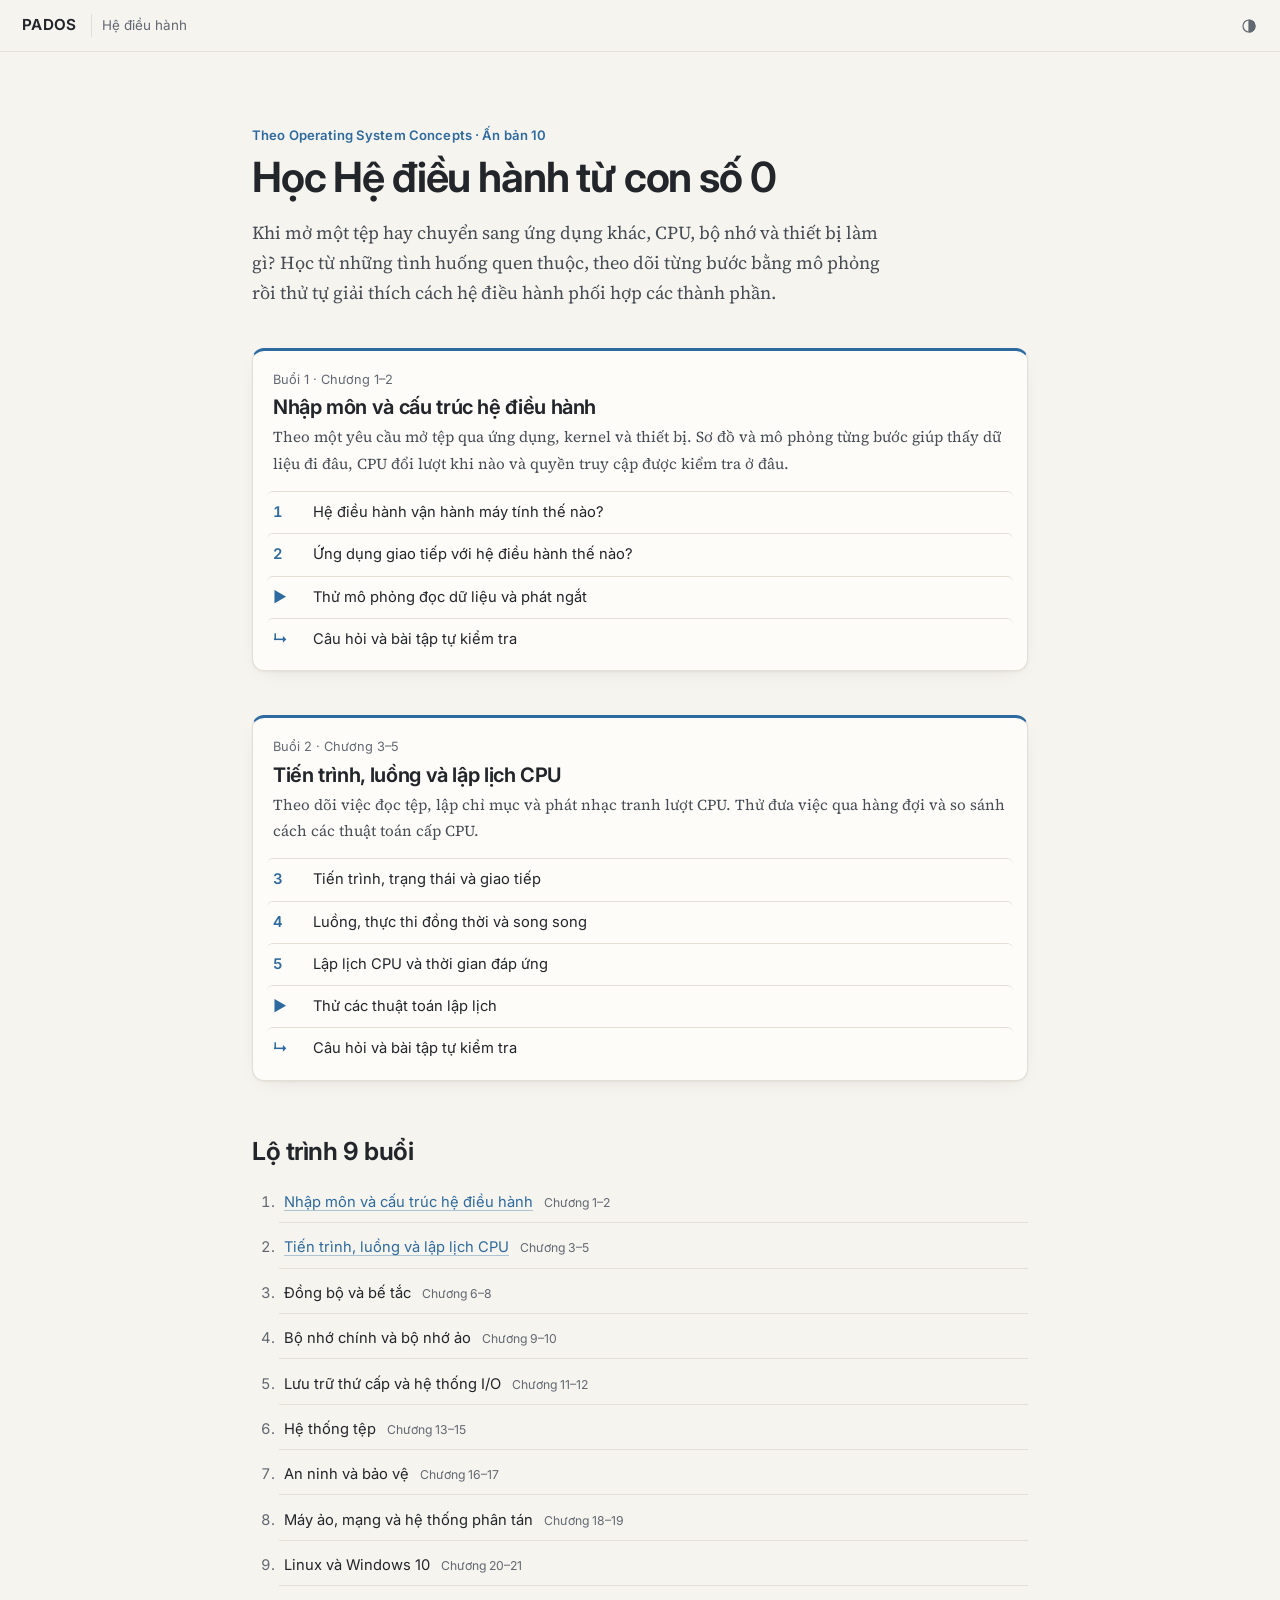
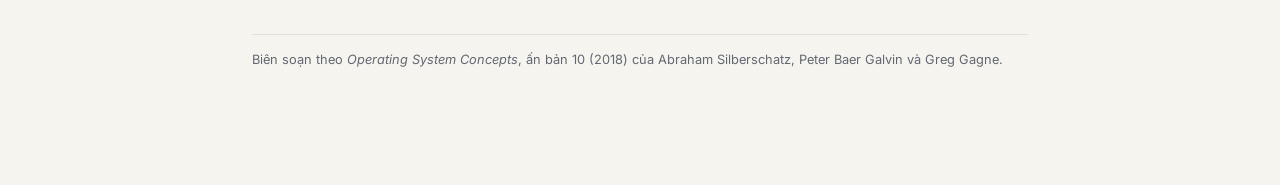
==== index.html @ a92a5097 "Publish PADOS lesson 2 on processes, threads, and CPU scheduling" ====
<!DOCTYPE html>
<html lang="vi">
<head>
  <meta charset="utf-8">
  <meta name="viewport" content="width=device-width, initial-scale=1">
  <meta name="description" content="Bài giảng Hệ điều hành bằng tiếng Việt, bám theo Operating System Concepts, ấn bản 10.">
  <title>PADOS · Hệ điều hành</title>
  <link rel="preconnect" href="https://fonts.googleapis.com">
  <link rel="preconnect" href="https://fonts.gstatic.com" crossorigin>
  <link href="https://fonts.googleapis.com/css2?family=Inter:wght@400;500;600;700&amp;family=Source+Serif+4:ital,opsz,wght@0,8..60,400;0,8..60,600;1,8..60,400&amp;family=JetBrains+Mono:wght@400;600&amp;display=swap" rel="stylesheet">
  <link rel="stylesheet" href="assets/style.css">
  <script defer src="assets/site.js"></script>
</head>
<body>
  <header class="topbar">
    <a class="skip" href="#main">Đến nội dung</a>
    <a class="brand" href="./" aria-current="page">PADOS</a>
    <span class="crumb">Hệ điều hành</span>
    <span class="spacer"></span>
    <button class="icon-btn theme-btn" type="button" title="Giao diện sáng/tối" aria-label="Đổi giao diện sáng/tối" hidden>
      <svg viewBox="0 0 24 24" aria-hidden="true"><circle cx="12" cy="12" r="8"/><path d="M12 4a8 8 0 0 1 0 16z" fill="currentColor"/></svg>
    </button>
  </header>
  <main class="home" id="main" tabindex="-1">
    <div class="eyebrow">Theo Operating System Concepts · Ấn bản&nbsp;10</div>
    <h1>Học Hệ điều hành từ con số 0</h1>
    <p class="lead">Khi mở một tệp hay chuyển sang ứng dụng khác, CPU, bộ nhớ và thiết bị làm gì? Học từ những tình huống quen thuộc, theo dõi từng bước bằng mô phỏng rồi thử tự giải thích cách hệ điều hành phối hợp các thành phần.</p>

    <div class="road course-road">
      <section class="ch">
        <div class="k">Buổi 1 · Chương 1–2</div>
        <h2><a class="ch-go" href="buoi-1.html">Nhập môn và cấu trúc hệ điều hành <span class="arr" aria-hidden="true">→</span></a></h2>
        <p>Theo một yêu cầu mở tệp qua ứng dụng, kernel và thiết bị. Sơ đồ và mô phỏng từng bước giúp thấy dữ liệu đi đâu, CPU đổi lượt khi nào và quyền truy cập được kiểm tra ở đâu.</p>
        <a class="l" href="buoi-1.html#chuong-1"><b>1</b><span>Hệ điều hành vận hành máy tính thế nào?</span></a>
        <a class="l" href="buoi-1.html#chuong-2"><b>2</b><span>Ứng dụng giao tiếp với hệ điều hành thế nào?</span></a>
        <a class="l" href="buoi-1.html#mo-phong-io"><b aria-hidden="true">▶</b><span>Thử mô phỏng đọc dữ liệu và phát ngắt</span></a>
        <a class="l" href="buoi-1.html#tu-kiem-tra"><b aria-hidden="true">↳</b><span>Câu hỏi và bài tập tự kiểm tra</span></a>
      </section>
      <section class="ch">
        <div class="k">Buổi 2 · Chương 3–5</div>
        <h2><a class="ch-go" href="buoi-2.html">Tiến trình, luồng và lập lịch CPU <span class="arr" aria-hidden="true">→</span></a></h2>
        <p>Theo dõi việc đọc tệp, lập chỉ mục và phát nhạc tranh lượt CPU. Thử đưa việc qua hàng đợi và so sánh cách các thuật toán cấp CPU.</p>
        <a class="l" href="buoi-2.html#chuong-3"><b>3</b><span>Tiến trình, trạng thái và giao tiếp</span></a>
        <a class="l" href="buoi-2.html#chuong-4"><b>4</b><span>Luồng, thực thi đồng thời và song song</span></a>
        <a class="l" href="buoi-2.html#chuong-5"><b>5</b><span>Lập lịch CPU và thời gian đáp ứng</span></a>
        <a class="l" href="buoi-2.html#mo-phong-lap-lich"><b aria-hidden="true">▶</b><span>Thử các thuật toán lập lịch</span></a>
        <a class="l" href="buoi-2.html#tu-kiem-tra"><b aria-hidden="true">↳</b><span>Câu hỏi và bài tập tự kiểm tra</span></a>
      </section>
    </div>

    <h2 class="home-road-title">Lộ trình 9 buổi</h2>
    <ol class="course-plan">
      <li><a href="buoi-1.html">Nhập môn và cấu trúc hệ điều hành</a> <span>Chương 1–2</span></li>
      <li><a href="buoi-2.html">Tiến trình, luồng và lập lịch CPU</a> <span>Chương 3–5</span></li>
      <li>Đồng bộ và bế tắc <span>Chương 6–8</span></li>
      <li>Bộ nhớ chính và bộ nhớ ảo <span>Chương 9–10</span></li>
      <li>Lưu trữ thứ cấp và hệ thống I/O <span>Chương 11–12</span></li>
      <li>Hệ thống tệp <span>Chương 13–15</span></li>
      <li>An ninh và bảo vệ <span>Chương 16–17</span></li>
      <li>Máy ảo, mạng và hệ thống phân tán <span>Chương 18–19</span></li>
      <li>Linux và Windows 10 <span>Chương 20–21</span></li>
    </ol>
    <p class="src">Biên soạn theo <cite>Operating System Concepts</cite>, ấn bản 10 (2018) của Abraham Silberschatz, Peter Baer Galvin và Greg Gagne.</p>
  </main>
</body>
</html>
---- assets/style.css ----
/* Giao diện bài giảng PADOS, dựa trên mẫu CSAI. */
:root{
  --bg:#f6f4ef; --surface:#fdfcf9; --surface-2:#efece5; --ink:#22252a; --ink-2:#464c54; --muted:#626872;
  --line:#e3dfd6; --line-2:#cfcabe;
  --accent:#2d6a9f; --accent-ink:#22527c; --accent-soft:#e3ecf5;
  --max:#2f66ad; --max-soft:#e6eef8; --min:#b84a3c; --min-soft:#f7e9e6; --chance:#a46d17; --chance-soft:#f6eedd;
  --ok:#2c7a55; --ok-soft:#e3f0e8; --violet:#6853a8; --violet-soft:#eeeaf6; --teal:#24767b; --teal-soft:#e2f0f0;
  --warn:#a85a24; --warn-soft:#f8ede4;
  --code-bg:#efece5; --shadow:0 1px 2px rgba(40,36,28,.05),0 6px 20px -12px rgba(40,36,28,.18);
  --serif:"Source Serif 4","Iowan Old Style","Palatino Linotype",Georgia,serif;
  --sans:"Inter","Segoe UI",system-ui,-apple-system,Arial,sans-serif;
  --mono:"JetBrains Mono","Cascadia Code",Consolas,monospace;
  --nav:272px; --top:52px; --measure:46rem;
  color-scheme:light;
}
@media (prefers-color-scheme:dark){:root:not([data-theme="light"]){
  --bg:#1e2025; --surface:#25282e; --surface-2:#2c3037; --ink:#dcd8d0; --ink-2:#b5b1a9; --muted:#8c919a;
  --line:#353941; --line-2:#454a53;
  --accent:#86b0e0; --accent-ink:#a9c7ea; --accent-soft:#2a3647;
  --max:#88b0e3; --max-soft:#29364a; --min:#e39383; --min-soft:#43302d; --chance:#ddb168; --chance-soft:#41362a;
  --ok:#82c6a3; --ok-soft:#28392f; --violet:#b4a6e2; --violet-soft:#353147; --teal:#7fc7ca; --teal-soft:#273a3b;
  --warn:#e3a679; --warn-soft:#3f3126; --code-bg:#2a2d33; --shadow:0 1px 2px rgba(0,0,0,.25),0 8px 24px -14px rgba(0,0,0,.6);
  color-scheme:dark;
}}
:root[data-theme="dark"]{
  --bg:#1e2025; --surface:#25282e; --surface-2:#2c3037; --ink:#dcd8d0; --ink-2:#b5b1a9; --muted:#8c919a;
  --line:#353941; --line-2:#454a53;
  --accent:#86b0e0; --accent-ink:#a9c7ea; --accent-soft:#2a3647;
  --max:#88b0e3; --max-soft:#29364a; --min:#e39383; --min-soft:#43302d; --chance:#ddb168; --chance-soft:#41362a;
  --ok:#82c6a3; --ok-soft:#28392f; --violet:#b4a6e2; --violet-soft:#353147; --teal:#7fc7ca; --teal-soft:#273a3b;
  --warn:#e3a679; --warn-soft:#3f3126; --code-bg:#2a2d33; --shadow:0 1px 2px rgba(0,0,0,.25),0 8px 24px -14px rgba(0,0,0,.6);
  color-scheme:dark;
}

*{box-sizing:border-box}
html{scroll-behavior:smooth;scroll-padding-top:calc(var(--top) + 24px);-webkit-text-size-adjust:100%}
body{margin:0;background:var(--bg);color:var(--ink);font-family:var(--serif);font-size:18.5px;line-height:1.72;font-optical-sizing:auto;-webkit-font-smoothing:antialiased;text-rendering:optimizeLegibility}
a{color:var(--accent);text-decoration:underline;text-decoration-color:color-mix(in srgb,var(--accent) 35%,transparent);text-underline-offset:3px}
a:hover{text-decoration-color:var(--accent)}
button{font:inherit;cursor:pointer}
:focus-visible{outline:2px solid var(--accent);outline-offset:2px;border-radius:2px}
::selection{background:color-mix(in srgb,var(--accent) 22%,transparent)}
.skip{position:fixed;left:12px;top:-60px;z-index:50;background:var(--surface);padding:8px 12px;font-family:var(--sans)}
.skip:focus{top:10px}

/* ---------- Thanh trên ---------- */
.topbar{position:sticky;top:0;z-index:30;height:var(--top);display:flex;align-items:center;gap:6px;padding:0 14px;font-family:var(--sans);
  background:color-mix(in srgb,var(--bg) 90%,transparent);backdrop-filter:blur(8px);border-bottom:1px solid var(--line)}
.brand{font-weight:650;font-size:.95rem;letter-spacing:.02em;color:var(--ink);text-decoration:none;padding:0 8px}
.topbar .crumb{color:var(--muted);font-size:.84rem;white-space:nowrap;overflow:hidden;text-overflow:ellipsis;min-width:0;padding-left:10px;border-left:1px solid var(--line)}
.topbar .spacer{flex:1}
.icon-btn{border:0;background:transparent;color:var(--muted);border-radius:6px;width:34px;height:34px;display:inline-grid;place-items:center;padding:0}
.icon-btn:hover{background:var(--surface-2);color:var(--ink)}
.icon-btn svg{width:18px;height:18px;stroke:currentColor;fill:none;stroke-width:1.6;stroke-linecap:round;stroke-linejoin:round}
.progress{position:absolute;left:0;bottom:-1px;height:1px;background:var(--accent);width:0}

/* ---------- Bố cục ---------- */
.layout{display:grid;grid-template-columns:var(--nav) minmax(0,1fr);transition:grid-template-columns .2s ease}
body.nav-hidden .layout{grid-template-columns:0 minmax(0,1fr)}
body.nav-hidden .sidebar{visibility:hidden;opacity:0}
.sidebar{position:sticky;top:var(--top);height:calc(100vh - var(--top));overflow:auto;padding:28px 18px 48px 22px;border-right:1px solid var(--line);
  font-family:var(--sans);font-size:.85rem;line-height:1.5;transition:opacity .15s ease;scrollbar-width:thin}
.nav-chapter{margin:0 0 22px}
.nav-chapter-title{font-size:.78rem;color:var(--muted);font-weight:500;margin:0 0 6px}
.nav-lesson{display:flex;gap:10px;padding:5px 0 5px 10px;margin-left:-12px;border-left:2px solid transparent;color:var(--ink-2);text-decoration:none}
.nav-lesson:hover{color:var(--ink)}
.nav-lesson .num{font-variant-numeric:tabular-nums;color:var(--muted);min-width:24px}
.nav-lesson.current{border-left-color:var(--accent);color:var(--ink);font-weight:600}
.nav-lesson.current .num{color:var(--accent)}
.toc{margin:4px 0 10px 24px}
.toc a{display:block;padding:3px 0;color:var(--muted);text-decoration:none;font-size:.8rem}
.toc a:hover{color:var(--ink)}
.toc a.active{color:var(--accent)}

main.page{min-width:0;padding:56px 40px 110px}
.content{max-width:var(--measure);margin:0 auto}

/* ---------- Đầu bài ---------- */
.hero{margin-bottom:48px}
.eyebrow{font-family:var(--sans);font-size:.82rem;color:var(--muted)}
h1,h2,h3,h4{font-family:var(--sans);color:var(--ink);font-weight:650;letter-spacing:-.018em}
h1{font-size:clamp(2rem,3.4vw,2.6rem);line-height:1.18;margin:.4rem 0 1rem;letter-spacing:-.028em}
.lead{font-size:1.14rem;color:var(--ink-2);line-height:1.65;margin:0}
.meta{display:grid;grid-template-columns:repeat(auto-fit,minmax(240px,1fr));gap:8px 40px;margin:28px 0 0;padding-top:20px;border-top:1px solid var(--line);font-family:var(--sans);font-size:.88rem;line-height:1.6;color:var(--ink-2)}
.meta h4{margin:0 0 6px;font-size:.82rem;font-weight:600;color:var(--ink);letter-spacing:0}
.meta ul{margin:0;padding-left:1rem}
.meta li{margin:.15rem 0}
.meta li::marker{color:var(--muted)}
.meta p{margin:0}

/* ---------- Tiêu đề, đoạn ---------- */
h2{font-size:1.55rem;line-height:1.3;margin:4.2rem 0 1rem;display:flex;gap:14px;align-items:baseline}
h2 .sec{flex:none;font-size:.95rem;font-weight:500;color:var(--muted);font-variant-numeric:tabular-nums;min-width:1.4em}
h3{font-size:1.18rem;line-height:1.35;margin:2.6rem 0 .5rem}
h4{font-size:1rem;margin:1.6rem 0 .4rem}
p{margin:.9rem 0}
ul,ol{padding-left:1.35rem}
li{margin:.35rem 0}
li::marker{color:var(--muted)}
strong,b{font-weight:650}
.en{font-style:italic;color:var(--ink-2)}
dfn{font-style:normal;font-weight:650}
hr{border:0;border-top:1px solid var(--line);margin:2.4rem 0}
code{font-family:var(--mono);font-size:.82em;background:var(--code-bg);padding:.12em .35em;border-radius:4px}
pre{font-family:var(--mono);font-size:.8rem;line-height:1.7;background:var(--code-bg);border-radius:6px;padding:16px 18px;overflow:auto;tab-size:4;margin:0}
pre code{background:none;padding:0;font-size:inherit}
pre .c{color:var(--muted);font-style:italic}
.katex{font-size:1.04em}
.katex-display{overflow-x:auto;overflow-y:hidden;padding:.35rem 0;margin:1.2rem 0}

/* ---------- Khung ghi chú: chỉ một vạch mảnh bên trái ---------- */
.box{margin:1.8rem 0;padding:2px 0 2px 20px;border-left:2px solid var(--line-2)}
.box>.box-h{font-family:var(--sans);font-size:.82rem;font-weight:600;margin-bottom:.2rem;color:var(--muted)}
.box>p:first-of-type{margin-top:.2rem}
.box>:last-child{margin-bottom:0}
.box.problem{border-color:var(--chance)}.box.problem>.box-h{color:var(--chance)}
.box.idea{border-color:var(--violet)}.box.idea>.box-h{color:var(--violet)}
.box.def{border-color:var(--accent)}.box.def>.box-h{color:var(--accent)}
.box.math{border-color:var(--teal)}.box.math>.box-h{color:var(--teal)}
.box.pitfall{border-color:var(--min)}.box.pitfall>.box-h{color:var(--min)}
.box.recap{border-color:var(--ok)}.box.recap>.box-h{color:var(--ok)}
.box.example{border-color:var(--line-2)}
.box.link{border-color:var(--line-2)}
.box.recap,.box.math{background:linear-gradient(90deg,color-mix(in srgb,var(--surface-2) 70%,transparent),transparent 70%);padding:12px 16px 12px 20px}

/* Thuật toán */
.algo{margin:1.8rem 0}
.algo-h{font-family:var(--sans);font-size:.84rem;font-weight:600;color:var(--ink);margin-bottom:8px;display:flex;justify-content:space-between;gap:10px;flex-wrap:wrap}
.algo-h small{font-weight:400;color:var(--muted);font-size:.8rem}

/* Ba câu hỏi */
.flow{display:flex;flex-direction:column;gap:2px;margin:1.2rem 0;padding-left:20px;border-left:2px solid var(--line-2);font-family:var(--sans);font-size:.92rem}
.flow>i{display:none}
.flow>span{color:var(--ink-2)}
.flow>span.on{color:var(--ink);font-weight:500}

/* ---------- Hình ---------- */
figure.fig{margin:2.4rem 0}
figure.fig.wide{margin-left:-80px;margin-right:-80px}
figure.fig svg{display:block;width:100%;height:auto;max-height:460px;margin:0 auto}
figure.fig figcaption{font-family:var(--sans);font-size:.84rem;color:var(--muted);line-height:1.6;margin:14px auto 0;max-width:var(--measure)}
figure.fig figcaption b{color:var(--ink-2);font-weight:600}
.fig-row{display:grid;grid-template-columns:1fr 1fr;gap:14px}

/* Màu dùng trong SVG — đổi theo theme */
svg text{font-family:var(--sans);fill:var(--ink);font-size:13px}
svg .t-muted{fill:var(--muted)} svg .t-small{font-size:11px} svg .t-big{font-size:16px;font-weight:650}
svg .t-acc{fill:var(--accent)} svg .t-max{fill:var(--max)} svg .t-min{fill:var(--min)} svg .t-ch{fill:var(--chance)} svg .t-ok{fill:var(--ok)} svg .t-b{font-weight:600}
svg .ln{stroke:var(--line-2);stroke-width:1.5;fill:none}
svg .ln-ink{stroke:var(--ink-2);stroke-width:1.4;fill:none}
svg .ln-acc{stroke:var(--accent);stroke-width:2.4;fill:none}
svg .ln-ok{stroke:var(--ok);stroke-width:2.6;fill:none}
svg .ln-min{stroke:var(--min);stroke-width:2.2;fill:none}
svg .ln-dash{stroke:var(--muted);stroke-width:1.3;fill:none;stroke-dasharray:4 4}
svg .grid{stroke:var(--line);stroke-width:1}
svg .nd{fill:var(--bg);stroke:var(--ink-2);stroke-width:1.4}
svg .nd-acc{fill:var(--accent-soft);stroke:var(--accent);stroke-width:1.6}
svg .nd-ok{fill:var(--ok-soft);stroke:var(--ok);stroke-width:1.6}
svg .nd-max{fill:var(--max-soft);stroke:var(--max);stroke-width:1.6}
svg .nd-min{fill:var(--min-soft);stroke:var(--min);stroke-width:1.6}
svg .nd-ch{fill:var(--chance-soft);stroke:var(--chance);stroke-width:1.6}
svg .nd-soft{fill:var(--surface-2);stroke:var(--line-2);stroke-width:1.2}
svg .nd-violet{fill:var(--violet-soft);stroke:var(--violet);stroke-width:1.6}
svg .f-acc{fill:var(--accent)} svg .f-ok{fill:var(--ok)} svg .f-min{fill:var(--min)} svg .f-max{fill:var(--max)} svg .f-ch{fill:var(--chance)} svg .f-ink{fill:var(--ink-2)} svg .f-muted{fill:var(--muted)} svg .f-violet{fill:var(--violet)}
svg .f-soft{fill:var(--surface-2)}
svg g.t-ok text{fill:var(--ok)} svg g.t-min text{fill:var(--min)} svg g.t-max text{fill:var(--max)} svg g.t-acc text{fill:var(--accent)} svg g.t-ch text{fill:var(--chance)} svg g.t-muted text{fill:var(--muted)}
svg g.t-small text{font-size:11px} svg g.t-b text{font-weight:600}
svg g.f-ink circle,svg g.f-ink rect{fill:var(--ink-2)}
svg .arrow-head{fill:var(--ink-2)}
/* bổ sung cho các hình minh họa */
svg .t-violet{fill:var(--violet)} svg .t-teal{fill:var(--teal)} svg .t-ink2{fill:var(--ink-2)} svg .t-mono{font-family:var(--mono)}
svg g.t-violet text{fill:var(--violet)}
svg .ln-violet{stroke:var(--violet);stroke-width:2;fill:none} svg .ln-ch{stroke:var(--chance);stroke-width:2;fill:none}
svg .ln-thin{stroke:var(--line-2);stroke-width:1;fill:none} svg .ln-faint{stroke:var(--line-2);stroke-width:1.4;fill:none;opacity:.7}
svg .halo{paint-order:stroke;stroke:var(--surface);stroke-width:4px;stroke-linejoin:round}
svg .z-ok{fill:var(--ok);fill-opacity:.11;stroke:none} svg .z-min{fill:var(--min);fill-opacity:.11;stroke:none}
svg .z-acc{fill:var(--accent);fill-opacity:.1;stroke:none} svg .z-ch{fill:var(--chance);fill-opacity:.13;stroke:none}
svg .z-violet{fill:var(--violet);fill-opacity:.1;stroke:none}
svg .f-bg{fill:var(--surface)} svg .f-teal{fill:var(--teal)}
svg .dim{opacity:.3}
.box figure.fig{margin:1rem 0 .3rem;box-shadow:none}

/* ---------- Bảng ---------- */
.tbl-wrap{overflow-x:auto;margin:1.6rem 0}
table.tbl{border-collapse:collapse;width:100%;font-family:var(--sans);font-size:.86rem;line-height:1.55}
.tbl th,.tbl td{padding:8px 12px 8px 0;text-align:left;border-bottom:1px solid var(--line);vertical-align:top}
.tbl th{font-weight:600;color:var(--muted);font-size:.8rem;border-bottom-color:var(--line-2)}
.tbl tr:last-child td{border-bottom:0}
.tbl td.n,.tbl th.n{text-align:right;font-variant-numeric:tabular-nums}
.tbl td.c,.tbl th.c{text-align:center}
.tbl tr.hl td{background:color-mix(in srgb,var(--accent) 7%,transparent)}
.tbl tr.good td{background:color-mix(in srgb,var(--ok) 8%,transparent)}
.tbl tr.hl td:first-child,.tbl tr.good td:first-child{padding-left:8px}
.tbl caption{caption-side:bottom;text-align:left;font-size:.8rem;color:var(--muted);padding:8px 0}
.box .tbl-wrap{margin:.8rem 0}

/* So sánh hai cột */
.compare{display:grid;grid-template-columns:1fr 1fr;gap:28px;margin:1.8rem 0}
.compare>div{font-size:.95rem;border-top:1px solid var(--ink-2);padding-top:10px}
.compare>div.box{border-top:0}
.compare h4{margin:0 0 4px;font-size:.9rem}
.compare>div>:last-child{margin-bottom:0}

/* Tự kiểm tra */
details.quiz{border-top:1px solid var(--line);padding:12px 0;margin:0}
details.quiz+details.quiz{margin-top:0}
details.quiz:last-of-type{border-bottom:1px solid var(--line)}
details.quiz summary{cursor:pointer;font-family:var(--sans);font-size:.92rem;font-weight:500;list-style:none;display:flex;gap:12px;color:var(--ink)}
details.quiz summary::-webkit-details-marker{display:none}
details.quiz summary::before{content:"+";flex:none;width:14px;color:var(--muted);font-weight:400}
details.quiz[open] summary::before{content:"−"}
details.quiz .ans{padding:6px 0 0 26px;font-size:.96rem}

/* ---------- Mô phỏng ---------- */
.sim{margin:2.4rem 0;border:1px solid var(--line-2);border-radius:8px;background:var(--surface);overflow:hidden;font-family:var(--sans)}
.sim-h{display:flex;justify-content:space-between;align-items:center;gap:10px 16px;flex-wrap:wrap;padding:12px 16px;border-bottom:1px solid var(--line)}
.sim-h .ttl{font-weight:600;font-size:.9rem}
.sim-h .ttl small{display:block;font-weight:400;color:var(--muted);font-size:.78rem}
.sim-ctl{display:flex;gap:4px;flex-wrap:wrap;align-items:center}
.sim-ctl button,.sim-ctl select{border:1px solid var(--line-2);background:transparent;color:var(--ink-2);border-radius:6px;padding:4px 10px;font-size:.8rem}
.sim-ctl button:hover:not(:disabled){color:var(--ink);border-color:var(--ink-2)}
.sim-ctl button.primary{background:var(--ink);border-color:var(--ink);color:var(--bg)}
.sim-ctl button.primary:hover:not(:disabled){color:var(--bg);opacity:.88}
.sim-ctl button:disabled{opacity:.35;cursor:default}
.sim-ctl .seg{display:inline-flex;border:1px solid var(--line-2);border-radius:6px;overflow:hidden;margin-right:6px}
.sim-ctl .seg button{border:0;border-radius:0}
.sim-ctl .seg button.on{background:var(--surface-2);color:var(--ink);font-weight:600}
.sim-ctl label{font-size:.8rem;display:inline-flex;gap:6px;align-items:center;color:var(--muted);margin-right:6px}
.sim-ctl input[type=range]{accent-color:var(--accent);width:110px}
.sim-body{display:grid;grid-template-columns:minmax(0,1.35fr) minmax(0,1fr)}
.sim-body.stack{grid-template-columns:1fr}
.sim-viz{padding:14px;min-width:0;border-right:1px solid var(--line)}
.sim-body.stack .sim-viz{border-right:0;border-bottom:1px solid var(--line)}
.sim-viz svg{display:block;width:100%;height:auto;max-height:420px}
.sim-viz .tbl-wrap{margin:0}
.sim-side{padding:14px 16px;font-size:.82rem;min-width:0;line-height:1.6}
.sim-side h5{margin:.2rem 0 .4rem;font-size:.76rem;font-weight:600;color:var(--muted)}
.sim-side table{border-collapse:collapse;width:100%;font-size:.8rem;margin-bottom:10px}
.sim-side th,.sim-side td{padding:4px 6px 4px 0;border-bottom:1px solid var(--line);text-align:left;font-variant-numeric:tabular-nums}
.sim-side th{color:var(--muted);font-weight:500}
.sim-side tr.top td{color:var(--accent);font-weight:600}
.sim-side tr.new td{background:color-mix(in srgb,var(--ok) 9%,transparent)}
.sim-note{padding:12px 16px;border-top:1px solid var(--line);font-size:.86rem;line-height:1.6;min-height:56px;color:var(--ink-2);background:color-mix(in srgb,var(--surface-2) 50%,transparent)}
.sim-note b{color:var(--ink)}
.sim-step{font-variant-numeric:tabular-nums;color:var(--muted);font-size:.78rem;min-width:66px;text-align:center}
.legend{display:flex;flex-wrap:wrap;gap:14px;font-size:.76rem;color:var(--muted);padding:10px 16px 0}
.legend span{display:inline-flex;align-items:center;gap:6px}
.legend i{width:10px;height:10px;border-radius:50%;display:inline-block;border:1.5px solid}
.chips{display:flex;flex-wrap:wrap;gap:4px;margin:2px 0 10px}
.chip{border:1px solid var(--line-2);border-radius:4px;padding:0 7px;font-size:.78rem;font-variant-numeric:tabular-nums}
.chip.hot{background:var(--ink);color:var(--bg);border-color:var(--ink)}

.sim svg .s-node{fill:var(--bg);stroke:var(--line-2);stroke-width:1.5;transition:fill .2s,stroke .2s}
.sim svg .s-frontier{fill:var(--chance-soft);stroke:var(--chance);stroke-width:1.8}
.sim svg .s-explored{fill:var(--ok-soft);stroke:var(--ok);stroke-width:1.8}
.sim svg .s-current{fill:var(--ink);stroke:var(--ink);stroke-width:1.8}
.sim svg .s-edge{stroke:var(--line-2);stroke-width:1.4}
.sim svg .s-edge-tree{stroke:var(--chance);stroke-width:2.2}
.sim svg .s-edge-path{stroke:var(--accent);stroke-width:3.2}
.sim svg .s-pruned{opacity:.22}
.sim svg text.on-current{fill:var(--bg);font-weight:600}

/* ---------- Cuối bài ---------- */
.pager{display:grid;grid-template-columns:1fr 1fr;gap:24px;margin-top:5rem;padding-top:20px;border-top:1px solid var(--line);font-family:var(--sans)}
.pager a{display:block;text-decoration:none;color:var(--ink);font-size:.92rem;line-height:1.45}
.pager a:hover{color:var(--accent)}
.pager small{display:block;color:var(--muted);font-size:.78rem;margin-bottom:2px}
.pager .next{text-align:right;grid-column:2}
.src{font-family:var(--sans);font-size:.8rem;color:var(--muted);margin-top:3rem}

/* ---------- Trang chủ ---------- */
.home{max-width:52rem;margin:0 auto;padding:72px 28px 100px}
.home .lead{max-width:40rem}
.road{display:grid;grid-template-columns:repeat(2,minmax(0,1fr));gap:44px 48px;margin:56px 0 64px}
.road .ch{border-top:1px solid var(--ink-2);padding-top:14px}
.road .ch h2{margin:0 0 .25rem;font-size:1.25rem}
.road .ch .k{font-family:var(--sans);font-size:.8rem;color:var(--muted)}
.road .ch p{color:var(--ink-2);font-size:.95rem;margin:.2rem 0 .9rem}
.road .ch a.l{display:flex;gap:12px;padding:7px 0;text-decoration:none;color:var(--ink);font-family:var(--sans);font-size:.92rem;border-top:1px solid var(--line)}
.road .ch a.l:hover span{color:var(--accent)}
.road .ch a.l b{color:var(--muted);font-weight:500;min-width:28px;font-variant-numeric:tabular-nums}
.road .ch a.l span small{display:block;color:var(--muted);font-size:.8rem;margin-top:1px}
.home .compare{gap:20px 28px}


/* ================= Tinh chỉnh v3: phân tầng rõ, có điểm nhấn, vẫn tối giản ================= */
.topbar{background:color-mix(in srgb,var(--bg) 86%,transparent)}
.sidebar{background:color-mix(in srgb,var(--surface-2) 35%,var(--bg))}
.nav-chapter-title{color:var(--ink-2);font-weight:600;font-size:.76rem;letter-spacing:.01em}
.nav-lesson{margin-left:0;padding:6px 8px;border-left:0;border-radius:7px}
.nav-lesson:hover{background:var(--surface-2)}
.nav-lesson.current{background:var(--accent-soft);color:var(--accent-ink)}
.toc{margin:4px 0 12px 20px;padding-left:12px;border-left:1px solid var(--line-2)}
.toc a.active{color:var(--accent);font-weight:500}

.eyebrow{color:var(--accent);font-weight:600;letter-spacing:.01em}
.meta{border-top:0;padding:18px 22px;background:var(--surface);border:1px solid var(--line);border-radius:12px;box-shadow:var(--shadow)}
h2{padding-top:.2rem}
h2 .sec{color:var(--accent);font-weight:600;font-size:1rem}
h3{color:var(--ink)}

/* khung ghi chú: nền phủ màu rất nhẹ + vạch trái */
.box{padding:14px 18px 14px 20px;border-left-width:3px;border-radius:0 10px 10px 0;background:color-mix(in srgb,var(--line-2) 16%,var(--bg))}
.box.problem{background:color-mix(in srgb,var(--chance) 8%,var(--bg))}
.box.idea{background:color-mix(in srgb,var(--violet) 8%,var(--bg))}
.box.def{background:color-mix(in srgb,var(--accent) 8%,var(--bg))}
.box.math{background:color-mix(in srgb,var(--teal) 8%,var(--bg))}
.box.pitfall{background:color-mix(in srgb,var(--min) 8%,var(--bg))}
.box.recap{background:color-mix(in srgb,var(--ok) 9%,var(--bg))}
.box.example{background:var(--surface);border:1px solid var(--line);border-left:3px solid var(--line-2)}
.box.link{background:var(--surface-2)}
.box.recap,.box.math{padding:14px 18px 14px 20px}

/* thuật toán: khối có tiêu đề */
.algo{border:1px solid var(--line);border-radius:10px;overflow:hidden;background:var(--code-bg)}
.algo-h{margin:0;padding:9px 16px;background:var(--surface-2);border-bottom:1px solid var(--line)}
.algo pre{border-radius:0;background:transparent}

.flow{background:color-mix(in srgb,var(--accent) 6%,var(--bg));border-left:3px solid var(--accent);border-radius:0 10px 10px 0;padding:12px 18px}

/* hình: đặt trên một tấm nền riêng */
figure.fig{background:var(--surface);border:1px solid var(--line);border-radius:14px;padding:22px 22px 16px;box-shadow:var(--shadow)}
figure.fig figcaption{margin-top:16px;padding-top:12px;border-top:1px solid var(--line);max-width:none}

/* bảng */
.tbl-wrap{border:1px solid var(--line);border-radius:10px;background:var(--surface)}
.tbl th,.tbl td{padding:9px 14px}
.tbl th{background:var(--surface-2);color:var(--ink-2)}
.tbl tbody tr:hover td{background:color-mix(in srgb,var(--surface-2) 55%,transparent)}
.tbl tr.hl td:first-child,.tbl tr.good td:first-child{padding-left:14px}
.tbl caption{padding:8px 14px}
.box .tbl-wrap{background:var(--surface)}

.compare>div{background:var(--surface);border:1px solid var(--line);border-top:3px solid var(--accent);border-radius:10px;padding:14px 16px}
.compare>div:nth-child(2){border-top-color:var(--min)}
.compare>div.box{border-top:0;border:0;border-left:3px solid;padding:14px 18px 14px 20px}

details.quiz{background:var(--surface);border:1px solid var(--line);border-radius:10px;padding:12px 16px;margin:.6rem 0}
details.quiz:last-of-type{border-bottom:1px solid var(--line)}
details.quiz summary:hover{color:var(--accent)}
details.quiz summary::before{color:var(--accent);font-weight:600}

.sim{box-shadow:var(--shadow);border-color:var(--line);border-radius:12px}
.sim-h{background:var(--surface-2)}
.sim-viz{background:var(--surface)}

.src{padding-top:14px;border-top:1px solid var(--line)}

.road .ch{background:var(--surface);border:1px solid var(--line);border-top:3px solid var(--accent);border-radius:12px;padding:18px 20px 10px;box-shadow:var(--shadow)}
.road .ch a.l{padding:8px 6px;margin:0 -6px;border-radius:6px}
.road .ch a.l:hover{background:var(--surface-2)}
.road .ch a.l b{color:var(--accent);font-weight:600}

.road .ch{position:relative}
/* bấm vào thẻ chương (ngoài các dòng bài) thì vào bài đầu tiên của chương */
.ch-go{color:inherit;text-decoration:none}
.ch-go::after{content:"";position:absolute;inset:0;border-radius:inherit}
.ch-go .arr{display:inline-block;margin-left:.4em;font-weight:500;color:var(--accent);opacity:0;transform:translateX(-4px);transition:opacity .15s,transform .15s}
.ch-go:hover,.ch-go:focus-visible{color:var(--accent)}
.ch-go:hover .arr,.ch-go:focus-visible .arr{opacity:1;transform:none}
.road .ch a.l{position:relative;z-index:1}
.road .ch:has(.ch-go:hover){border-color:color-mix(in srgb,var(--accent) 45%,var(--line))}
/* tên chương trên thanh bên: bấm để đọc cả chương */
a.nav-chapter-title{display:block;text-decoration:none;border-radius:6px;padding:2px 8px;margin-left:-8px}
a.nav-chapter-title:hover{color:var(--accent);background:var(--surface-2)}
a.nav-chapter-title.current{color:var(--accent)}
h1,h2,h3{text-wrap:balance}

/* ---------- Đáp ứng ---------- */
@media screen and (max-width:1240px){figure.fig.wide{margin-left:0;margin-right:0}}
@media screen and (max-width:1000px){
  :root{--nav:236px}
  main.page{padding:44px 28px 90px}
  .sim-body{grid-template-columns:1fr}
  .sim-viz{border-right:0;border-bottom:1px solid var(--line)}
}
@media screen and (max-width:820px){
  body{font-size:17px}
  .layout,body.nav-hidden .layout{display:block}
  .sidebar{position:fixed;inset:var(--top) 0 0 0;width:auto;height:auto;z-index:25;background:var(--bg);display:none;padding:22px 22px 60px 30px;visibility:visible;opacity:1}
  body.nav-open .sidebar{display:block}
  main.page{padding:30px 18px 70px}
  .topbar .crumb{display:none}
  .compare,.fig-row,.road{grid-template-columns:1fr}
  .compare{gap:18px}
  h2{font-size:1.32rem;margin-top:3.2rem}
  figure.fig{padding:14px 12px 12px}
  .home{padding:40px 18px 70px}
}
@media (prefers-reduced-motion:reduce){html{scroll-behavior:auto}*{transition:none!important}}
@page{size:A4;margin:11mm 12mm 14mm;
  @bottom-center{content:counter(page);font-family:Inter,system-ui,sans-serif;font-size:8.5pt;color:#8a8a8a}}
@page:first{@bottom-center{content:none}}
@media print{
  .topbar,.sidebar,.sim{display:none!important}
  .layout,body.nav-hidden .layout{display:block}
  main.page{padding:0}
  .content{max-width:none}
  /* bản in gọn: chữ nhỏ hơn, khoảng cách hẹp lại (mọi cỡ tính theo rem đều co theo) */
  html{font-size:11.5px;background:#fff}
  body{background:#fff;font-size:9.5pt;line-height:1.45;-webkit-print-color-adjust:exact;print-color-adjust:exact}
  a{color:inherit;text-decoration:none}
  .hero{margin-bottom:16px}
  h1{font-size:1.9rem;margin:.2rem 0 .5rem}
  .lead{font-size:1.05rem}
  .meta{margin-top:12px;padding:10px 14px}
  h2{font-size:1.4rem;margin:1.4rem 0 .4rem}
  h3{font-size:1.15rem;margin:1rem 0 .3rem}
  h4{margin:.8rem 0 .3rem}
  h2,h3,h4{break-after:avoid}
  p{margin:.45rem 0;orphans:3;widows:3}
  li{margin:.15rem 0}
  .katex-display{margin:.5rem 0;padding:.1rem 0}
  .box,.algo,.compare,.tbl-wrap,.flow{margin:.7rem 0}
  .box,.box.recap,.box.math{padding:7px 12px 7px 14px}
  .compare{gap:12px}.compare>div{padding:8px 12px}
  pre{padding:8px 12px;line-height:1.5}
  .tbl th,.tbl td{padding:4px 10px}
  /* hình: thu nhỏ, giới hạn chiều cao */
  figure.fig,figure.fig.wide{margin:.8rem 0;padding:8px 10px 6px;box-shadow:none}
  figure.fig svg{max-height:210px;max-width:82%!important}
  figure.fig figcaption{margin-top:6px;padding-top:5px;font-size:.9rem;line-height:1.4}
  .sim{margin:.8rem 0;box-shadow:none}
  .sim-h,.sim-viz,.sim-side,.sim-note{padding:6px 10px}
  .sim-note{min-height:0}
  .sim-viz svg{max-height:220px}
  details.quiz{padding:6px 12px;margin:.3rem 0}
  .fig,.sim,.tbl-wrap,pre,.algo{break-inside:avoid}
}

/* Thành phần dùng trong bài Hệ điều hành. */
[hidden]{display:none!important}
.course-road{grid-template-columns:minmax(0,1fr);margin:2.5rem 0 3.2rem}
.home .home-road-title{margin:0 0 1rem}
.course-plan{font-family:var(--sans);font-size:.92rem;padding-left:1.7rem}
.course-plan li{padding:.42rem 0 .42rem .3rem;border-bottom:1px solid var(--line)}
.course-plan span{display:inline-block;color:var(--muted);font-size:.83em;margin-left:.45rem}
.content section+section>h2:first-child{border-top:1px solid var(--line-2);padding-top:1.35rem}
.toc a[aria-current],.nav-chapter-title[aria-current]{color:var(--accent);font-weight:600}
.reference-grid{display:grid;grid-template-columns:repeat(2,minmax(0,1fr));gap:1.4rem;padding:0 .2rem .35rem 1.6rem}
.reference-grid ol{list-style:none;padding:0;margin:.4rem 0;font-family:var(--sans);font-size:.84rem}
.reference-grid h4{margin:1rem 0 .4rem}
.visual-flow{display:grid;grid-template-columns:repeat(3,minmax(0,1fr));gap:1.5rem;margin:0;padding:0;list-style:none;font:.84rem/1.45 var(--sans)}
.visual-flow li{position:relative;display:grid;align-content:center;gap:.25rem;margin:0;padding:.65rem;background:var(--surface-2);border:1px solid var(--line);border-radius:8px}
.visual-flow li+li::before{content:"→";position:absolute;left:-1.5rem;top:50%;width:1.5rem;transform:translateY(-50%);text-align:center;color:var(--accent);font-size:1rem}
.visual-flow small,.visual-flow li>span:not(.lesson-icon){color:var(--ink-2)}
.visual-flow small{font-size:.78rem}
figure.opening-map{margin:1.55rem 0}
.opening-map .visual-flow li{text-align:center;justify-items:center}
.opening-map .visual-flow li:nth-child(2){background:var(--accent-soft);border-color:var(--accent)}
.opening-map .visual-flow li+li::before{content:"↔"}
.lesson-icon{position:relative;display:block;width:2.45rem;height:2.45rem;margin:.18rem 0 .4rem;color:var(--accent-ink)}
.lesson-icon::before,.lesson-icon::after{position:absolute;content:""}
.file-icon::before{inset:.12rem .35rem;border:1.5px solid currentColor;border-radius:4px}
.file-icon::after{top:.73rem;left:.7rem;width:1.03rem;height:.4rem;border-block:1.5px solid currentColor;box-shadow:0 .32rem currentColor}
.chip-icon::before{inset:.27rem;border:1.5px solid currentColor;border-radius:6px}
.chip-icon::after{inset:.72rem;border:1.5px solid currentColor;border-radius:3px;box-shadow:.85rem 0 0 -.34rem,-.85rem 0 0 -.34rem,0 .85rem 0 -.34rem,0 -.85rem 0 -.34rem}
.drive-icon::before{inset:.45rem .05rem;border:1.5px solid currentColor;border-radius:5px}
.drive-icon::after{right:.37rem;bottom:.72rem;width:.26rem;height:.26rem;border-radius:50%;background:currentColor;box-shadow:-.43rem 0 currentColor}

.storage-scale{display:flex;justify-content:space-between;flex-wrap:wrap;gap:.25rem .8rem;margin-bottom:.75rem;color:var(--muted);font:.76rem/1.45 var(--sans)}
.storage-pyramid{display:grid;justify-items:center;gap:.35rem;margin:0;padding:0;list-style:none;text-align:center;font:.87rem/1.4 var(--sans)}
.storage-pyramid li{width:100%;margin:0;padding:.45rem .3rem;border:1px solid var(--line);border-radius:6px;background:var(--surface-2)}
.storage-pyramid li:nth-child(1){width:52%;color:var(--accent-ink);background:var(--accent-soft);border-color:var(--accent)}
.storage-pyramid li:nth-child(2){width:68%;background:var(--accent-soft)}
.storage-pyramid li:nth-child(3){width:84%;background:var(--teal-soft)}
.storage-pyramid small,.virtual-stack small{display:block;color:var(--ink-2);font-size:.76rem}

.virtual-stack,.architecture-map{display:grid;grid-template-columns:repeat(2,minmax(0,1fr));gap:.7rem;font:.84rem/1.45 var(--sans)}
.virtual-stack{text-align:center}
.virtual-stack .guest{display:grid;gap:.22rem;padding:.58rem;border:1px solid var(--line-2);border-radius:8px;background:var(--surface-2)}
.virtual-stack .guest span{padding:.22rem .15rem;background:var(--surface);border-radius:4px}
.virtual-stack .guest span:nth-child(3){color:var(--accent-ink);background:var(--accent-soft)}
.virtual-stack .platform,.virtual-stack .physical{grid-column:1 / -1;padding:.42rem .3rem;border:1px solid var(--line-2);border-radius:8px}
.virtual-stack .platform{color:var(--accent-ink);background:var(--accent-soft);border-color:var(--accent)}
.virtual-stack .physical{background:var(--surface-2)}

.visual-flow .kernel-zone,.mode-zone.kernel-zone{background:var(--accent-soft);border-color:var(--accent)}
.mode-flow small,.mode-zone small,.build-flow small{font-weight:600;color:var(--accent-ink)}
.architecture{display:grid;grid-template-rows:auto 1fr auto auto;gap:.3rem;min-width:0}
.architecture>strong{margin-bottom:.2rem}
.mode-zone{display:grid;align-content:start;gap:.24rem;padding:.5rem;border:1px solid var(--line);border-radius:7px;background:var(--surface-2)}
.mode-zone>span,.user-services span{padding:.25rem .38rem;background:var(--surface);border:1px solid var(--line);border-radius:4px}
.user-services{display:flex;flex-wrap:wrap;gap:.24rem}
.mode-crossing{text-align:center;color:var(--ink-2);font-size:.77rem}
.tbl tbody th[scope="row"]{background:transparent;font-weight:600;vertical-align:top}
.bitmap{display:grid;grid-template-columns:repeat(8,minmax(0,1fr));gap:.25rem;margin:0;padding:0;list-style:none;text-align:center;font:.84rem/1.4 var(--mono)}
.bitmap li{display:grid;gap:.25rem;margin:0}
.bitmap small{color:var(--muted)}
.bitmap b{padding:.5rem 0;background:var(--surface-2);border:1px solid var(--line);border-radius:5px}
.bitmap .free b{color:var(--accent-ink);background:var(--accent-soft);border-color:var(--accent)}
.cpu-timeline{margin:1rem 0}
.cpu-timeline ol{display:grid;grid-template-columns:2fr 3fr 2fr;gap:3px;list-style:none;margin:0;padding:0;font: .8rem var(--sans);text-align:center;font-variant-numeric:tabular-nums}
.cpu-timeline li{margin:0;padding:.45rem 0;background:var(--accent-soft);color:var(--accent-ink);border-radius:5px}
.cpu-timeline li:nth-child(2){color:var(--ok);background:var(--ok-soft)}
.cpu-timeline li:last-child{color:var(--muted);background:var(--surface-2)}
.cpu-timeline span{display:block;margin-top:.2rem}
.cpu-timeline figcaption{margin-top:.4rem;color:var(--muted);font: .8rem/1.5 var(--sans)}
.trace-chart{display:grid;gap:.55rem;font:.84rem/1.4 var(--sans)}
.trace-chart>div{display:grid;grid-template-columns:3.6rem minmax(0,1fr) 3rem;align-items:center;gap:.55rem}
.trace-chart strong{text-align:right;font-variant-numeric:tabular-nums}
.trace-bar{height:.7rem;background:var(--accent);border-radius:4px}
.trace-open{width:3.333%}
.trace-read{width:100%}
.trace-close{width:1.667%}
.sim-path,.sim-state{margin:0;padding:12px 16px;font-size:.84rem}
.sim-path{display:flex;flex-wrap:wrap;gap:6px;list-style:none}
.sim-path li{color:var(--muted);background:var(--surface-2);border:1px solid var(--line);border-radius:7px;padding:.28rem .54rem;margin:0}
.sim-path li.done{color:var(--ok);background:var(--ok-soft)}
.sim-path li[aria-current="step"]{color:var(--accent-ink);border-color:var(--accent);background:var(--accent-soft);font-weight:600}
.sim-state{display:flex;flex-wrap:wrap;gap:.65rem 1.15rem;border-top:1px solid var(--line)}
.sim-state div{flex:1 1 8.25rem;min-width:0}
.sim-state dt{color:var(--muted);font-size:.78rem}
.sim-state dd{margin:0;overflow-wrap:anywhere;font-weight:500}
.sim-note{margin:0;min-height:4.5em}
.sim-ctl select{max-width:100%;background:var(--surface);font-family:var(--sans)}
.sim-ctl button,.sim-ctl select{min-height:32px}
.icon-btn svg path[fill="currentColor"]{fill:currentColor}

.sim-illustration{padding:.9rem 1rem;border-bottom:1px solid var(--line);font:.84rem/1.4 var(--sans)}
.lab-caption{color:var(--ink-2);font-size:.76rem}
.lab-node{display:grid;place-content:center;gap:.15rem;padding:.48rem .35rem;text-align:center;background:var(--surface-2);border:1px solid var(--line-2);border-radius:7px}
.lab-node small,.lab-edge small{color:var(--ink-2);font-size:.73rem}
.lab-node.is-active,.lab-timeline li.is-active{color:var(--accent-ink);background:var(--accent-soft);border-color:var(--accent);box-shadow:inset 0 0 0 1px var(--accent)}
.lab-node.is-complete{color:var(--ok);background:var(--ok-soft)}
.lab-node.is-error{color:var(--min);background:var(--min-soft);border-color:var(--min)}
.io-circuit{display:grid;grid-template-columns:minmax(0,1fr) minmax(4rem,.7fr) minmax(0,1fr);grid-template-areas:"cpu signal device" "write . dma" "ram ram ram";gap:.28rem .35rem;max-width:33rem;margin:auto}
.io-cpu{grid-area:cpu}
.io-controller{grid-area:device}
.io-signal{grid-area:signal}
.io-write{grid-area:write}
.io-dma{grid-area:dma}
.io-ram{grid-area:ram}
.lab-edge{display:grid;place-content:center;justify-items:center;gap:.1rem;text-align:center;color:var(--muted)}
.lab-edge b{font-size:1.15rem;line-height:1}
.io-circuit[data-stage="command"] :is(.io-cpu,.io-controller,.io-signal),
.io-circuit[data-stage="device"] .io-controller,
.io-circuit[data-stage="interrupt"] :is(.io-controller,.io-cpu,.io-signal),
.io-circuit[data-stage="dma"] :is(.io-controller,.io-dma,.io-ram),
.io-circuit[data-stage="pio"] :is(.io-controller,.io-signal,.io-cpu,.io-write,.io-ram),
.io-circuit[data-stage="resume"] :is(.io-cpu,.io-write,.io-ram){background:var(--accent-soft);color:var(--accent-ink);border-color:var(--accent);border-radius:7px}
.io-circuit[data-stage="interrupt"] .io-signal{background:var(--chance-soft);color:var(--chance)}
.io-circuit[data-stage="dma"] .io-dma{background:var(--ok-soft);color:var(--ok)}
.lab-timeline,.lab-cache,.lab-phases{display:grid;grid-auto-flow:column;grid-auto-columns:minmax(0,1fr);gap:.35rem;margin:0;padding:0;list-style:none}
.lab-timeline{margin-top:.45rem}
.lab-timeline li{display:grid;gap:.15rem;text-align:center;margin:0;padding:.38rem 0;background:var(--surface-2);border:1px solid var(--line-2);border-radius:6px}
.lab-timeline small{color:var(--muted);font-size:.7rem}
.lab-timeline strong{font-size:.77rem}
.lab-timeline li[data-actor="A"]{background:var(--accent-soft);color:var(--accent-ink)}
.lab-timeline li[data-actor="B"]{background:var(--ok-soft);color:var(--ok)}
.lab-timeline li[data-actor="Kernel"]{background:var(--violet-soft);color:var(--violet)}
.lab-cache{max-width:28rem;margin:.35rem auto}
.lab-cache li,.lab-phases li{margin:0}
.cache-order{display:flex;justify-content:space-between;max-width:28rem;margin:auto}
.cache-eviction{text-align:center}
.lab-phases{gap:.9rem}
.lab-phases li{position:relative}
.lab-phases li+li::before{content:"→";position:absolute;top:50%;left:-.9rem;width:.9rem;transform:translateY(-50%);text-align:center;color:var(--accent)}
@media screen and (max-width:820px){
  body:not(.nav-ready) .sidebar{display:block;position:static;border-right:0;border-bottom:1px solid var(--line)}
  body.nav-ready.nav-open .sidebar{display:block;visibility:visible;opacity:1}
  body.nav-open{overflow:hidden}
}
@media screen and (max-width:540px){
  .reference-grid{grid-template-columns:1fr;gap:0}
  .visual-flow{gap:.85rem}
  .visual-flow li+li::before{left:-.85rem;width:.85rem;font-size:.83rem}
  .opening-map .visual-flow li{padding:.45rem .2rem;font-size:.76rem}
  .opening-map .visual-flow small{font-size:.68rem}
  .mode-flow,.build-flow,.architecture-map{grid-template-columns:1fr}
  .mode-flow li+li::before,.build-flow li+li::before{content:"↓";top:-.85rem;left:.8rem;height:.85rem;transform:none;line-height:.85rem}
  .sim-ctl{width:100%;column-gap:6px}
  .sim-ctl label{flex:1 0 100%;flex-wrap:wrap;margin:0 0 .25rem}
  .sim-ctl button{padding-inline:7px}
  .sim-state{display:grid;grid-template-columns:repeat(2,minmax(0,1fr))}
  .lab-timeline{gap:.2rem}
  .lab-timeline strong{font-size:.7rem}
  .lab-phases{grid-auto-flow:row;gap:.8rem}
  .lab-phases li{display:grid;grid-template-columns:minmax(0,1fr) minmax(0,1.15fr);place-content:normal;align-items:center;text-align:left;padding:.4rem .55rem}
  .lab-phases li+li::before{content:"↓";left:.65rem;top:-.8rem;line-height:.8rem;transform:none}
}
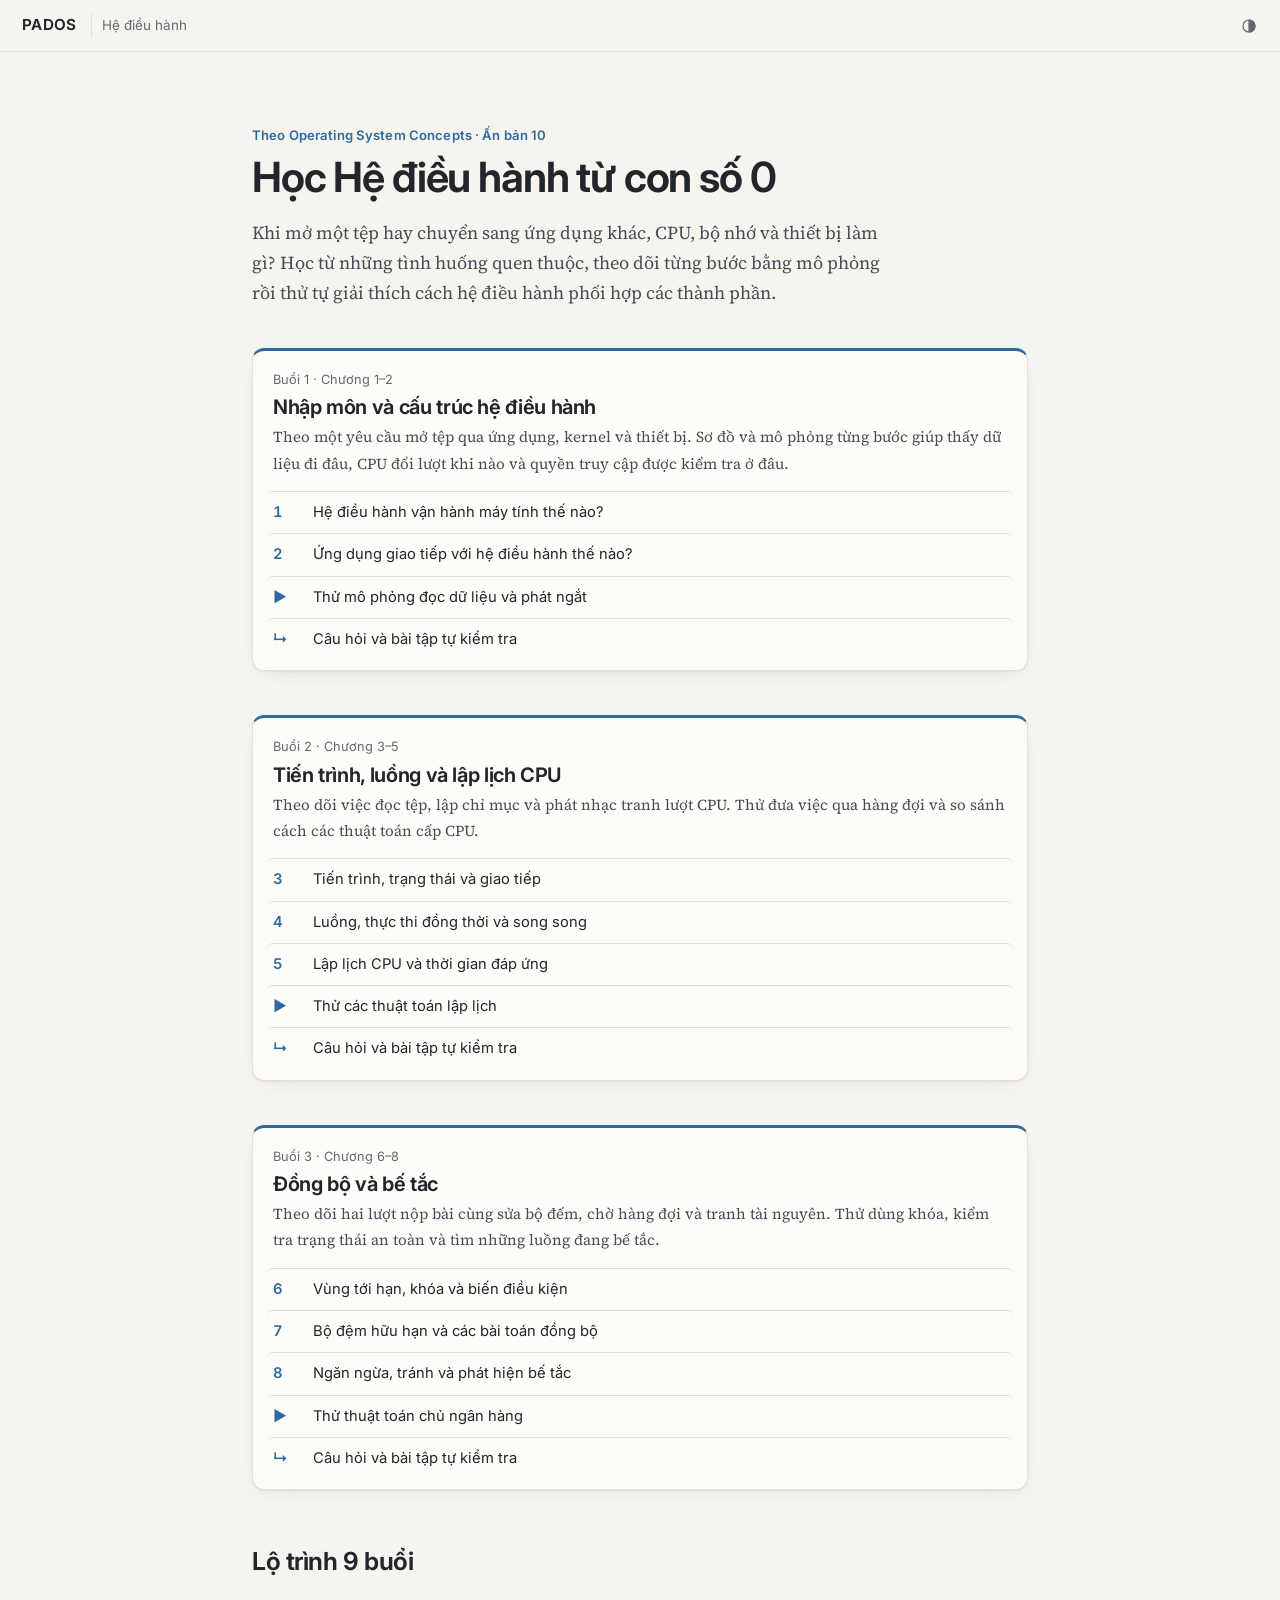
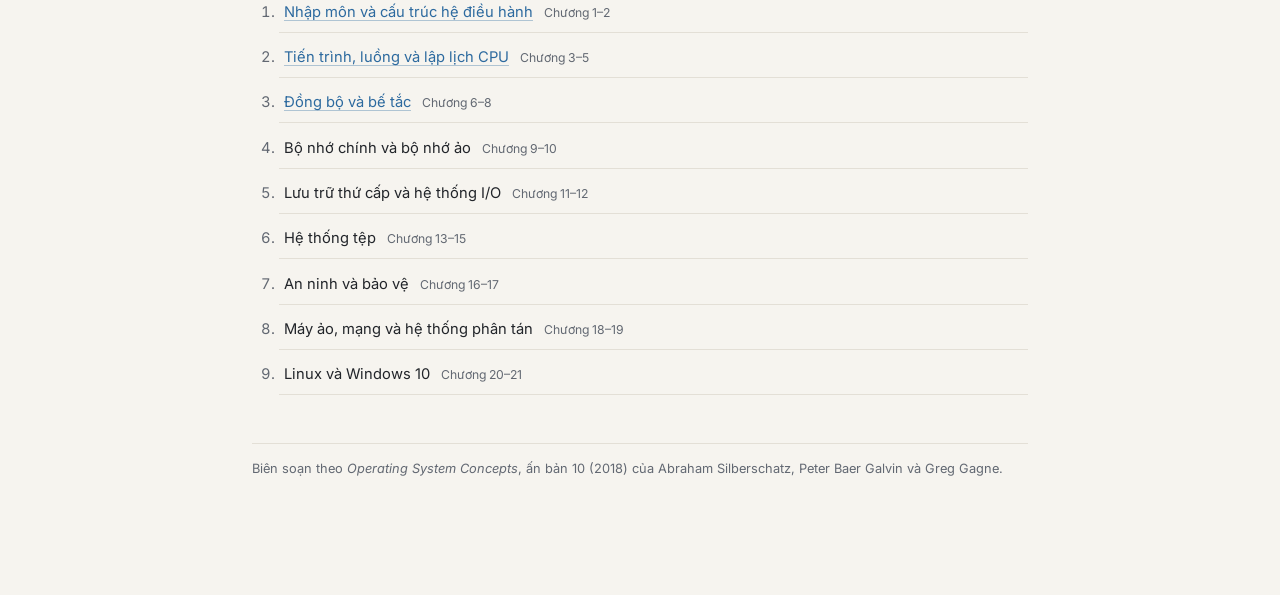
==== commit b0b4a0fe: "Publish PADOS lesson 3 on synchronization and deadlocks" ====
--- a/index.html
+++ b/index.html
@@ -46,13 +46,23 @@
         <a class="l" href="buoi-2.html#mo-phong-lap-lich"><b aria-hidden="true">▶</b><span>Thử các thuật toán lập lịch</span></a>
         <a class="l" href="buoi-2.html#tu-kiem-tra"><b aria-hidden="true">↳</b><span>Câu hỏi và bài tập tự kiểm tra</span></a>
       </section>
+      <section class="ch">
+        <div class="k">Buổi 3 · Chương 6–8</div>
+        <h2><a class="ch-go" href="buoi-3.html">Đồng bộ và bế tắc <span class="arr" aria-hidden="true">→</span></a></h2>
+        <p>Theo dõi hai lượt nộp bài cùng sửa bộ đếm, chờ hàng đợi và tranh tài nguyên. Thử dùng khóa, kiểm tra trạng thái an toàn và tìm những luồng đang bế tắc.</p>
+        <a class="l" href="buoi-3.html#chuong-6"><b>6</b><span>Vùng tới hạn, khóa và biến điều kiện</span></a>
+        <a class="l" href="buoi-3.html#chuong-7"><b>7</b><span>Bộ đệm hữu hạn và các bài toán đồng bộ</span></a>
+        <a class="l" href="buoi-3.html#chuong-8"><b>8</b><span>Ngăn ngừa, tránh và phát hiện bế tắc</span></a>
+        <a class="l" href="buoi-3.html#mo-phong-ngan-hang"><b aria-hidden="true">▶</b><span>Thử thuật toán chủ ngân hàng</span></a>
+        <a class="l" href="buoi-3.html#tu-kiem-tra"><b aria-hidden="true">↳</b><span>Câu hỏi và bài tập tự kiểm tra</span></a>
+      </section>
     </div>
 
     <h2 class="home-road-title">Lộ trình 9 buổi</h2>
     <ol class="course-plan">
       <li><a href="buoi-1.html">Nhập môn và cấu trúc hệ điều hành</a> <span>Chương 1–2</span></li>
       <li><a href="buoi-2.html">Tiến trình, luồng và lập lịch CPU</a> <span>Chương 3–5</span></li>
-      <li>Đồng bộ và bế tắc <span>Chương 6–8</span></li>
+      <li><a href="buoi-3.html">Đồng bộ và bế tắc</a> <span>Chương 6–8</span></li>
       <li>Bộ nhớ chính và bộ nhớ ảo <span>Chương 9–10</span></li>
       <li>Lưu trữ thứ cấp và hệ thống I/O <span>Chương 11–12</span></li>
       <li>Hệ thống tệp <span>Chương 13–15</span></li>
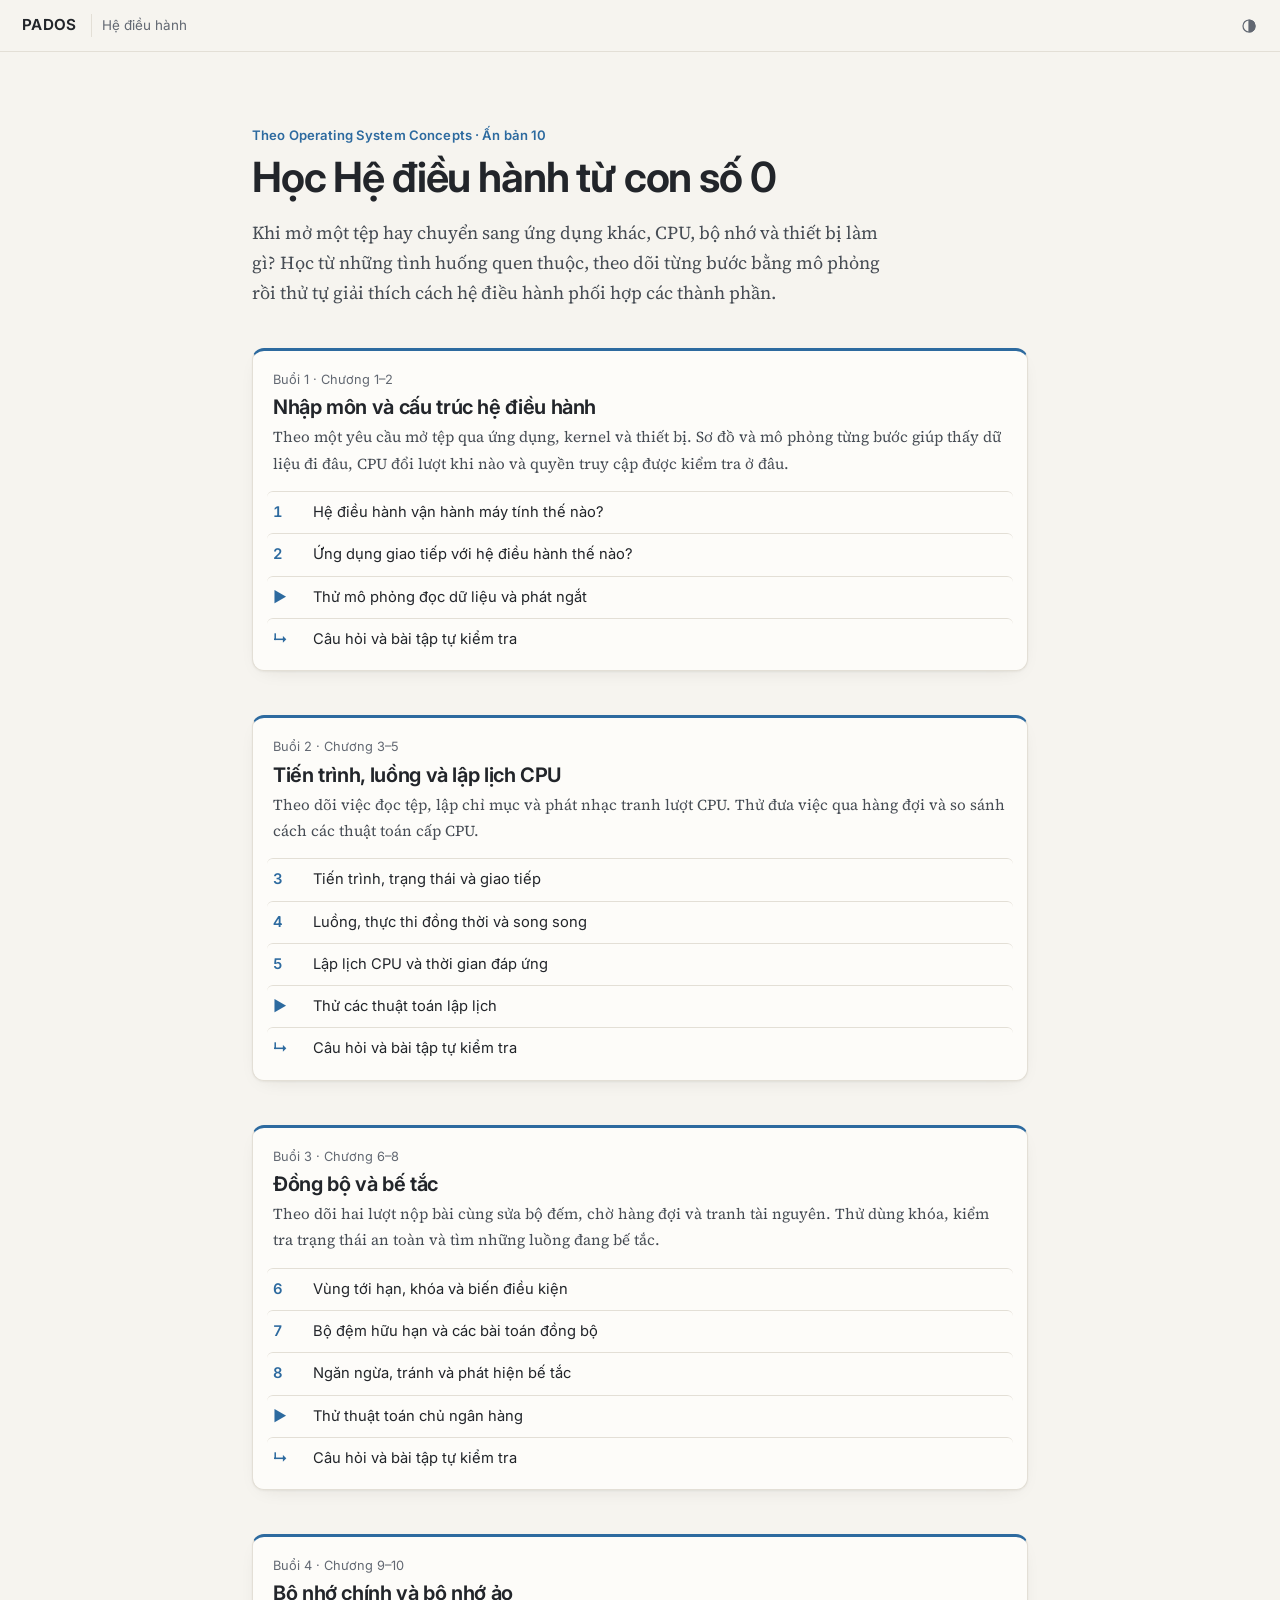
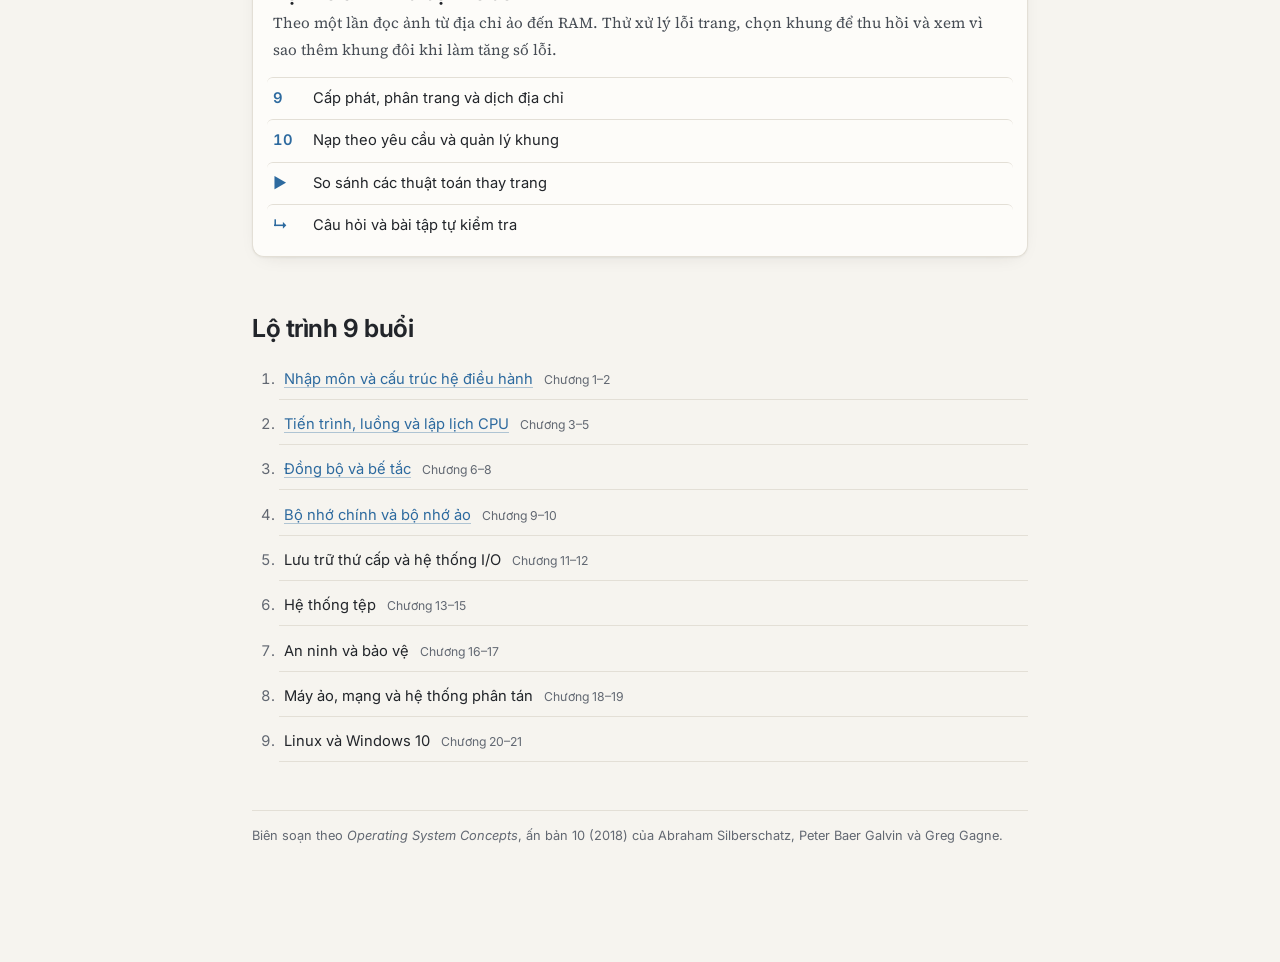
==== commit 350d7abd: "Publish PADOS lesson 4 on main and virtual memory" ====
--- a/index.html
+++ b/index.html
@@ -56,6 +56,15 @@
         <a class="l" href="buoi-3.html#mo-phong-ngan-hang"><b aria-hidden="true">▶</b><span>Thử thuật toán chủ ngân hàng</span></a>
         <a class="l" href="buoi-3.html#tu-kiem-tra"><b aria-hidden="true">↳</b><span>Câu hỏi và bài tập tự kiểm tra</span></a>
       </section>
+      <section class="ch">
+        <div class="k">Buổi 4 · Chương 9–10</div>
+        <h2><a class="ch-go" href="buoi-4.html">Bộ nhớ chính và bộ nhớ ảo <span class="arr" aria-hidden="true">→</span></a></h2>
+        <p>Theo một lần đọc ảnh từ địa chỉ ảo đến RAM. Thử xử lý lỗi trang, chọn khung để thu hồi và xem vì sao thêm khung đôi khi làm tăng số lỗi.</p>
+        <a class="l" href="buoi-4.html#chuong-9"><b>9</b><span>Cấp phát, phân trang và dịch địa chỉ</span></a>
+        <a class="l" href="buoi-4.html#chuong-10"><b>10</b><span>Nạp theo yêu cầu và quản lý khung</span></a>
+        <a class="l" href="buoi-4.html#mo-phong-thay-trang"><b aria-hidden="true">▶</b><span>So sánh các thuật toán thay trang</span></a>
+        <a class="l" href="buoi-4.html#tu-kiem-tra"><b aria-hidden="true">↳</b><span>Câu hỏi và bài tập tự kiểm tra</span></a>
+      </section>
     </div>
 
     <h2 class="home-road-title">Lộ trình 9 buổi</h2>
@@ -63,7 +72,7 @@
       <li><a href="buoi-1.html">Nhập môn và cấu trúc hệ điều hành</a> <span>Chương 1–2</span></li>
       <li><a href="buoi-2.html">Tiến trình, luồng và lập lịch CPU</a> <span>Chương 3–5</span></li>
       <li><a href="buoi-3.html">Đồng bộ và bế tắc</a> <span>Chương 6–8</span></li>
-      <li>Bộ nhớ chính và bộ nhớ ảo <span>Chương 9–10</span></li>
+      <li><a href="buoi-4.html">Bộ nhớ chính và bộ nhớ ảo</a> <span>Chương 9–10</span></li>
       <li>Lưu trữ thứ cấp và hệ thống I/O <span>Chương 11–12</span></li>
       <li>Hệ thống tệp <span>Chương 13–15</span></li>
       <li>An ninh và bảo vệ <span>Chương 16–17</span></li>
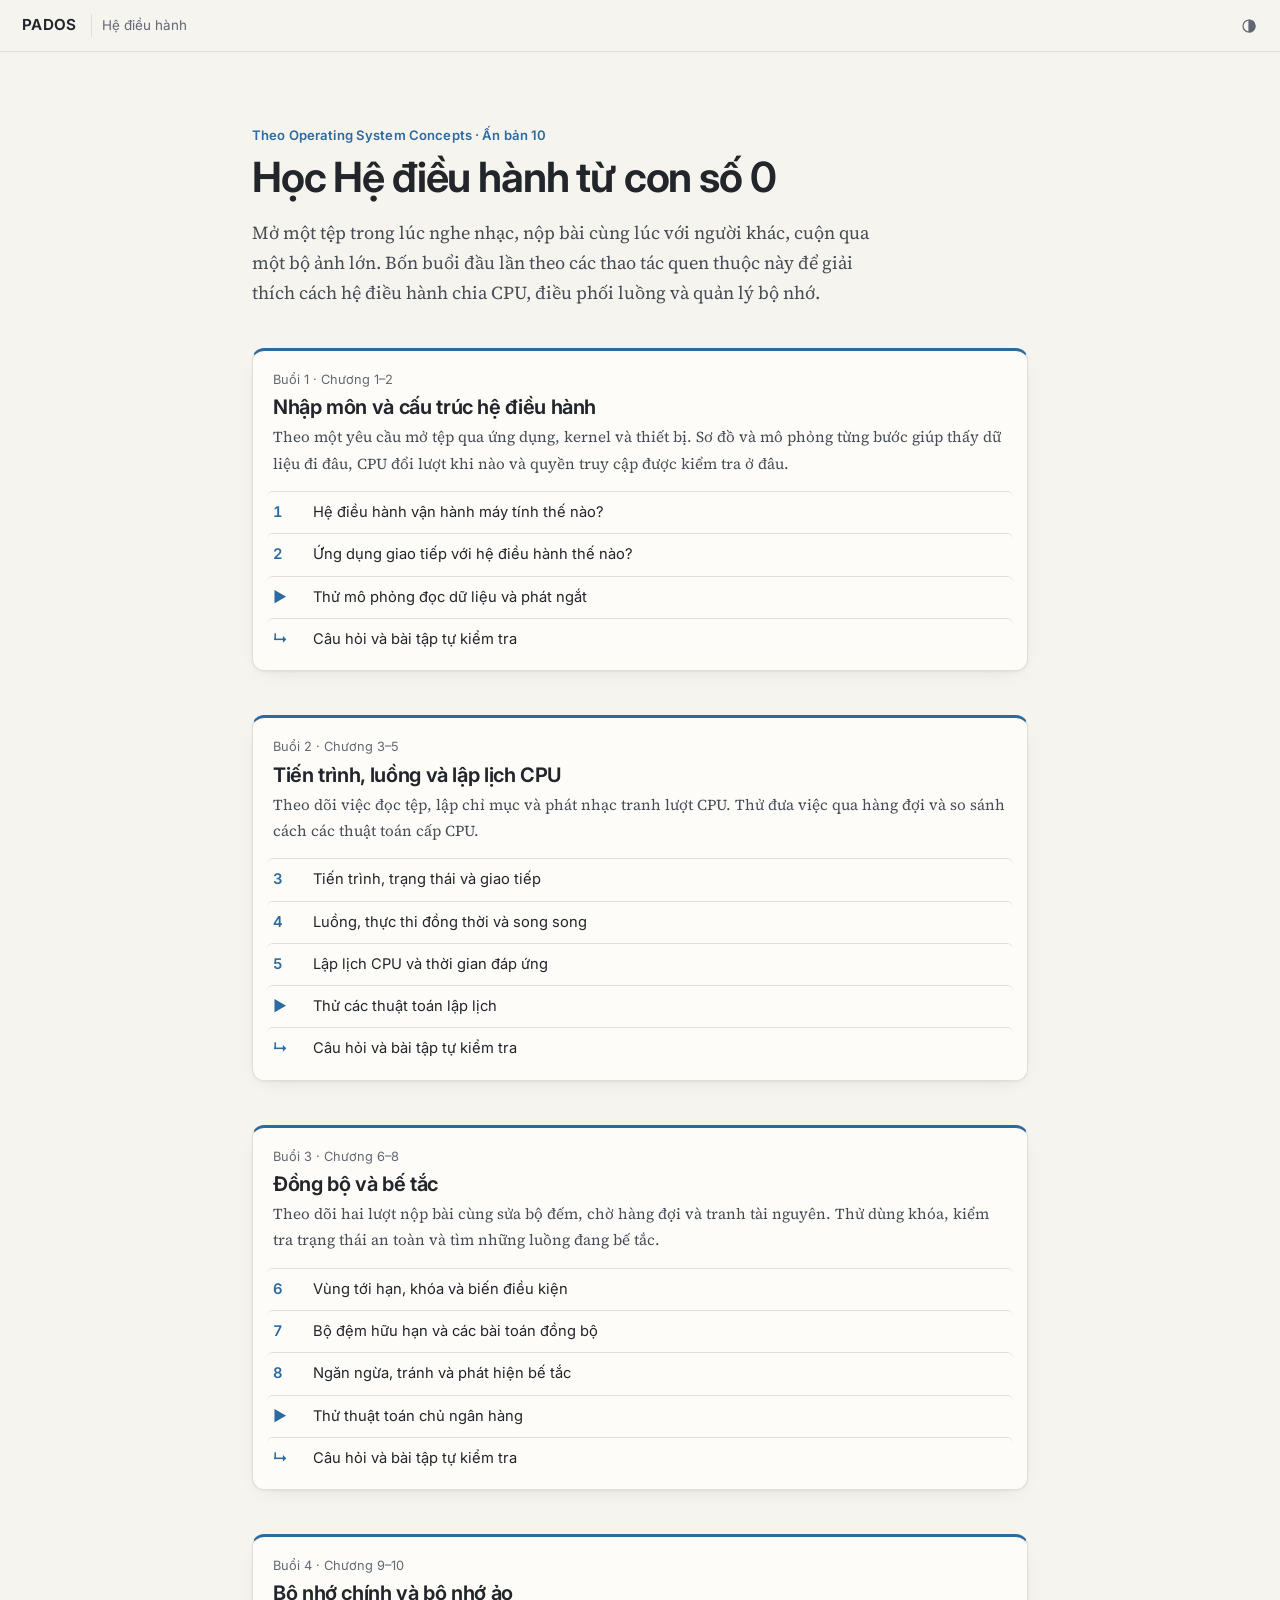
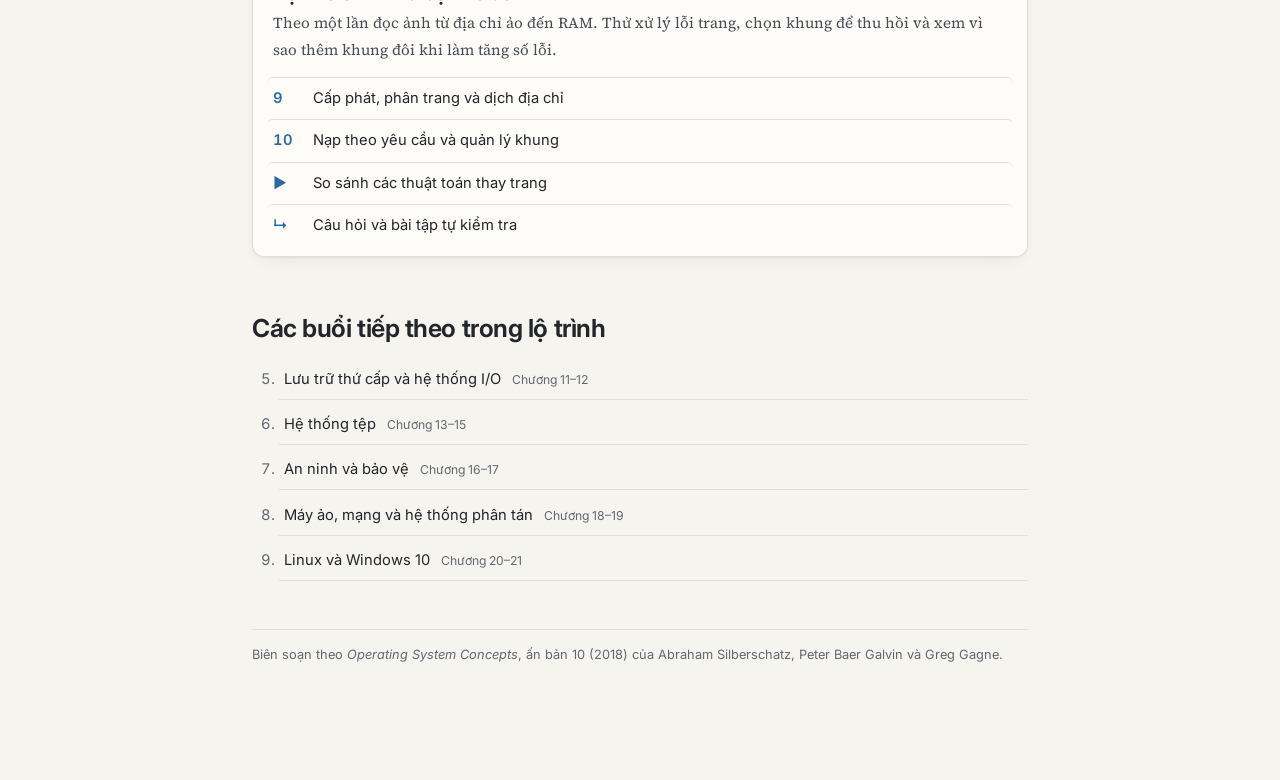
==== commit ec8551d8: "Improve PADOS lessons and interactive simulations" ====
--- a/index.html
+++ b/index.html
@@ -14,7 +14,7 @@
 <body>
   <header class="topbar">
     <a class="skip" href="#main">Đến nội dung</a>
-    <a class="brand" href="./" aria-current="page">PADOS</a>
+    <a class="brand" href="index.html" aria-current="page">PADOS</a>
     <span class="crumb">Hệ điều hành</span>
     <span class="spacer"></span>
     <button class="icon-btn theme-btn" type="button" title="Giao diện sáng/tối" aria-label="Đổi giao diện sáng/tối" hidden>
@@ -24,7 +24,7 @@
   <main class="home" id="main" tabindex="-1">
     <div class="eyebrow">Theo Operating System Concepts · Ấn bản&nbsp;10</div>
     <h1>Học Hệ điều hành từ con số 0</h1>
-    <p class="lead">Khi mở một tệp hay chuyển sang ứng dụng khác, CPU, bộ nhớ và thiết bị làm gì? Học từ những tình huống quen thuộc, theo dõi từng bước bằng mô phỏng rồi thử tự giải thích cách hệ điều hành phối hợp các thành phần.</p>
+    <p class="lead">Mở một tệp trong lúc nghe nhạc, nộp bài cùng lúc với người khác, cuộn qua một bộ ảnh lớn. Bốn buổi đầu lần theo các thao tác quen thuộc này để giải thích cách hệ điều hành chia CPU, điều phối luồng và quản lý bộ nhớ.</p>
 
     <div class="road course-road">
       <section class="ch">
@@ -67,12 +67,8 @@
       </section>
     </div>
 
-    <h2 class="home-road-title">Lộ trình 9 buổi</h2>
-    <ol class="course-plan">
-      <li><a href="buoi-1.html">Nhập môn và cấu trúc hệ điều hành</a> <span>Chương 1–2</span></li>
-      <li><a href="buoi-2.html">Tiến trình, luồng và lập lịch CPU</a> <span>Chương 3–5</span></li>
-      <li><a href="buoi-3.html">Đồng bộ và bế tắc</a> <span>Chương 6–8</span></li>
-      <li><a href="buoi-4.html">Bộ nhớ chính và bộ nhớ ảo</a> <span>Chương 9–10</span></li>
+    <h2 class="home-road-title">Các buổi tiếp theo trong lộ trình</h2>
+    <ol class="course-plan" start="5">
       <li>Lưu trữ thứ cấp và hệ thống I/O <span>Chương 11–12</span></li>
       <li>Hệ thống tệp <span>Chương 13–15</span></li>
       <li>An ninh và bảo vệ <span>Chương 16–17</span></li>
--- a/assets/style.css
+++ b/assets/style.css
@@ -3,9 +3,9 @@
   --bg:#f6f4ef; --surface:#fdfcf9; --surface-2:#efece5; --ink:#22252a; --ink-2:#464c54; --muted:#626872;
   --line:#e3dfd6; --line-2:#cfcabe;
   --accent:#2d6a9f; --accent-ink:#22527c; --accent-soft:#e3ecf5;
-  --max:#2f66ad; --max-soft:#e6eef8; --min:#b84a3c; --min-soft:#f7e9e6; --chance:#a46d17; --chance-soft:#f6eedd;
-  --ok:#2c7a55; --ok-soft:#e3f0e8; --violet:#6853a8; --violet-soft:#eeeaf6; --teal:#24767b; --teal-soft:#e2f0f0;
-  --warn:#a85a24; --warn-soft:#f8ede4;
+  --max:#2f66ad; --max-soft:#e6eef8; --min:#a6392d; --min-soft:#f7e9e6; --chance:#80550e; --chance-soft:#f6eedd;
+  --ok:#236444; --ok-soft:#e3f0e8; --violet:#6853a8; --violet-soft:#eeeaf6; --teal:#1e656a; --teal-soft:#e2f0f0;
+  --warn:#8f4b1a; --warn-soft:#f8ede4;
   --code-bg:#efece5; --shadow:0 1px 2px rgba(40,36,28,.05),0 6px 20px -12px rgba(40,36,28,.18);
   --serif:"Source Serif 4","Iowan Old Style","Palatino Linotype",Georgia,serif;
   --sans:"Inter","Segoe UI",system-ui,-apple-system,Arial,sans-serif;
@@ -14,7 +14,7 @@
   color-scheme:light;
 }
 @media (prefers-color-scheme:dark){:root:not([data-theme="light"]){
-  --bg:#1e2025; --surface:#25282e; --surface-2:#2c3037; --ink:#dcd8d0; --ink-2:#b5b1a9; --muted:#8c919a;
+  --bg:#1e2025; --surface:#25282e; --surface-2:#2c3037; --ink:#dcd8d0; --ink-2:#b5b1a9; --muted:#a1a7b1;
   --line:#353941; --line-2:#454a53;
   --accent:#86b0e0; --accent-ink:#a9c7ea; --accent-soft:#2a3647;
   --max:#88b0e3; --max-soft:#29364a; --min:#e39383; --min-soft:#43302d; --chance:#ddb168; --chance-soft:#41362a;
@@ -23,7 +23,7 @@
   color-scheme:dark;
 }}
 :root[data-theme="dark"]{
-  --bg:#1e2025; --surface:#25282e; --surface-2:#2c3037; --ink:#dcd8d0; --ink-2:#b5b1a9; --muted:#8c919a;
+  --bg:#1e2025; --surface:#25282e; --surface-2:#2c3037; --ink:#dcd8d0; --ink-2:#b5b1a9; --muted:#a1a7b1;
   --line:#353941; --line-2:#454a53;
   --accent:#86b0e0; --accent-ink:#a9c7ea; --accent-soft:#2a3647;
   --max:#88b0e3; --max-soft:#29364a; --min:#e39383; --min-soft:#43302d; --chance:#ddb168; --chance-soft:#41362a;
@@ -445,18 +445,15 @@
 .visual-flow li+li::before{content:"→";position:absolute;left:-1.5rem;top:50%;width:1.5rem;transform:translateY(-50%);text-align:center;color:var(--accent);font-size:1rem}
 .visual-flow small,.visual-flow li>span:not(.lesson-icon){color:var(--ink-2)}
 .visual-flow small{font-size:.78rem}
-figure.opening-map{margin:1.55rem 0}
-.opening-map .visual-flow li{text-align:center;justify-items:center}
-.opening-map .visual-flow li:nth-child(2){background:var(--accent-soft);border-color:var(--accent)}
-.opening-map .visual-flow li+li::before{content:"↔"}
-.lesson-icon{position:relative;display:block;width:2.45rem;height:2.45rem;margin:.18rem 0 .4rem;color:var(--accent-ink)}
+.lesson-icon{position:relative;display:block;width:2.45em;height:2.45em;margin:.18rem 0 .4rem;
+  font-size:var(--icon-unit,1rem);color:var(--accent-ink)}
 .lesson-icon::before,.lesson-icon::after{position:absolute;content:""}
-.file-icon::before{inset:.12rem .35rem;border:1.5px solid currentColor;border-radius:4px}
-.file-icon::after{top:.73rem;left:.7rem;width:1.03rem;height:.4rem;border-block:1.5px solid currentColor;box-shadow:0 .32rem currentColor}
-.chip-icon::before{inset:.27rem;border:1.5px solid currentColor;border-radius:6px}
-.chip-icon::after{inset:.72rem;border:1.5px solid currentColor;border-radius:3px;box-shadow:.85rem 0 0 -.34rem,-.85rem 0 0 -.34rem,0 .85rem 0 -.34rem,0 -.85rem 0 -.34rem}
-.drive-icon::before{inset:.45rem .05rem;border:1.5px solid currentColor;border-radius:5px}
-.drive-icon::after{right:.37rem;bottom:.72rem;width:.26rem;height:.26rem;border-radius:50%;background:currentColor;box-shadow:-.43rem 0 currentColor}
+.file-icon::before{inset:.12em .35em;border:1.5px solid currentColor;border-radius:.25em}
+.file-icon::after{top:.73em;left:.7em;width:1.03em;height:.48em;border-block:1px solid currentColor;box-shadow:0 .32em currentColor}
+.chip-icon::before{inset:.27em;border:1.5px solid currentColor;border-radius:.38em}
+.chip-icon::after{inset:.72em;border:1px solid currentColor;border-radius:.19em;box-shadow:.85em 0 0 -.34em,-.85em 0 0 -.34em,0 .85em 0 -.34em,0 -.85em 0 -.34em}
+.drive-icon::before{inset:.45em .05em;border:1.5px solid currentColor;border-radius:.31em}
+.drive-icon::after{right:.37em;bottom:.72em;width:.26em;height:.26em;border-radius:50%;background:currentColor;box-shadow:-.43em 0 currentColor}
 
 .storage-scale{display:flex;justify-content:space-between;flex-wrap:wrap;gap:.25rem .8rem;margin-bottom:.75rem;color:var(--muted);font:.76rem/1.45 var(--sans)}
 .storage-pyramid{display:grid;justify-items:center;gap:.35rem;margin:0;padding:0;list-style:none;text-align:center;font:.87rem/1.4 var(--sans)}
@@ -565,8 +562,6 @@
   .reference-grid{grid-template-columns:1fr;gap:0}
   .visual-flow{gap:.85rem}
   .visual-flow li+li::before{left:-.85rem;width:.85rem;font-size:.83rem}
-  .opening-map .visual-flow li{padding:.45rem .2rem;font-size:.76rem}
-  .opening-map .visual-flow small{font-size:.68rem}
   .mode-flow,.build-flow,.architecture-map{grid-template-columns:1fr}
   .mode-flow li+li::before,.build-flow li+li::before{content:"↓";top:-.85rem;left:.8rem;height:.85rem;transform:none;line-height:.85rem}
   .sim-ctl{width:100%;column-gap:6px}
@@ -579,3 +574,63 @@
   .lab-phases li{display:grid;grid-template-columns:minmax(0,1fr) minmax(0,1.15fr);place-content:normal;align-items:center;text-align:left;padding:.4rem .55rem}
   .lab-phases li+li::before{content:"↓";left:.65rem;top:-.8rem;line-height:.8rem;transform:none}
 }
+
+.reading-cue{margin:1rem 0 0;color:var(--ink-2);font-size:.95rem}
+.lab-steps{justify-content:space-between;gap:.4rem 1rem;padding:.6rem 1rem}
+.lab-step-actions{display:flex;flex-wrap:wrap;gap:.35rem}
+.lab-steps .sim-step{min-width:0;text-align:left}
+.lab-steps button{min-height:36px}
+.sim-h .ttl{font-size:1rem}
+.sim-h .ttl small{margin-top:.25rem;line-height:1.5;font-size:.84rem;color:var(--ink-2)}
+.sim-note{min-height:0;border-left:3px solid var(--accent)}
+.io-circuit .lesson-icon{justify-self:center;margin:0 0 .15rem}
+.io-ram{display:flex;align-items:center;justify-content:space-between;gap:.5rem;padding:.45rem .6rem;
+  background:var(--surface-2);border:1px solid var(--line-2);border-radius:7px}
+.io-ram small{margin-left:.4rem}
+.io-bytes{display:grid;place-items:center;min-height:2rem;padding:.25rem .55rem;border:1px dashed var(--line-2);
+  border-radius:4px;color:var(--muted);background:var(--surface);text-align:center;font: .74rem var(--mono)}
+.io-bytes.has-data{border:1px solid var(--ok);color:var(--ok);background:var(--ok-soft)}
+.mode-lanes{position:relative;isolation:isolate;display:grid;grid-template-columns:6.1rem minmax(0,1fr);
+  grid-template-rows:repeat(2,minmax(4.35rem,auto));align-items:stretch;border:1px solid var(--line);border-radius:7px;overflow:hidden}
+.mode-lane-label{display:grid;align-content:center;padding:.45rem;background:var(--surface-2);color:var(--ink-2);font-weight:600}
+.mode-lane-label:nth-child(2){grid-row:2;background:var(--violet-soft);color:var(--ink)}
+.mode-lanes>svg{position:absolute;z-index:-1;left:6.1rem;top:0;width:calc(100% - 6.1rem);height:100%}
+.mode-lanes path{stroke:var(--accent);stroke-width:1.5;stroke-dasharray:4 3}
+.mode-lane-path{grid-area:1/2/3/3;display:grid;grid-template-columns:repeat(3,minmax(0,1fr));
+  grid-template-rows:subgrid;gap:0 .25rem;list-style:none;margin:0;padding:0 .25rem}
+.mode-lane-step{align-self:center;margin:0;padding:.35rem .25rem;text-align:center;overflow-wrap:anywhere;background:var(--surface);
+  border:1px solid var(--line-2);border-radius:6px;font-size:.78rem}
+.mode-lane-step small{display:block;color:var(--ink-2);line-height:1.3}
+.mode-lane-step:nth-child(2){grid-area:2/2}
+.mode-lane-step:nth-child(3){grid-area:1/3}
+.mode-lane-step.is-active,.architecture-service.is-active{background:var(--accent-soft);border-color:var(--accent);color:var(--accent-ink)}
+.lab-architecture>div{display:grid;grid-template-columns:6rem minmax(0,1fr);align-items:center;gap:.3rem;padding:.4rem;
+  border:1px solid var(--line);background:var(--surface-2);min-height:4rem}
+.lab-architecture>div+div{border-top:1px dashed var(--violet);background:var(--violet-soft)}
+.lab-architecture small{font-weight:650;color:var(--ink-2)}
+.architecture-services{display:flex;flex-wrap:wrap;gap:.3rem}
+.architecture-service{display:inline-flex;align-items:center;gap:.28rem;padding:.22rem .4rem;border:1px solid var(--line-2);
+  border-radius:6px;background:var(--surface);font-size:.78rem}
+.architecture-service .lesson-icon{--icon-unit:.45rem;flex:none;margin:0}
+.fig .teaching-svg,.sim .teaching-svg{display:block;max-width:34rem;width:100%;height:auto;margin:auto;overflow:visible}
+.teaching-svg text{fill:var(--ink);font:600 15px var(--sans)}
+.teaching-svg text.annotation{fill:var(--ink-2);font-size:13px;font-weight:500}
+.teaching-svg .ready-node{fill:var(--accent-soft);stroke:var(--accent)}
+.teaching-svg .running-node{fill:var(--ok-soft);stroke:var(--ok)}
+.teaching-svg .waiting-node{fill:var(--chance-soft);stroke:var(--chance)}
+.teaching-svg .muted-node{fill:var(--surface-2);stroke:var(--line-2)}
+.teaching-svg .route{fill:none;stroke:var(--ink-2);stroke-width:1.5}
+.teaching-svg .arrowhead{fill:var(--ink-2)}
+
+@media screen and (max-width:540px){
+  .lab-steps{padding-inline:.65rem}
+  .lab-steps .lab-step-actions button{min-height:40px}
+  .mode-lanes{grid-template-columns:3.8rem minmax(0,1fr)}
+  .mode-lanes>svg{left:3.8rem;width:calc(100% - 3.8rem)}
+  .mode-lane-label{font-size:.74rem}
+  .mode-lane-step{font-size:.69rem}
+  .mode-lane-step small{display:none}
+}
+@media print{
+  .lab-steps{display:none}
+}
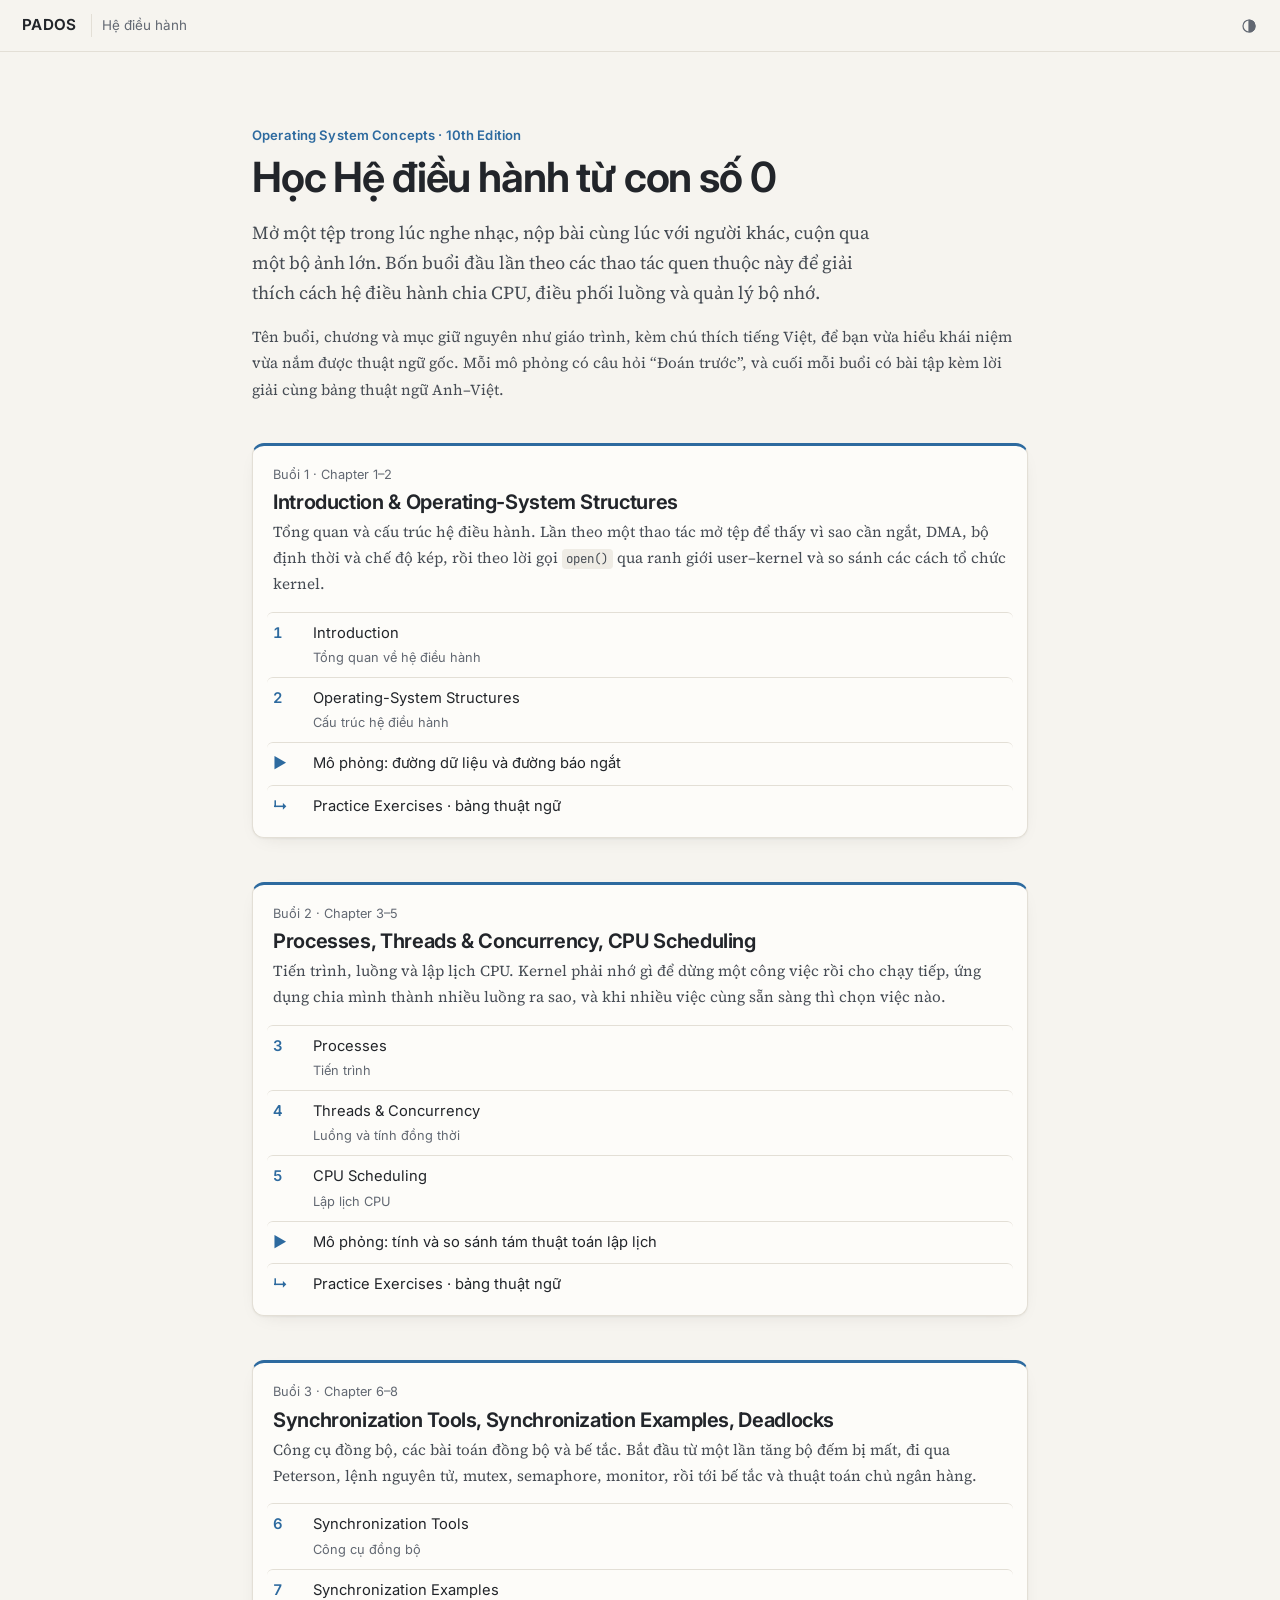
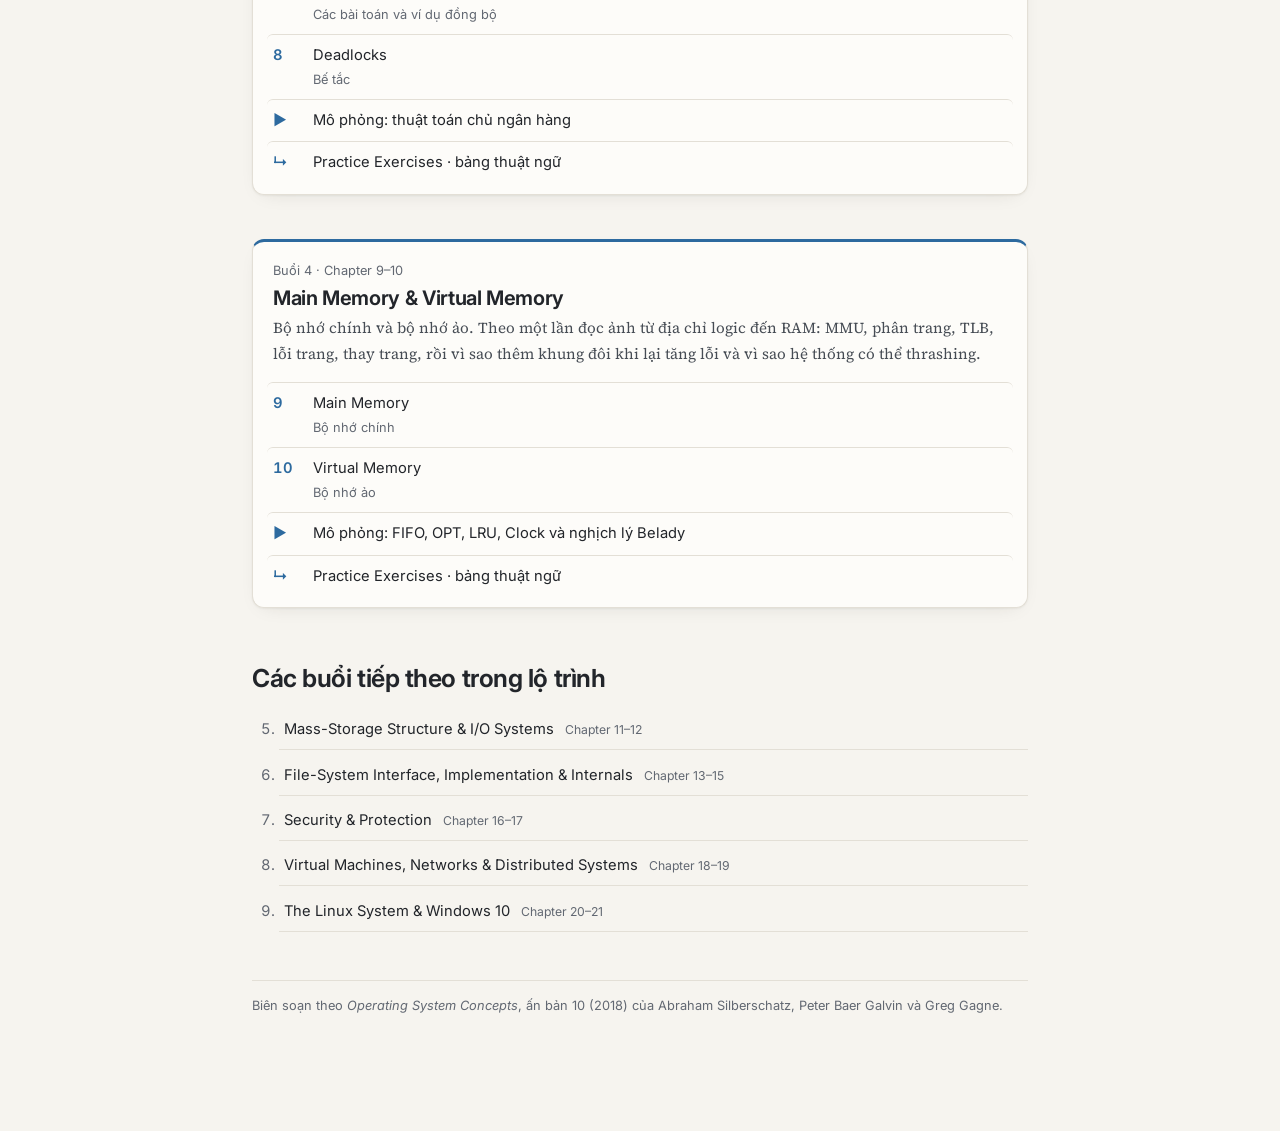
==== commit 2014c2f7: "Redesign PADOS lessons 1-4 around the textbook structure - Use Operating System Concepts (10th ed.) " ====
--- a/index.html
+++ b/index.html
@@ -22,58 +22,59 @@
     </button>
   </header>
   <main class="home" id="main" tabindex="-1">
-    <div class="eyebrow">Theo Operating System Concepts · Ấn bản&nbsp;10</div>
+    <div class="eyebrow">Operating System Concepts · 10th Edition</div>
     <h1>Học Hệ điều hành từ con số 0</h1>
     <p class="lead">Mở một tệp trong lúc nghe nhạc, nộp bài cùng lúc với người khác, cuộn qua một bộ ảnh lớn. Bốn buổi đầu lần theo các thao tác quen thuộc này để giải thích cách hệ điều hành chia CPU, điều phối luồng và quản lý bộ nhớ.</p>
+    <p class="reading-cue">Tên buổi, chương và mục giữ nguyên như giáo trình, kèm chú thích tiếng Việt, để bạn vừa hiểu khái niệm vừa nắm được thuật ngữ gốc. Mỗi mô phỏng có câu hỏi “Đoán trước”, và cuối mỗi buổi có bài tập kèm lời giải cùng bảng thuật ngữ Anh–Việt.</p>
 
     <div class="road course-road">
       <section class="ch">
-        <div class="k">Buổi 1 · Chương 1–2</div>
-        <h2><a class="ch-go" href="buoi-1.html">Nhập môn và cấu trúc hệ điều hành <span class="arr" aria-hidden="true">→</span></a></h2>
-        <p>Theo một yêu cầu mở tệp qua ứng dụng, kernel và thiết bị. Sơ đồ và mô phỏng từng bước giúp thấy dữ liệu đi đâu, CPU đổi lượt khi nào và quyền truy cập được kiểm tra ở đâu.</p>
-        <a class="l" href="buoi-1.html#chuong-1"><b>1</b><span>Hệ điều hành vận hành máy tính thế nào?</span></a>
-        <a class="l" href="buoi-1.html#chuong-2"><b>2</b><span>Ứng dụng giao tiếp với hệ điều hành thế nào?</span></a>
-        <a class="l" href="buoi-1.html#mo-phong-io"><b aria-hidden="true">▶</b><span>Thử mô phỏng đọc dữ liệu và phát ngắt</span></a>
-        <a class="l" href="buoi-1.html#tu-kiem-tra"><b aria-hidden="true">↳</b><span>Câu hỏi và bài tập tự kiểm tra</span></a>
+        <div class="k">Buổi 1 · Chapter 1–2</div>
+        <h2><a class="ch-go" href="buoi-1.html">Introduction &amp; Operating-System Structures <span class="arr" aria-hidden="true">→</span></a></h2>
+        <p>Tổng quan và cấu trúc hệ điều hành. Lần theo một thao tác mở tệp để thấy vì sao cần ngắt, DMA, bộ định thời và chế độ kép, rồi theo lời gọi <code>open()</code> qua ranh giới user–kernel và so sánh các cách tổ chức kernel.</p>
+        <a class="l" href="buoi-1.html#chuong-1"><b>1</b><span>Introduction<small>Tổng quan về hệ điều hành</small></span></a>
+        <a class="l" href="buoi-1.html#chuong-2"><b>2</b><span>Operating-System Structures<small>Cấu trúc hệ điều hành</small></span></a>
+        <a class="l" href="buoi-1.html#mo-phong-io"><b aria-hidden="true">▶</b><span>Mô phỏng: đường dữ liệu và đường báo ngắt</span></a>
+        <a class="l" href="buoi-1.html#tu-kiem-tra"><b aria-hidden="true">↳</b><span>Practice Exercises · bảng thuật ngữ</span></a>
       </section>
       <section class="ch">
-        <div class="k">Buổi 2 · Chương 3–5</div>
-        <h2><a class="ch-go" href="buoi-2.html">Tiến trình, luồng và lập lịch CPU <span class="arr" aria-hidden="true">→</span></a></h2>
-        <p>Theo dõi việc đọc tệp, lập chỉ mục và phát nhạc tranh lượt CPU. Thử đưa việc qua hàng đợi và so sánh cách các thuật toán cấp CPU.</p>
-        <a class="l" href="buoi-2.html#chuong-3"><b>3</b><span>Tiến trình, trạng thái và giao tiếp</span></a>
-        <a class="l" href="buoi-2.html#chuong-4"><b>4</b><span>Luồng, thực thi đồng thời và song song</span></a>
-        <a class="l" href="buoi-2.html#chuong-5"><b>5</b><span>Lập lịch CPU và thời gian đáp ứng</span></a>
-        <a class="l" href="buoi-2.html#mo-phong-lap-lich"><b aria-hidden="true">▶</b><span>Thử các thuật toán lập lịch</span></a>
-        <a class="l" href="buoi-2.html#tu-kiem-tra"><b aria-hidden="true">↳</b><span>Câu hỏi và bài tập tự kiểm tra</span></a>
+        <div class="k">Buổi 2 · Chapter 3–5</div>
+        <h2><a class="ch-go" href="buoi-2.html">Processes, Threads &amp; Concurrency, CPU Scheduling <span class="arr" aria-hidden="true">→</span></a></h2>
+        <p>Tiến trình, luồng và lập lịch CPU. Kernel phải nhớ gì để dừng một công việc rồi cho chạy tiếp, ứng dụng chia mình thành nhiều luồng ra sao, và khi nhiều việc cùng sẵn sàng thì chọn việc nào.</p>
+        <a class="l" href="buoi-2.html#chuong-3"><b>3</b><span>Processes<small>Tiến trình</small></span></a>
+        <a class="l" href="buoi-2.html#chuong-4"><b>4</b><span>Threads &amp; Concurrency<small>Luồng và tính đồng thời</small></span></a>
+        <a class="l" href="buoi-2.html#chuong-5"><b>5</b><span>CPU Scheduling<small>Lập lịch CPU</small></span></a>
+        <a class="l" href="buoi-2.html#mo-phong-lap-lich"><b aria-hidden="true">▶</b><span>Mô phỏng: tính và so sánh tám thuật toán lập lịch</span></a>
+        <a class="l" href="buoi-2.html#tu-kiem-tra"><b aria-hidden="true">↳</b><span>Practice Exercises · bảng thuật ngữ</span></a>
       </section>
       <section class="ch">
-        <div class="k">Buổi 3 · Chương 6–8</div>
-        <h2><a class="ch-go" href="buoi-3.html">Đồng bộ và bế tắc <span class="arr" aria-hidden="true">→</span></a></h2>
-        <p>Theo dõi hai lượt nộp bài cùng sửa bộ đếm, chờ hàng đợi và tranh tài nguyên. Thử dùng khóa, kiểm tra trạng thái an toàn và tìm những luồng đang bế tắc.</p>
-        <a class="l" href="buoi-3.html#chuong-6"><b>6</b><span>Vùng tới hạn, khóa và biến điều kiện</span></a>
-        <a class="l" href="buoi-3.html#chuong-7"><b>7</b><span>Bộ đệm hữu hạn và các bài toán đồng bộ</span></a>
-        <a class="l" href="buoi-3.html#chuong-8"><b>8</b><span>Ngăn ngừa, tránh và phát hiện bế tắc</span></a>
-        <a class="l" href="buoi-3.html#mo-phong-ngan-hang"><b aria-hidden="true">▶</b><span>Thử thuật toán chủ ngân hàng</span></a>
-        <a class="l" href="buoi-3.html#tu-kiem-tra"><b aria-hidden="true">↳</b><span>Câu hỏi và bài tập tự kiểm tra</span></a>
+        <div class="k">Buổi 3 · Chapter 6–8</div>
+        <h2><a class="ch-go" href="buoi-3.html">Synchronization Tools, Synchronization Examples, Deadlocks <span class="arr" aria-hidden="true">→</span></a></h2>
+        <p>Công cụ đồng bộ, các bài toán đồng bộ và bế tắc. Bắt đầu từ một lần tăng bộ đếm bị mất, đi qua Peterson, lệnh nguyên tử, mutex, semaphore, monitor, rồi tới bế tắc và thuật toán chủ ngân hàng.</p>
+        <a class="l" href="buoi-3.html#chuong-6"><b>6</b><span>Synchronization Tools<small>Công cụ đồng bộ</small></span></a>
+        <a class="l" href="buoi-3.html#chuong-7"><b>7</b><span>Synchronization Examples<small>Các bài toán và ví dụ đồng bộ</small></span></a>
+        <a class="l" href="buoi-3.html#chuong-8"><b>8</b><span>Deadlocks<small>Bế tắc</small></span></a>
+        <a class="l" href="buoi-3.html#mo-phong-ngan-hang"><b aria-hidden="true">▶</b><span>Mô phỏng: thuật toán chủ ngân hàng</span></a>
+        <a class="l" href="buoi-3.html#tu-kiem-tra"><b aria-hidden="true">↳</b><span>Practice Exercises · bảng thuật ngữ</span></a>
       </section>
       <section class="ch">
-        <div class="k">Buổi 4 · Chương 9–10</div>
-        <h2><a class="ch-go" href="buoi-4.html">Bộ nhớ chính và bộ nhớ ảo <span class="arr" aria-hidden="true">→</span></a></h2>
-        <p>Theo một lần đọc ảnh từ địa chỉ ảo đến RAM. Thử xử lý lỗi trang, chọn khung để thu hồi và xem vì sao thêm khung đôi khi làm tăng số lỗi.</p>
-        <a class="l" href="buoi-4.html#chuong-9"><b>9</b><span>Cấp phát, phân trang và dịch địa chỉ</span></a>
-        <a class="l" href="buoi-4.html#chuong-10"><b>10</b><span>Nạp theo yêu cầu và quản lý khung</span></a>
-        <a class="l" href="buoi-4.html#mo-phong-thay-trang"><b aria-hidden="true">▶</b><span>So sánh các thuật toán thay trang</span></a>
-        <a class="l" href="buoi-4.html#tu-kiem-tra"><b aria-hidden="true">↳</b><span>Câu hỏi và bài tập tự kiểm tra</span></a>
+        <div class="k">Buổi 4 · Chapter 9–10</div>
+        <h2><a class="ch-go" href="buoi-4.html">Main Memory &amp; Virtual Memory <span class="arr" aria-hidden="true">→</span></a></h2>
+        <p>Bộ nhớ chính và bộ nhớ ảo. Theo một lần đọc ảnh từ địa chỉ logic đến RAM: MMU, phân trang, TLB, lỗi trang, thay trang, rồi vì sao thêm khung đôi khi lại tăng lỗi và vì sao hệ thống có thể thrashing.</p>
+        <a class="l" href="buoi-4.html#chuong-9"><b>9</b><span>Main Memory<small>Bộ nhớ chính</small></span></a>
+        <a class="l" href="buoi-4.html#chuong-10"><b>10</b><span>Virtual Memory<small>Bộ nhớ ảo</small></span></a>
+        <a class="l" href="buoi-4.html#mo-phong-thay-trang"><b aria-hidden="true">▶</b><span>Mô phỏng: FIFO, OPT, LRU, Clock và nghịch lý Belady</span></a>
+        <a class="l" href="buoi-4.html#tu-kiem-tra"><b aria-hidden="true">↳</b><span>Practice Exercises · bảng thuật ngữ</span></a>
       </section>
     </div>
 
     <h2 class="home-road-title">Các buổi tiếp theo trong lộ trình</h2>
     <ol class="course-plan" start="5">
-      <li>Lưu trữ thứ cấp và hệ thống I/O <span>Chương 11–12</span></li>
-      <li>Hệ thống tệp <span>Chương 13–15</span></li>
-      <li>An ninh và bảo vệ <span>Chương 16–17</span></li>
-      <li>Máy ảo, mạng và hệ thống phân tán <span>Chương 18–19</span></li>
-      <li>Linux và Windows 10 <span>Chương 20–21</span></li>
+      <li>Mass-Storage Structure &amp; I/O Systems <span>Chapter 11–12</span></li>
+      <li>File-System Interface, Implementation &amp; Internals <span>Chapter 13–15</span></li>
+      <li>Security &amp; Protection <span>Chapter 16–17</span></li>
+      <li>Virtual Machines, Networks &amp; Distributed Systems <span>Chapter 18–19</span></li>
+      <li>The Linux System &amp; Windows 10 <span>Chapter 20–21</span></li>
     </ol>
     <p class="src">Biên soạn theo <cite>Operating System Concepts</cite>, ấn bản 10 (2018) của Abraham Silberschatz, Peter Baer Galvin và Greg Gagne.</p>
   </main>
--- a/assets/style.css
+++ b/assets/style.css
@@ -634,3 +634,132 @@
 @media print{
   .lab-steps{display:none}
 }
+
+/* ---------- Thành phần dẫn dắt: đoán trước, hình SVG dạy học ---------- */
+.box.predict{border-color:var(--teal);background:color-mix(in srgb,var(--teal) 8%,var(--bg))}
+.box.predict>.box-h{color:var(--teal)}
+.box.predict>.box-h::before{content:"?";display:inline-grid;place-items:center;width:1.15rem;height:1.15rem;margin-right:.4rem;border-radius:50%;background:var(--teal);color:var(--bg);font-size:.72rem;font-weight:700}
+.meta>div>h4:not(:first-child){margin-top:14px}
+abbr[title]{text-decoration:underline dotted;text-underline-offset:3px;cursor:help}
+.fig .teaching-svg.wide,.sim .teaching-svg.wide{max-width:40rem}
+.teaching-svg text.on-bar{font-size:13px;font-weight:500}
+.teaching-svg .bus-line{stroke:var(--ink-2);stroke-width:5;stroke-linecap:round;fill:none}
+.teaching-svg .device-glyph rect,.teaching-svg .device-glyph path{fill:none;stroke:var(--ink-2);stroke-width:1.6}
+.teaching-svg .device-glyph circle{fill:var(--ink-2)}
+.teaching-svg .hatch-bg{fill:var(--chance-soft)}
+.teaching-svg .hatch-line{stroke:color-mix(in srgb,var(--chance) 45%,transparent);stroke-width:3}
+.teaching-svg .poll-bar{stroke:var(--chance);stroke-width:1.4}
+.teaching-svg .irq-bolt{fill:var(--violet)}
+.teaching-svg .axis-ticks path{stroke:var(--muted);stroke-width:1}
+.teaching-svg .vec-table rect{fill:var(--surface);stroke:var(--line-2);stroke-width:1}
+.teaching-svg .vec-table text{font:500 12.5px var(--mono)}
+.teaching-svg .vec-table rect.vec-hit{fill:var(--violet-soft);stroke:var(--violet);stroke-width:1.8}
+.teaching-svg .brace{stroke:var(--muted);stroke-width:1.4;fill:none}
+.teaching-svg .slice-labels text{text-anchor:middle}
+.teaching-svg text.annotation.halo{paint-order:stroke;stroke:var(--surface);stroke-width:4px;stroke-linejoin:round}
+
+/* Thang thời gian truy cập (log) */
+.latency-head,.latency-scale li{display:grid;grid-template-columns:5.6rem minmax(0,1fr) 7.2rem;gap:.7rem;align-items:center}
+.latency-head{color:var(--muted);font:.74rem/1.3 var(--sans);padding-bottom:.45rem;border-bottom:1px solid var(--line);margin-bottom:.45rem}
+.latency-head span:last-child,.latency-scale em{text-align:right}
+.latency-scale{list-style:none;margin:0;padding:0;font:.86rem/1.35 var(--sans)}
+.latency-scale li{margin:0;padding:.32rem 0}
+.latency-scale b{font-weight:600}
+.lat-bar{position:relative;display:flex;align-items:center;gap:.5rem;min-width:0}
+.lat-bar i{flex:none;width:var(--w);height:.85rem;border-radius:4px;background:linear-gradient(90deg,var(--accent),color-mix(in srgb,var(--accent) 65%,var(--teal)))}
+.lat-bar small{flex:none;color:var(--ink-2);font:.76rem var(--mono);white-space:nowrap}
+.latency-scale li:nth-child(4) .lat-bar small,.latency-scale li:nth-child(5) .lat-bar small{position:absolute;right:calc(100% - var(--w) + .4rem);color:var(--bg)}
+.latency-scale li.lat-slow .lat-bar i{background:linear-gradient(90deg,var(--accent),var(--min))}
+.latency-scale em{font-style:normal;font-weight:600;color:var(--ink)}
+.latency-scale li.lat-slow em{color:var(--min)}
+
+/* Tháp lưu trữ có vạch khả biến */
+.storage-pyramid li:nth-child(1){width:40%}
+.storage-pyramid li:nth-child(2){width:55%}
+.storage-pyramid li:nth-child(3){width:70%;background:var(--teal-soft)}
+.storage-pyramid li.volatility-line{width:100%;padding:.1rem 0;border:0;border-top:1.5px dashed var(--min);border-radius:0;background:none;color:var(--min);font-size:.74rem}
+.storage-pyramid li:nth-child(5){width:85%}
+.storage-pyramid li:nth-child(6){width:100%}
+@media screen and (max-width:540px){
+  .latency-head,.latency-scale li{grid-template-columns:4.4rem minmax(0,1fr) 5.4rem;gap:.45rem}
+  .latency-scale{font-size:.8rem}
+  .storage-pyramid li:nth-child(n){width:100%}
+}
+
+/* Làn CPU trong mô phỏng đổi lượt */
+.cpu-lane-caption{display:flex;justify-content:space-between;flex-wrap:wrap;gap:.3rem 1rem;margin-bottom:.5rem}
+.mode-bit{padding:.1rem .5rem;border-radius:999px;background:var(--accent-soft);color:var(--accent-ink)}
+.mode-bit.is-kernel{background:var(--violet-soft);color:var(--violet)}
+.cpu-lanes{display:grid;grid-template-columns:7rem repeat(var(--n),minmax(0,1fr));gap:4px;align-items:center}
+.cpu-lane-label{font-size:.76rem;color:var(--ink-2);font-weight:600}
+.cpu-cell{height:1.9rem;border-radius:5px;background:var(--surface-2);border:1px dashed var(--line-2);transition:background .25s,border-color .25s}
+.cpu-cell.on{border-style:solid}
+.cpu-cell.on[data-actor="A"]{background:var(--accent);border-color:var(--accent)}
+.cpu-cell.on[data-actor="Kernel"]{background:var(--violet);border-color:var(--violet)}
+.cpu-cell.on[data-actor="B"]{background:var(--ok);border-color:var(--ok)}
+.cpu-cell.is-now{box-shadow:0 0 0 2px var(--bg),0 0 0 4px var(--ink-2)}
+.cpu-tick{text-align:center;color:var(--muted);font-size:.7rem}
+.cpu-tick.is-now{color:var(--ink);font-weight:700}
+@media screen and (max-width:540px){.cpu-lanes{grid-template-columns:4.6rem repeat(var(--n),minmax(0,1fr))}.cpu-lane-label{font-size:.68rem}}
+.cpu-cell.is-now{box-shadow:none}
+.cpu-cell.is-now:not(.on){border-color:var(--ink-2)}
+.cpu-cell.on.is-now{box-shadow:0 0 0 2px var(--bg),0 0 0 4px var(--ink-2)}
+/* Hình SVG rộng: trên điện thoại giữ cỡ chữ đọc được, cuộn ngang trong khung hình */
+@media screen and (max-width:640px){
+  figure.fig:has(> .teaching-svg.wide){overflow-x:auto;overscroll-behavior-x:contain}
+  figure.fig > .teaching-svg.wide{min-width:540px}
+  figure.fig:has(> .teaching-svg.wide) figcaption{position:sticky;left:0;max-width:calc(100vw - 64px)}
+}
+
+/* So sánh lịch dạng Gantt (tĩnh) */
+.gantt-compare{display:grid;gap:.55rem;font:.84rem/1.3 var(--sans)}
+.gantt-head,.gantt-row{display:grid;grid-template-columns:6.4rem minmax(0,1fr) 4.6rem;gap:.7rem;align-items:center}
+.gantt-head{color:var(--muted);font-size:.74rem;padding-bottom:.35rem;border-bottom:1px solid var(--line)}
+.gantt-head span:last-child,.gantt-row em{text-align:right}
+.gantt-row b{font-weight:600}
+.gantt-row em{font-style:normal;font-weight:650;font-variant-numeric:tabular-nums}
+.gantt-row em.good{color:var(--ok)}
+.gantt-row ol{display:grid;grid-template-columns:repeat(var(--t),minmax(0,1fr));gap:0;margin:0;padding:0;list-style:none}
+.gantt-row li{display:flex;align-items:center;justify-content:center;gap:.35rem;min-width:0;margin:0;height:2.1rem;border:1px solid var(--bg);border-radius:5px;font-weight:600;overflow:hidden;white-space:nowrap}
+.gantt-row li small{font-weight:400;font-size:.7rem;opacity:.85}
+.gantt-row li[data-job="1"]{background:var(--accent-soft);color:var(--accent-ink);border-color:var(--accent)}
+.gantt-row li[data-job="2"]{background:var(--ok-soft);color:var(--ok);border-color:var(--ok)}
+.gantt-row li[data-job="3"]{background:var(--chance-soft);color:var(--chance);border-color:var(--chance)}
+@media screen and (max-width:540px){
+  .gantt-head,.gantt-row{grid-template-columns:4.6rem minmax(0,1fr) 3.4rem;gap:.4rem}
+  .gantt-row li small{display:none}
+  .gantt-row li{font-size:.72rem}
+}
+
+/* Các lần thử hỏng trước lời giải đúng */
+.attempts{display:grid;grid-template-columns:repeat(2,minmax(0,1fr));gap:14px;margin:1.6rem 0}
+.attempt{background:var(--surface);border:1px solid var(--line);border-top:3px solid var(--min);border-radius:10px;padding:12px 14px;font-size:.93rem}
+.attempt-h{font:600 .84rem var(--sans);color:var(--min);margin-bottom:.5rem}
+.attempt pre{font-size:.76rem;padding:10px 12px;margin-bottom:.5rem}
+.attempt p{margin:.4rem 0 0}
+@media screen and (max-width:820px){.attempts{grid-template-columns:1fr}}
+/* Đồ thị cấp phát và vùng trạng thái */
+.teaching-svg .rag-dot{fill:var(--ink-2)}
+.teaching-svg .rag-assign{stroke:var(--ink-2);stroke-width:1.8;fill:none}
+.teaching-svg .rag-request{stroke:var(--min);stroke-width:1.8;fill:none;stroke-dasharray:6 4}
+.teaching-svg .rag-req-head{fill:var(--min)}
+.teaching-svg .rag-cycle{stroke:var(--muted);stroke-width:1.3;fill:none}
+.teaching-svg .safe-zone{fill:var(--ok-soft);stroke:var(--ok);stroke-width:1.5}
+.teaching-svg .unsafe-zone{fill:var(--chance-soft);stroke:var(--chance);stroke-width:1.5}
+.teaching-svg .deadlock-zone{fill:var(--min-soft);stroke:var(--min);stroke-width:1.8}
+/* Hình Buổi 4 */
+.teaching-svg .cmp-diamond{fill:var(--surface);stroke:var(--violet);stroke-width:1.6}
+.teaching-svg .ram-strip rect{fill:var(--surface-2);stroke:var(--line-2);stroke-width:1}
+.teaching-svg .ram-strip rect.ram-own{fill:var(--ok-soft);stroke:var(--ok);stroke-width:1.6}
+.teaching-svg .axis-line{stroke:var(--ink-2);stroke-width:1.4;fill:none}
+.teaching-svg .thrash-curve{stroke:var(--accent);stroke-width:3;fill:none;stroke-linecap:round}
+.teaching-svg text.t-min{fill:var(--min);font-weight:650}
+
+/* Tiêu đề theo giáo trình, kèm chú thích tiếng Việt */
+.title-vi{font-family:var(--sans);font-size:1.12rem;font-weight:500;color:var(--muted);margin:-.55rem 0 1.1rem}
+h2 .vi,h3 .vi,h4 .vi{display:block;font-weight:500;color:var(--muted);letter-spacing:0;margin-top:.12rem}
+h2 .vi{font-size:.6em}
+h3 .vi{font-size:.74em}
+h4 .vi{font-size:.84em}
+.toc a{line-height:1.35;padding:4px 0}
+.teaching-svg tspan.sub{font-size:.72em;baseline-shift:sub}
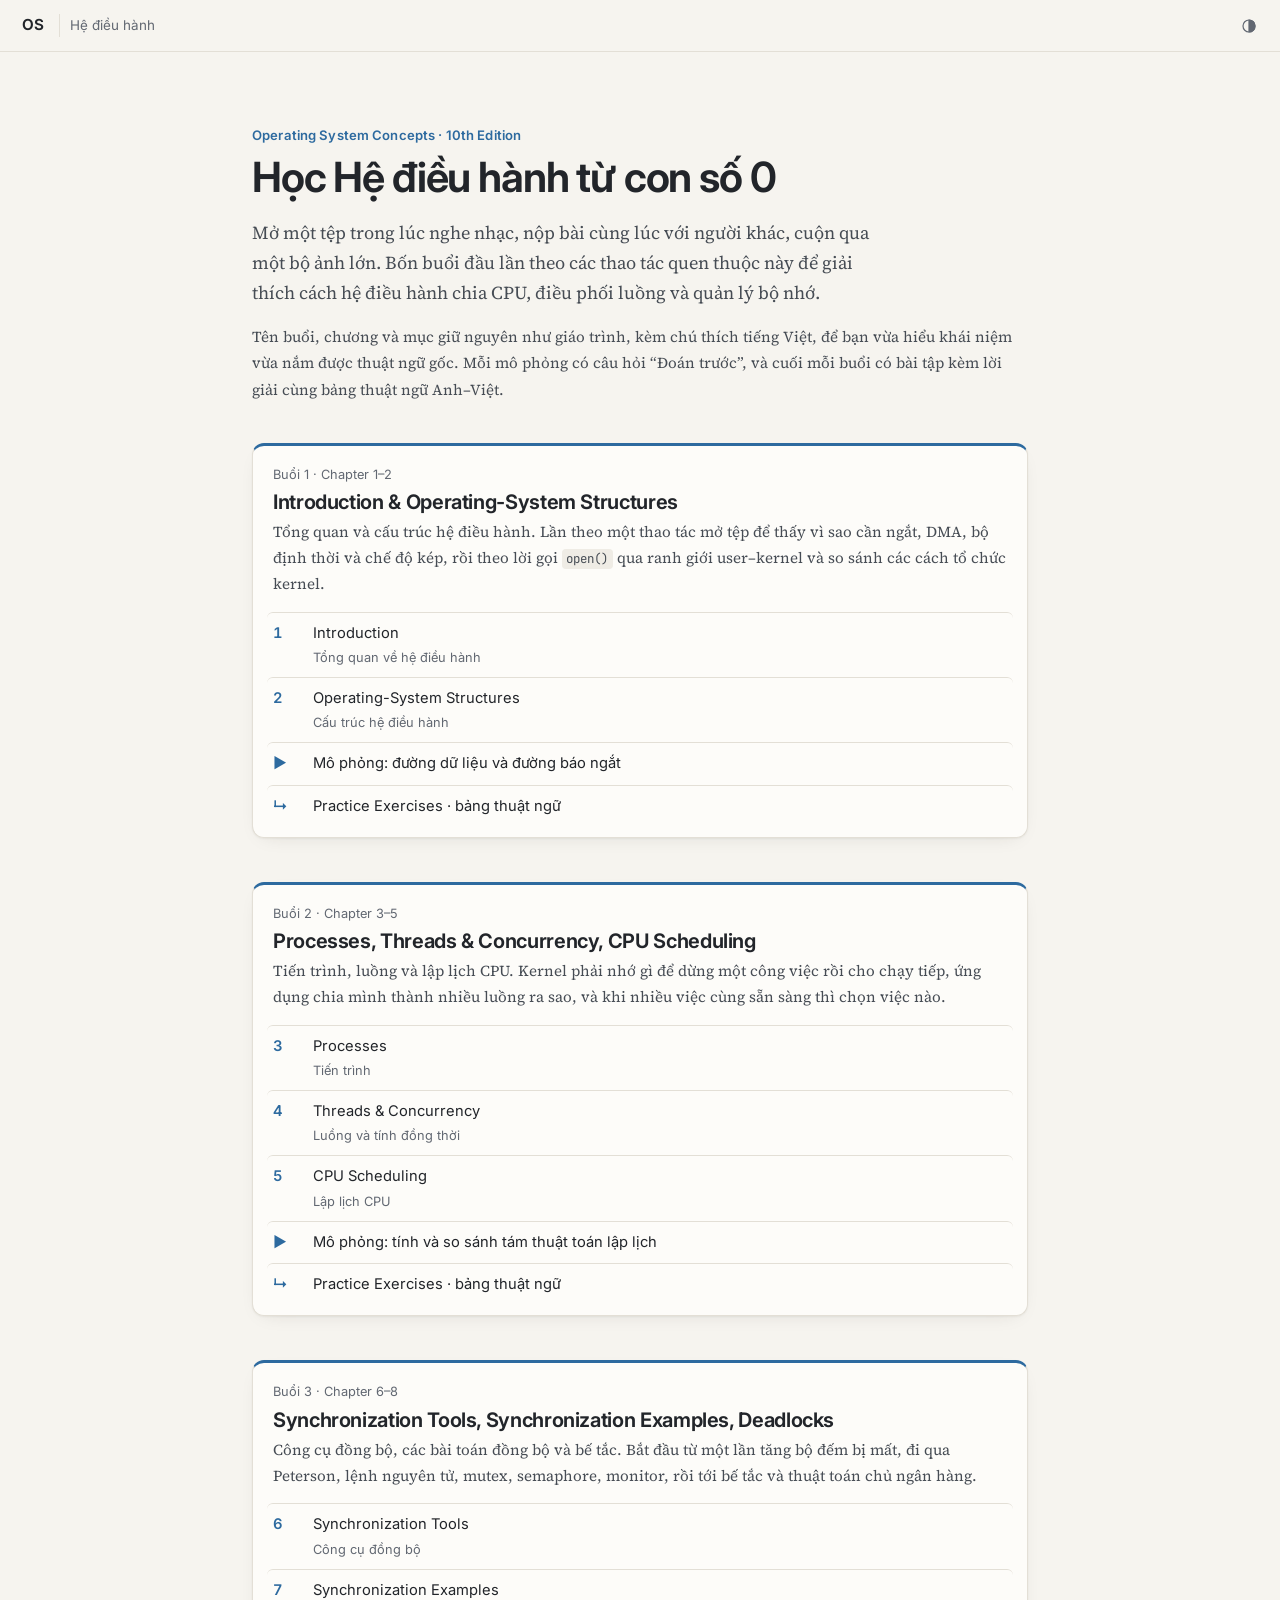
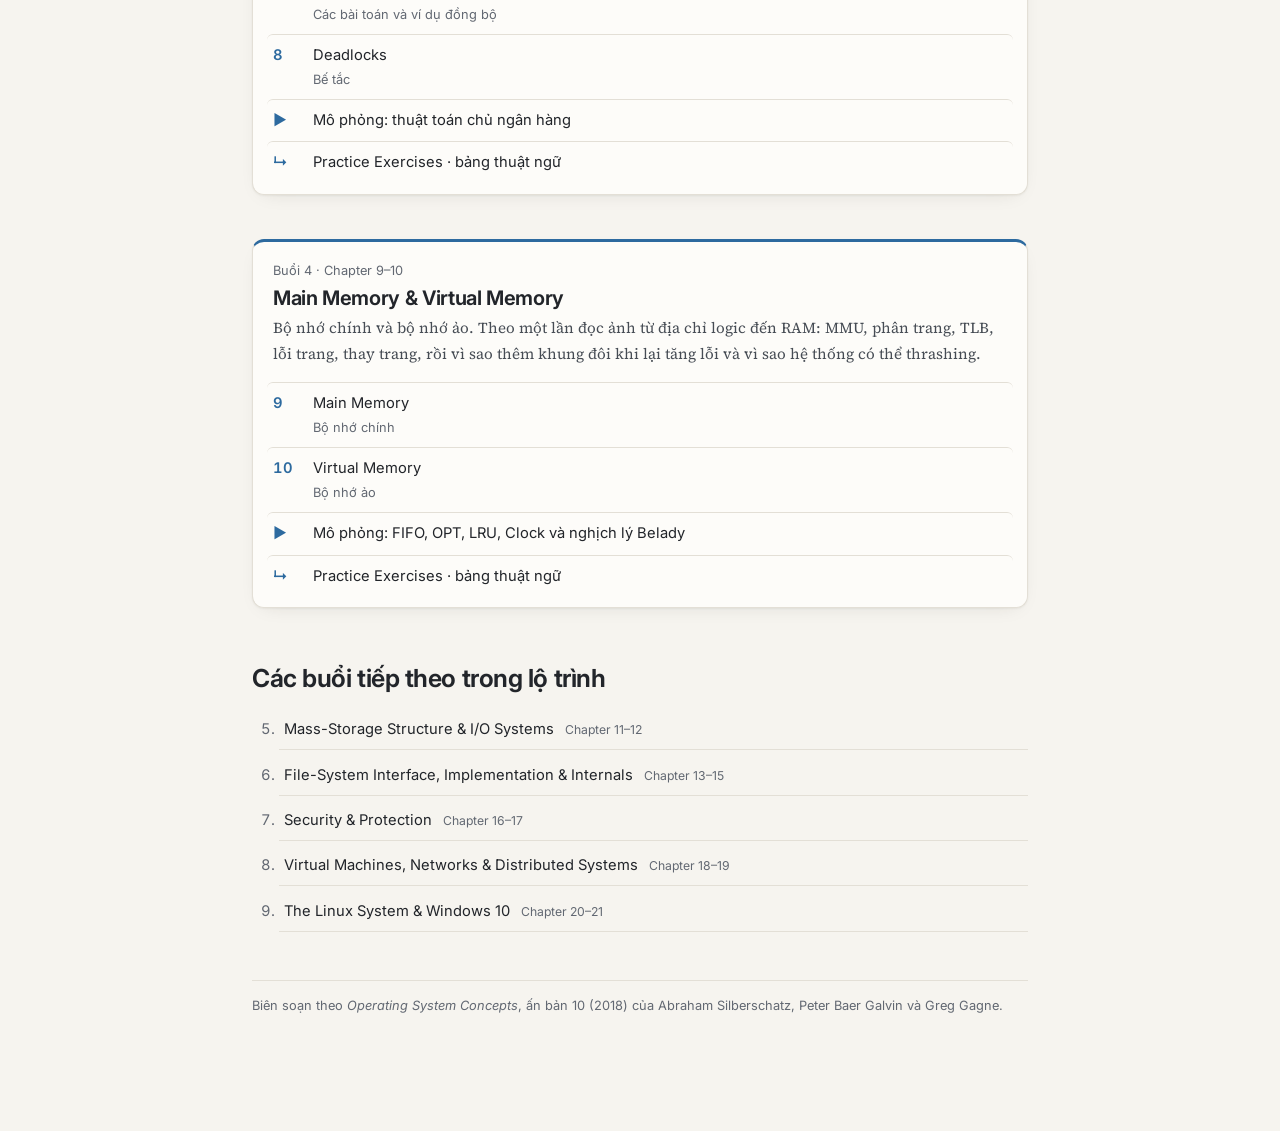
==== commit 6a198e15: "Rewrite lesson prose as a continuous lecture and rename site to OS - Rename the PADOS brand to OS in" ====
--- a/index.html
+++ b/index.html
@@ -4,7 +4,7 @@
   <meta charset="utf-8">
   <meta name="viewport" content="width=device-width, initial-scale=1">
   <meta name="description" content="Bài giảng Hệ điều hành bằng tiếng Việt, bám theo Operating System Concepts, ấn bản 10.">
-  <title>PADOS · Hệ điều hành</title>
+  <title>OS · Hệ điều hành</title>
   <link rel="preconnect" href="https://fonts.googleapis.com">
   <link rel="preconnect" href="https://fonts.gstatic.com" crossorigin>
   <link href="https://fonts.googleapis.com/css2?family=Inter:wght@400;500;600;700&amp;family=Source+Serif+4:ital,opsz,wght@0,8..60,400;0,8..60,600;1,8..60,400&amp;family=JetBrains+Mono:wght@400;600&amp;display=swap" rel="stylesheet">
@@ -14,7 +14,7 @@
 <body>
   <header class="topbar">
     <a class="skip" href="#main">Đến nội dung</a>
-    <a class="brand" href="index.html" aria-current="page">PADOS</a>
+    <a class="brand" href="index.html" aria-current="page">OS</a>
     <span class="crumb">Hệ điều hành</span>
     <span class="spacer"></span>
     <button class="icon-btn theme-btn" type="button" title="Giao diện sáng/tối" aria-label="Đổi giao diện sáng/tối" hidden>
--- a/assets/style.css
+++ b/assets/style.css
@@ -1,4 +1,4 @@
-/* Giao diện bài giảng PADOS, dựa trên mẫu CSAI. */
+/* Giao diện bài giảng OS, dựa trên mẫu CSAI. */
 :root{
   --bg:#f6f4ef; --surface:#fdfcf9; --surface-2:#efece5; --ink:#22252a; --ink-2:#464c54; --muted:#626872;
   --line:#e3dfd6; --line-2:#cfcabe;
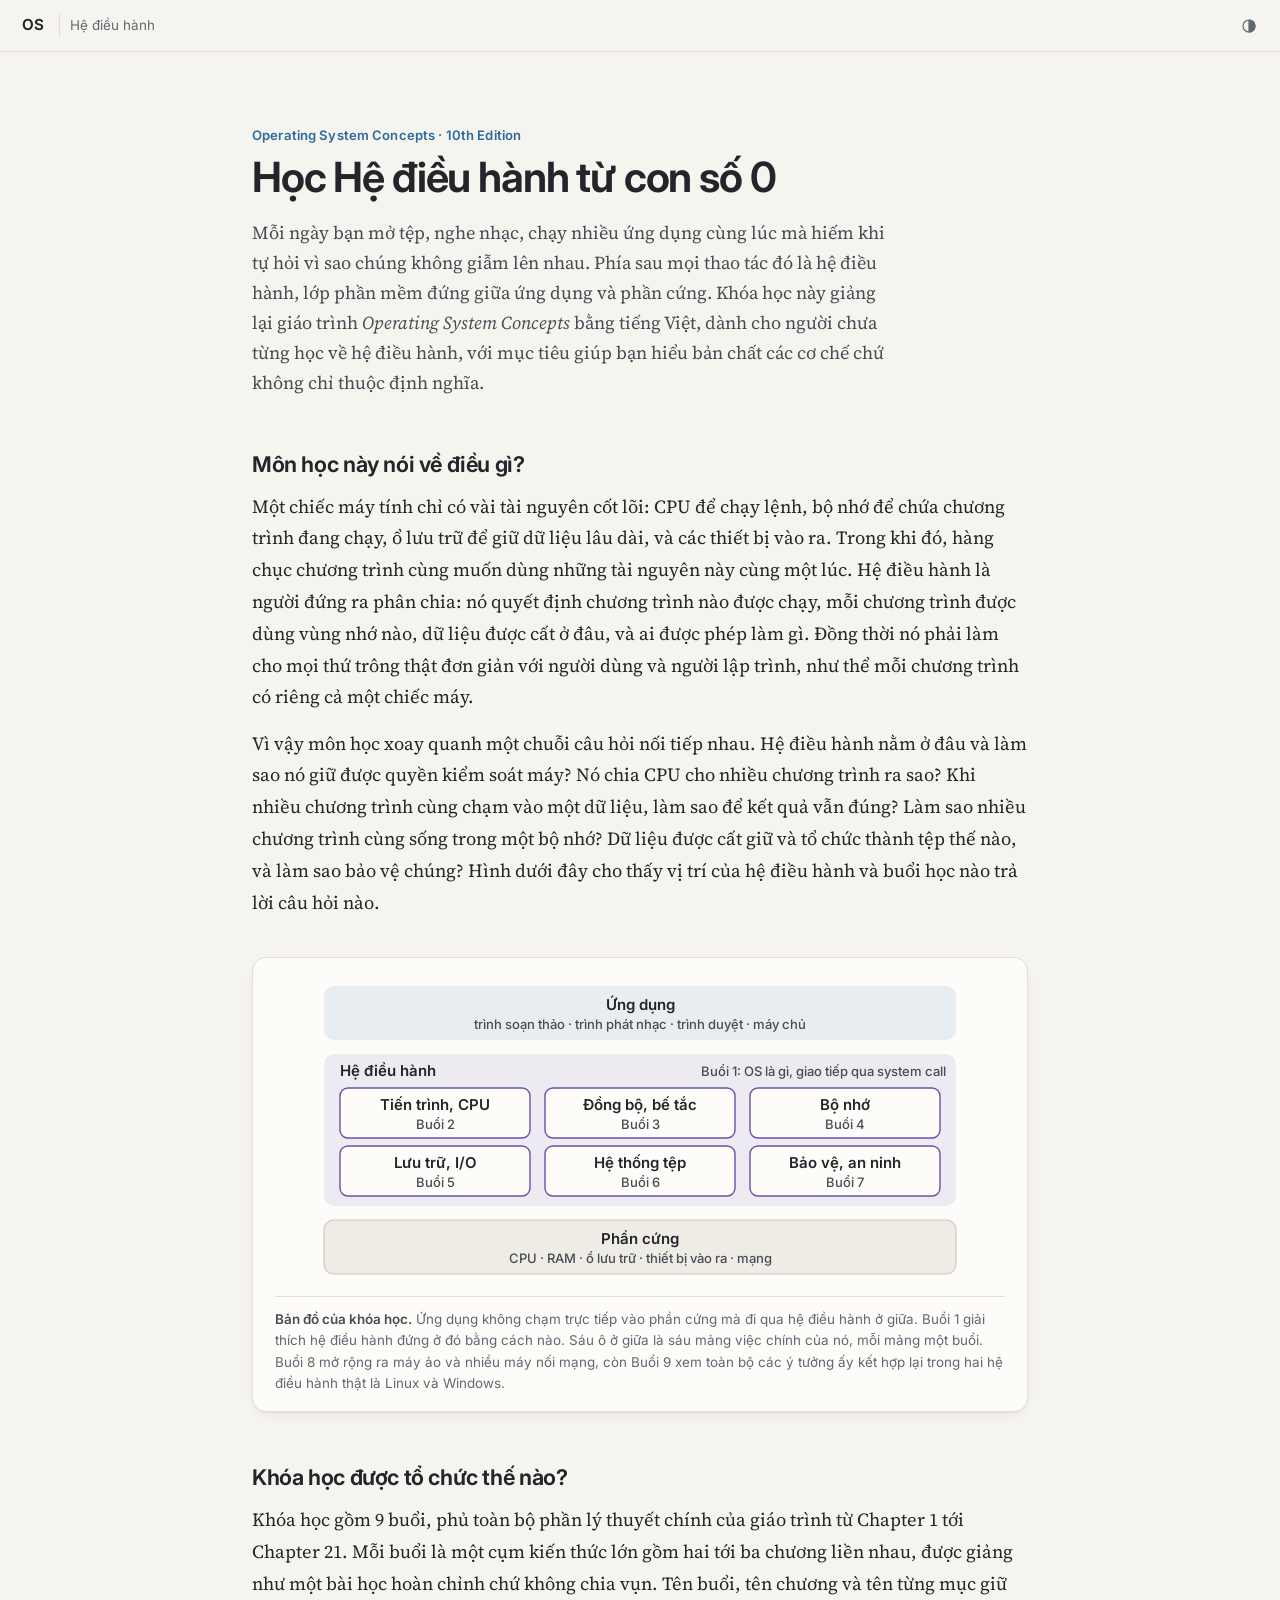
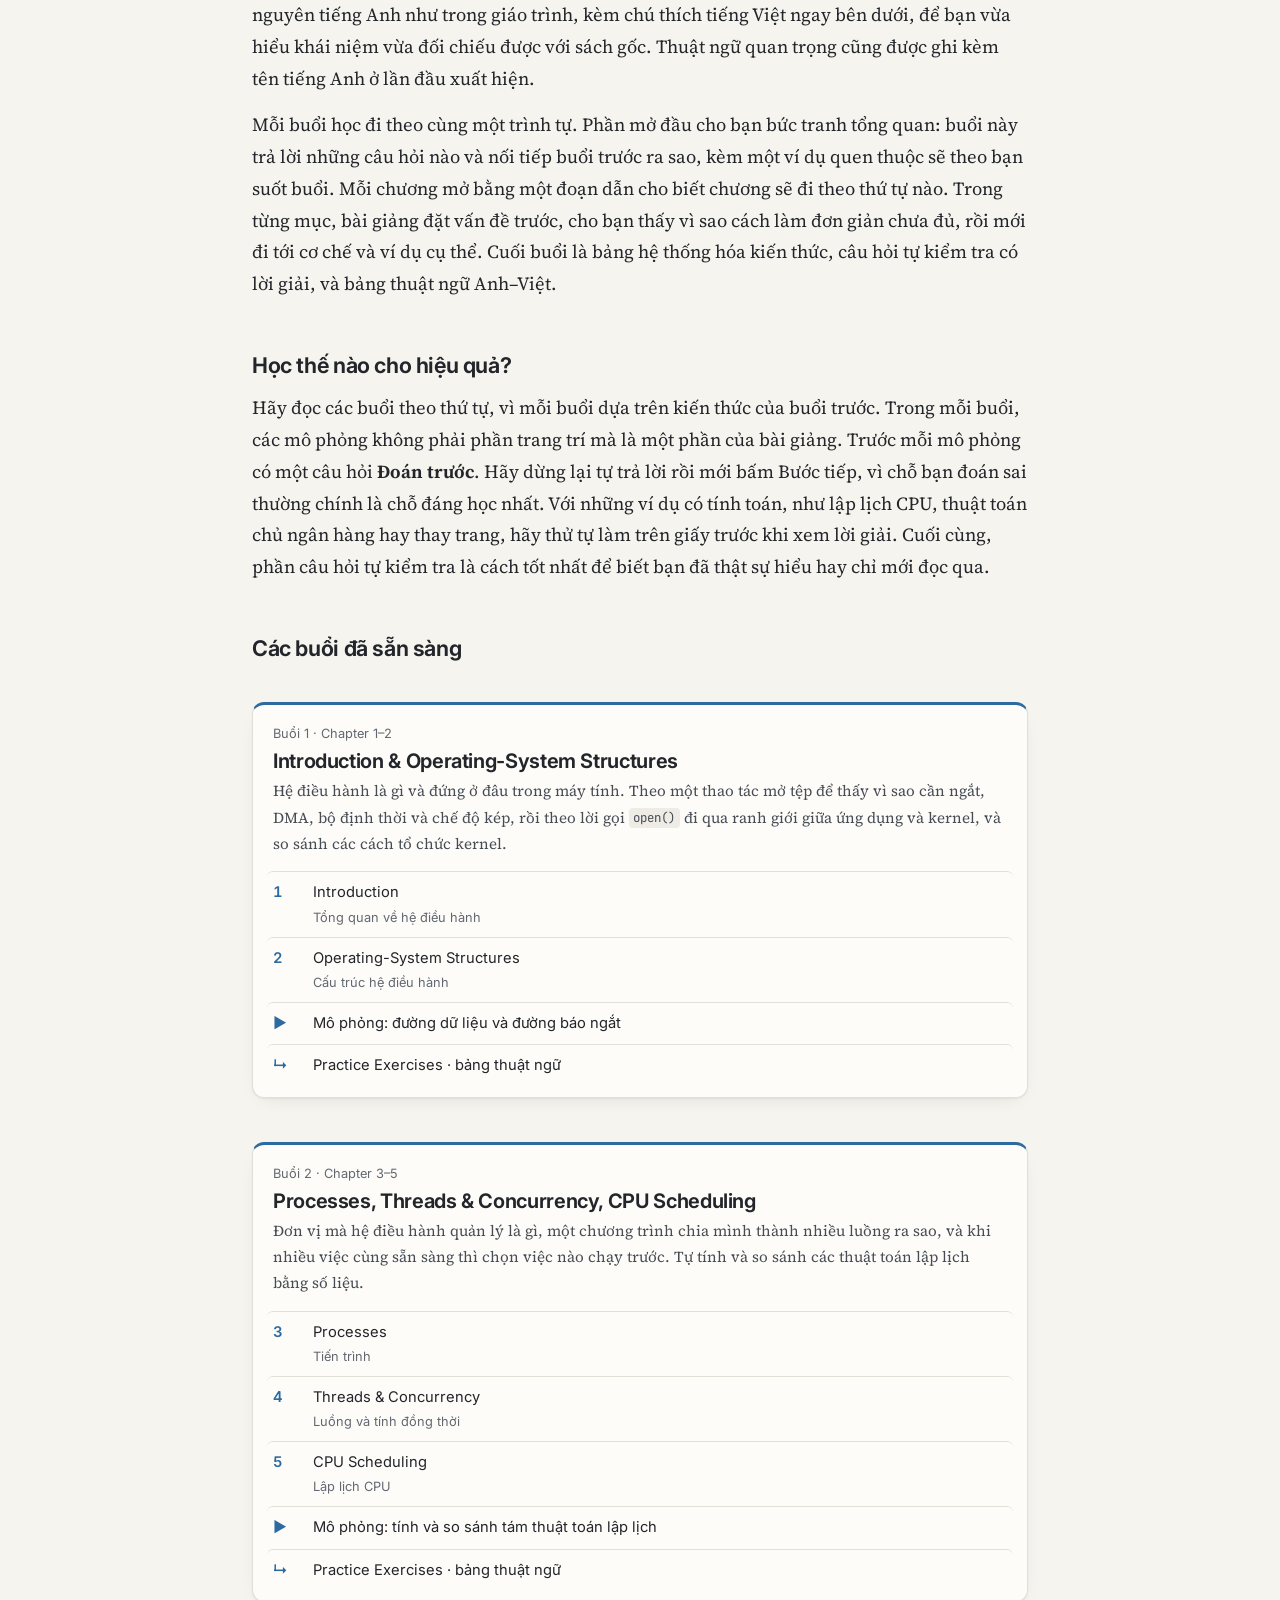
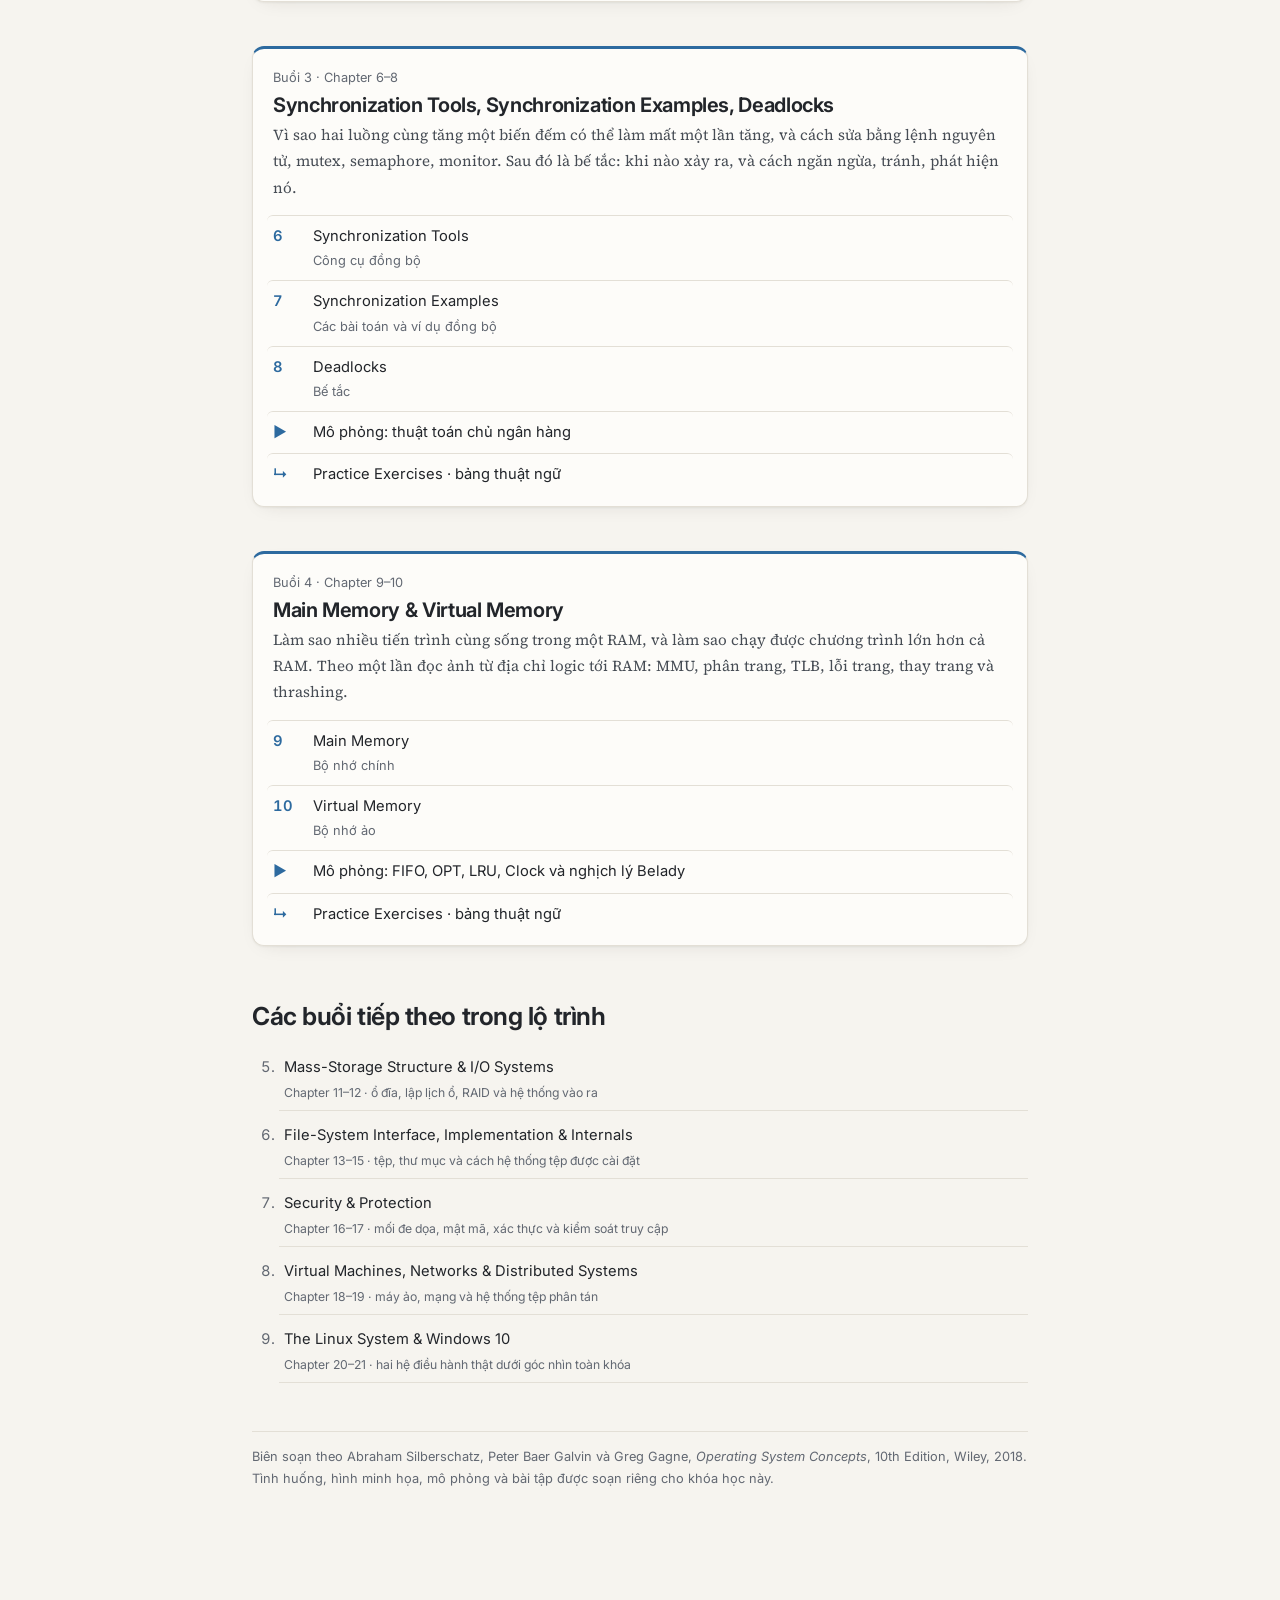
==== commit 04920042: "Rewrite course introduction page and close textbook coverage gaps - Turn index.html into a real intr" ====
--- a/index.html
+++ b/index.html
@@ -3,7 +3,7 @@
 <head>
   <meta charset="utf-8">
   <meta name="viewport" content="width=device-width, initial-scale=1">
-  <meta name="description" content="Bài giảng Hệ điều hành bằng tiếng Việt, bám theo Operating System Concepts, ấn bản 10.">
+  <meta name="description" content="Bài giảng Hệ điều hành bằng tiếng Việt cho người mới bắt đầu, bám theo Operating System Concepts, 10th Edition, với hình minh họa, mô phỏng và bài tập có lời giải.">
   <title>OS · Hệ điều hành</title>
   <link rel="preconnect" href="https://fonts.googleapis.com">
   <link rel="preconnect" href="https://fonts.gstatic.com" crossorigin>
@@ -24,14 +24,50 @@
   <main class="home" id="main" tabindex="-1">
     <div class="eyebrow">Operating System Concepts · 10th Edition</div>
     <h1>Học Hệ điều hành từ con số 0</h1>
-    <p class="lead">Mở một tệp trong lúc nghe nhạc, nộp bài cùng lúc với người khác, cuộn qua một bộ ảnh lớn. Bốn buổi đầu lần theo các thao tác quen thuộc này để giải thích cách hệ điều hành chia CPU, điều phối luồng và quản lý bộ nhớ.</p>
-    <p class="reading-cue">Tên buổi, chương và mục giữ nguyên như giáo trình, kèm chú thích tiếng Việt, để bạn vừa hiểu khái niệm vừa nắm được thuật ngữ gốc. Mỗi mô phỏng có câu hỏi “Đoán trước”, và cuối mỗi buổi có bài tập kèm lời giải cùng bảng thuật ngữ Anh–Việt.</p>
+    <p class="lead">Mỗi ngày bạn mở tệp, nghe nhạc, chạy nhiều ứng dụng cùng lúc mà hiếm khi tự hỏi vì sao chúng không giẫm lên nhau. Phía sau mọi thao tác đó là hệ điều hành, lớp phần mềm đứng giữa ứng dụng và phần cứng. Khóa học này giảng lại giáo trình <cite>Operating System Concepts</cite> bằng tiếng Việt, dành cho người chưa từng học về hệ điều hành, với mục tiêu giúp bạn hiểu bản chất các cơ chế chứ không chỉ thuộc định nghĩa.</p>
 
+    <h2 class="home-section">Môn học này nói về điều gì?</h2>
+    <p>Một chiếc máy tính chỉ có vài tài nguyên cốt lõi: CPU để chạy lệnh, bộ nhớ để chứa chương trình đang chạy, ổ lưu trữ để giữ dữ liệu lâu dài, và các thiết bị vào ra. Trong khi đó, hàng chục chương trình cùng muốn dùng những tài nguyên này cùng một lúc. Hệ điều hành là người đứng ra phân chia: nó quyết định chương trình nào được chạy, mỗi chương trình được dùng vùng nhớ nào, dữ liệu được cất ở đâu, và ai được phép làm gì. Đồng thời nó phải làm cho mọi thứ trông thật đơn giản với người dùng và người lập trình, như thể mỗi chương trình có riêng cả một chiếc máy.</p>
+    <p>Vì vậy môn học xoay quanh một chuỗi câu hỏi nối tiếp nhau. Hệ điều hành nằm ở đâu và làm sao nó giữ được quyền kiểm soát máy? Nó chia CPU cho nhiều chương trình ra sao? Khi nhiều chương trình cùng chạm vào một dữ liệu, làm sao để kết quả vẫn đúng? Làm sao nhiều chương trình cùng sống trong một bộ nhớ? Dữ liệu được cất giữ và tổ chức thành tệp thế nào, và làm sao bảo vệ chúng? Hình dưới đây cho thấy vị trí của hệ điều hành và buổi học nào trả lời câu hỏi nào.</p>
+    <figure class="fig">
+      <svg class="teaching-svg wide" viewBox="0 0 640 300" role="img" aria-labelledby="map-title">
+        <title id="map-title">Hệ điều hành nằm giữa ứng dụng và phần cứng; mỗi buổi học phụ trách một phần của nó</title>
+        <rect class="z-acc" x="4" y="6" width="632" height="54" rx="10"/>
+        <text x="320" y="30" text-anchor="middle">Ứng dụng</text>
+        <text class="annotation" x="320" y="49" text-anchor="middle">trình soạn thảo · trình phát nhạc · trình duyệt · máy chủ</text>
+        <rect class="z-violet" x="4" y="74" width="632" height="152" rx="10"/>
+        <text x="20" y="96">Hệ điều hành</text>
+        <text class="annotation" x="626" y="96" text-anchor="end">Buổi 1: OS là gì, giao tiếp qua system call</text>
+        <g class="map-box">
+          <rect x="20" y="108" width="190" height="50" rx="8"/><rect x="225" y="108" width="190" height="50" rx="8"/><rect x="430" y="108" width="190" height="50" rx="8"/>
+          <rect x="20" y="166" width="190" height="50" rx="8"/><rect x="225" y="166" width="190" height="50" rx="8"/><rect x="430" y="166" width="190" height="50" rx="8"/>
+        </g>
+        <text x="115" y="130" text-anchor="middle">Tiến trình, CPU</text><text class="annotation" x="115" y="149" text-anchor="middle">Buổi 2</text>
+        <text x="320" y="130" text-anchor="middle">Đồng bộ, bế tắc</text><text class="annotation" x="320" y="149" text-anchor="middle">Buổi 3</text>
+        <text x="525" y="130" text-anchor="middle">Bộ nhớ</text><text class="annotation" x="525" y="149" text-anchor="middle">Buổi 4</text>
+        <text x="115" y="188" text-anchor="middle">Lưu trữ, I/O</text><text class="annotation" x="115" y="207" text-anchor="middle">Buổi 5</text>
+        <text x="320" y="188" text-anchor="middle">Hệ thống tệp</text><text class="annotation" x="320" y="207" text-anchor="middle">Buổi 6</text>
+        <text x="525" y="188" text-anchor="middle">Bảo vệ, an ninh</text><text class="annotation" x="525" y="207" text-anchor="middle">Buổi 7</text>
+        <rect class="nd-soft" x="4" y="240" width="632" height="54" rx="10"/>
+        <text x="320" y="264" text-anchor="middle">Phần cứng</text>
+        <text class="annotation" x="320" y="283" text-anchor="middle">CPU · RAM · ổ lưu trữ · thiết bị vào ra · mạng</text>
+      </svg>
+      <figcaption><b>Bản đồ của khóa học.</b> Ứng dụng không chạm trực tiếp vào phần cứng mà đi qua hệ điều hành ở giữa. Buổi 1 giải thích hệ điều hành đứng ở đó bằng cách nào. Sáu ô ở giữa là sáu mảng việc chính của nó, mỗi mảng một buổi. Buổi 8 mở rộng ra máy ảo và nhiều máy nối mạng, còn Buổi 9 xem toàn bộ các ý tưởng ấy kết hợp lại trong hai hệ điều hành thật là Linux và Windows.</figcaption>
+    </figure>
+
+    <h2 class="home-section">Khóa học được tổ chức thế nào?</h2>
+    <p>Khóa học gồm 9 buổi, phủ toàn bộ phần lý thuyết chính của giáo trình từ Chapter 1 tới Chapter 21. Mỗi buổi là một cụm kiến thức lớn gồm hai tới ba chương liền nhau, được giảng như một bài học hoàn chỉnh chứ không chia vụn. Tên buổi, tên chương và tên từng mục giữ nguyên tiếng Anh như trong giáo trình, kèm chú thích tiếng Việt ngay bên dưới, để bạn vừa hiểu khái niệm vừa đối chiếu được với sách gốc. Thuật ngữ quan trọng cũng được ghi kèm tên tiếng Anh ở lần đầu xuất hiện.</p>
+    <p>Mỗi buổi học đi theo cùng một trình tự. Phần mở đầu cho bạn bức tranh tổng quan: buổi này trả lời những câu hỏi nào và nối tiếp buổi trước ra sao, kèm một ví dụ quen thuộc sẽ theo bạn suốt buổi. Mỗi chương mở bằng một đoạn dẫn cho biết chương sẽ đi theo thứ tự nào. Trong từng mục, bài giảng đặt vấn đề trước, cho bạn thấy vì sao cách làm đơn giản chưa đủ, rồi mới đi tới cơ chế và ví dụ cụ thể. Cuối buổi là bảng hệ thống hóa kiến thức, câu hỏi tự kiểm tra có lời giải, và bảng thuật ngữ Anh–Việt.</p>
+
+    <h2 class="home-section">Học thế nào cho hiệu quả?</h2>
+    <p>Hãy đọc các buổi theo thứ tự, vì mỗi buổi dựa trên kiến thức của buổi trước. Trong mỗi buổi, các mô phỏng không phải phần trang trí mà là một phần của bài giảng. Trước mỗi mô phỏng có một câu hỏi <b>Đoán trước</b>. Hãy dừng lại tự trả lời rồi mới bấm Bước tiếp, vì chỗ bạn đoán sai thường chính là chỗ đáng học nhất. Với những ví dụ có tính toán, như lập lịch CPU, thuật toán chủ ngân hàng hay thay trang, hãy thử tự làm trên giấy trước khi xem lời giải. Cuối cùng, phần câu hỏi tự kiểm tra là cách tốt nhất để biết bạn đã thật sự hiểu hay chỉ mới đọc qua.</p>
+
+    <h2 class="home-section">Các buổi đã sẵn sàng</h2>
     <div class="road course-road">
       <section class="ch">
         <div class="k">Buổi 1 · Chapter 1–2</div>
         <h2><a class="ch-go" href="buoi-1.html">Introduction &amp; Operating-System Structures <span class="arr" aria-hidden="true">→</span></a></h2>
-        <p>Tổng quan và cấu trúc hệ điều hành. Lần theo một thao tác mở tệp để thấy vì sao cần ngắt, DMA, bộ định thời và chế độ kép, rồi theo lời gọi <code>open()</code> qua ranh giới user–kernel và so sánh các cách tổ chức kernel.</p>
+        <p>Hệ điều hành là gì và đứng ở đâu trong máy tính. Theo một thao tác mở tệp để thấy vì sao cần ngắt, DMA, bộ định thời và chế độ kép, rồi theo lời gọi <code>open()</code> đi qua ranh giới giữa ứng dụng và kernel, và so sánh các cách tổ chức kernel.</p>
         <a class="l" href="buoi-1.html#chuong-1"><b>1</b><span>Introduction<small>Tổng quan về hệ điều hành</small></span></a>
         <a class="l" href="buoi-1.html#chuong-2"><b>2</b><span>Operating-System Structures<small>Cấu trúc hệ điều hành</small></span></a>
         <a class="l" href="buoi-1.html#mo-phong-io"><b aria-hidden="true">▶</b><span>Mô phỏng: đường dữ liệu và đường báo ngắt</span></a>
@@ -40,7 +76,7 @@
       <section class="ch">
         <div class="k">Buổi 2 · Chapter 3–5</div>
         <h2><a class="ch-go" href="buoi-2.html">Processes, Threads &amp; Concurrency, CPU Scheduling <span class="arr" aria-hidden="true">→</span></a></h2>
-        <p>Tiến trình, luồng và lập lịch CPU. Kernel phải nhớ gì để dừng một công việc rồi cho chạy tiếp, ứng dụng chia mình thành nhiều luồng ra sao, và khi nhiều việc cùng sẵn sàng thì chọn việc nào.</p>
+        <p>Đơn vị mà hệ điều hành quản lý là gì, một chương trình chia mình thành nhiều luồng ra sao, và khi nhiều việc cùng sẵn sàng thì chọn việc nào chạy trước. Tự tính và so sánh các thuật toán lập lịch bằng số liệu.</p>
         <a class="l" href="buoi-2.html#chuong-3"><b>3</b><span>Processes<small>Tiến trình</small></span></a>
         <a class="l" href="buoi-2.html#chuong-4"><b>4</b><span>Threads &amp; Concurrency<small>Luồng và tính đồng thời</small></span></a>
         <a class="l" href="buoi-2.html#chuong-5"><b>5</b><span>CPU Scheduling<small>Lập lịch CPU</small></span></a>
@@ -50,7 +86,7 @@
       <section class="ch">
         <div class="k">Buổi 3 · Chapter 6–8</div>
         <h2><a class="ch-go" href="buoi-3.html">Synchronization Tools, Synchronization Examples, Deadlocks <span class="arr" aria-hidden="true">→</span></a></h2>
-        <p>Công cụ đồng bộ, các bài toán đồng bộ và bế tắc. Bắt đầu từ một lần tăng bộ đếm bị mất, đi qua Peterson, lệnh nguyên tử, mutex, semaphore, monitor, rồi tới bế tắc và thuật toán chủ ngân hàng.</p>
+        <p>Vì sao hai luồng cùng tăng một biến đếm có thể làm mất một lần tăng, và cách sửa bằng lệnh nguyên tử, mutex, semaphore, monitor. Sau đó là bế tắc: khi nào xảy ra, và cách ngăn ngừa, tránh, phát hiện nó.</p>
         <a class="l" href="buoi-3.html#chuong-6"><b>6</b><span>Synchronization Tools<small>Công cụ đồng bộ</small></span></a>
         <a class="l" href="buoi-3.html#chuong-7"><b>7</b><span>Synchronization Examples<small>Các bài toán và ví dụ đồng bộ</small></span></a>
         <a class="l" href="buoi-3.html#chuong-8"><b>8</b><span>Deadlocks<small>Bế tắc</small></span></a>
@@ -60,7 +96,7 @@
       <section class="ch">
         <div class="k">Buổi 4 · Chapter 9–10</div>
         <h2><a class="ch-go" href="buoi-4.html">Main Memory &amp; Virtual Memory <span class="arr" aria-hidden="true">→</span></a></h2>
-        <p>Bộ nhớ chính và bộ nhớ ảo. Theo một lần đọc ảnh từ địa chỉ logic đến RAM: MMU, phân trang, TLB, lỗi trang, thay trang, rồi vì sao thêm khung đôi khi lại tăng lỗi và vì sao hệ thống có thể thrashing.</p>
+        <p>Làm sao nhiều tiến trình cùng sống trong một RAM, và làm sao chạy được chương trình lớn hơn cả RAM. Theo một lần đọc ảnh từ địa chỉ logic tới RAM: MMU, phân trang, TLB, lỗi trang, thay trang và thrashing.</p>
         <a class="l" href="buoi-4.html#chuong-9"><b>9</b><span>Main Memory<small>Bộ nhớ chính</small></span></a>
         <a class="l" href="buoi-4.html#chuong-10"><b>10</b><span>Virtual Memory<small>Bộ nhớ ảo</small></span></a>
         <a class="l" href="buoi-4.html#mo-phong-thay-trang"><b aria-hidden="true">▶</b><span>Mô phỏng: FIFO, OPT, LRU, Clock và nghịch lý Belady</span></a>
@@ -70,13 +106,13 @@
 
     <h2 class="home-road-title">Các buổi tiếp theo trong lộ trình</h2>
     <ol class="course-plan" start="5">
-      <li>Mass-Storage Structure &amp; I/O Systems <span>Chapter 11–12</span></li>
-      <li>File-System Interface, Implementation &amp; Internals <span>Chapter 13–15</span></li>
-      <li>Security &amp; Protection <span>Chapter 16–17</span></li>
-      <li>Virtual Machines, Networks &amp; Distributed Systems <span>Chapter 18–19</span></li>
-      <li>The Linux System &amp; Windows 10 <span>Chapter 20–21</span></li>
+      <li>Mass-Storage Structure &amp; I/O Systems <span>Chapter 11–12 · ổ đĩa, lập lịch ổ, RAID và hệ thống vào ra</span></li>
+      <li>File-System Interface, Implementation &amp; Internals <span>Chapter 13–15 · tệp, thư mục và cách hệ thống tệp được cài đặt</span></li>
+      <li>Security &amp; Protection <span>Chapter 16–17 · mối đe dọa, mật mã, xác thực và kiểm soát truy cập</span></li>
+      <li>Virtual Machines, Networks &amp; Distributed Systems <span>Chapter 18–19 · máy ảo, mạng và hệ thống tệp phân tán</span></li>
+      <li>The Linux System &amp; Windows 10 <span>Chapter 20–21 · hai hệ điều hành thật dưới góc nhìn toàn khóa</span></li>
     </ol>
-    <p class="src">Biên soạn theo <cite>Operating System Concepts</cite>, ấn bản 10 (2018) của Abraham Silberschatz, Peter Baer Galvin và Greg Gagne.</p>
+    <p class="src">Biên soạn theo Abraham Silberschatz, Peter Baer Galvin và Greg Gagne, <cite>Operating System Concepts</cite>, 10th Edition, Wiley, 2018. Tình huống, hình minh họa, mô phỏng và bài tập được soạn riêng cho khóa học này.</p>
   </main>
 </body>
 </html>
--- a/assets/style.css
+++ b/assets/style.css
@@ -763,3 +763,8 @@
 h4 .vi{font-size:.84em}
 .toc a{line-height:1.35;padding:4px 0}
 .teaching-svg tspan.sub{font-size:.72em;baseline-shift:sub}
+/* Trang giới thiệu */
+.home h2.home-section{display:block;font-size:1.35rem;margin:3rem 0 .8rem}
+.home h2.home-section+p{margin-top:0}
+.home .fig .teaching-svg .map-box rect{fill:var(--surface);stroke:var(--violet);stroke-width:1.4}
+.course-plan span{display:block;margin:.1rem 0 0}
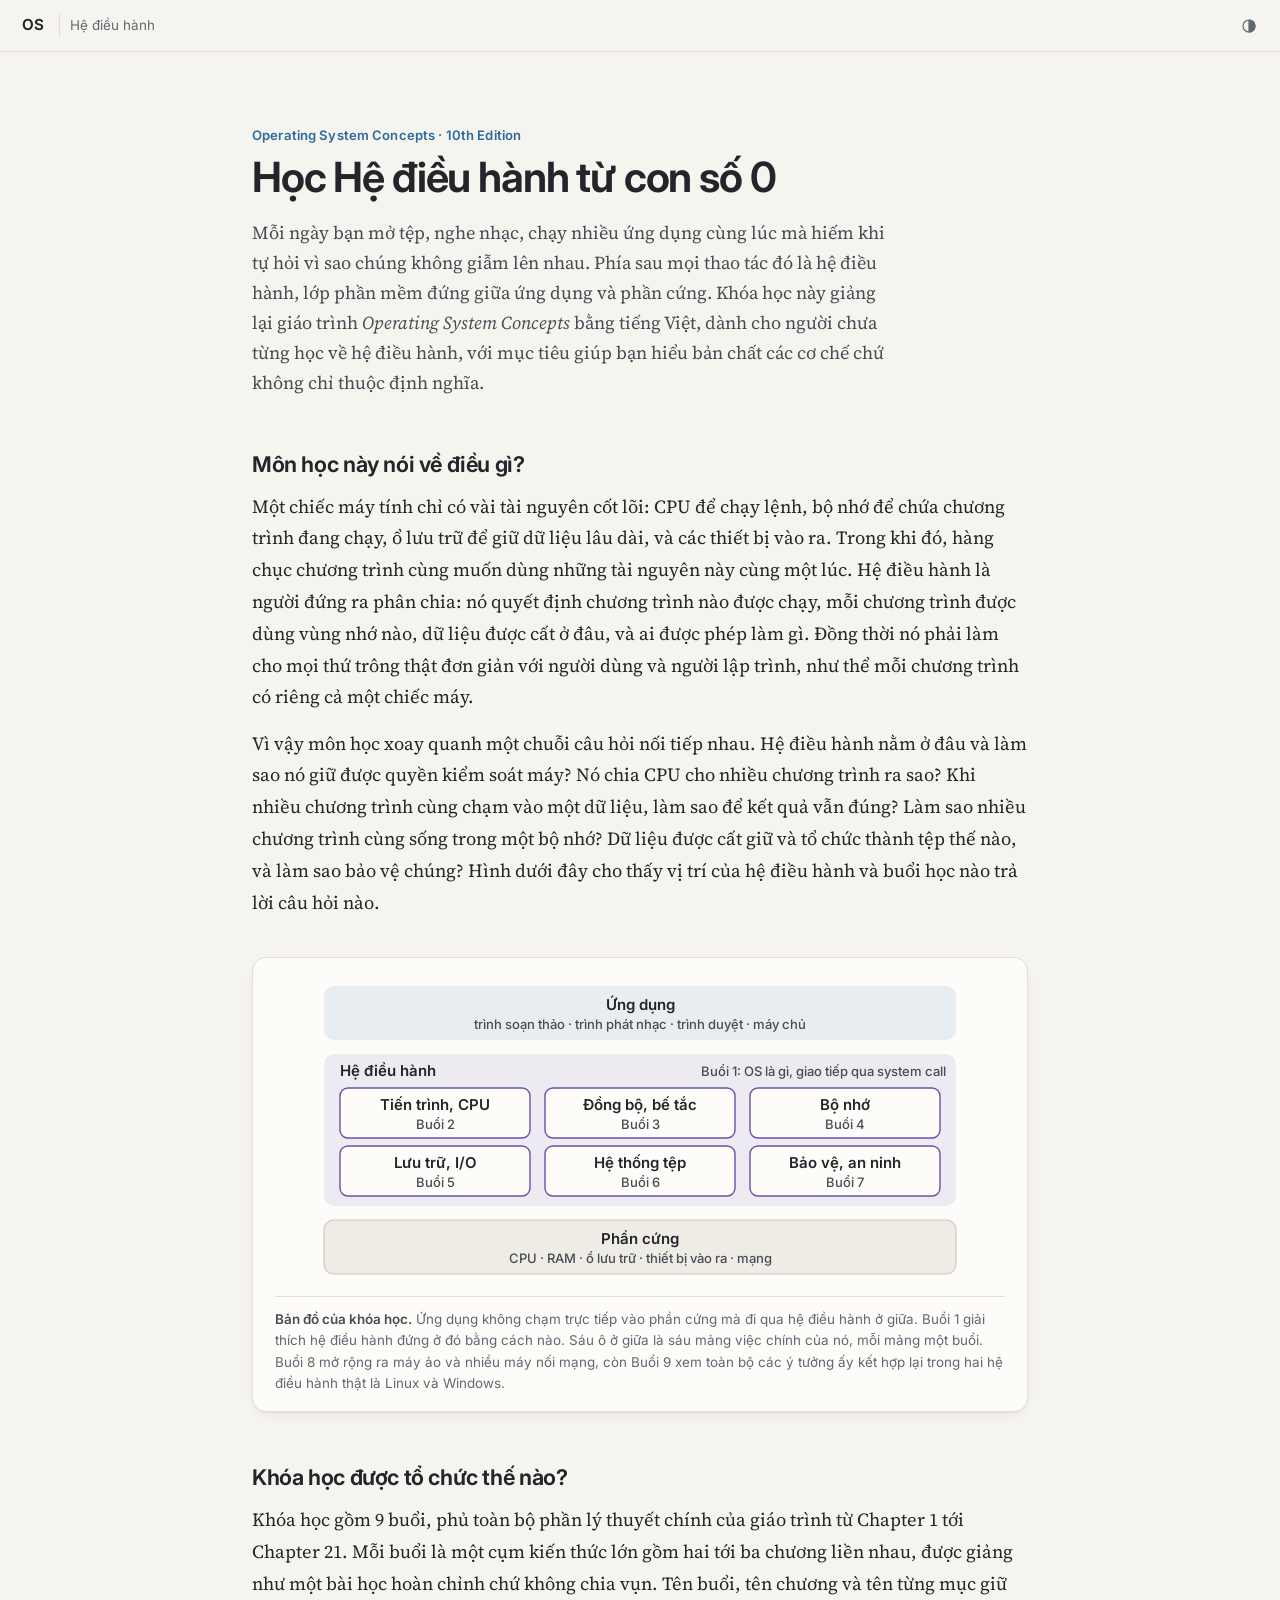
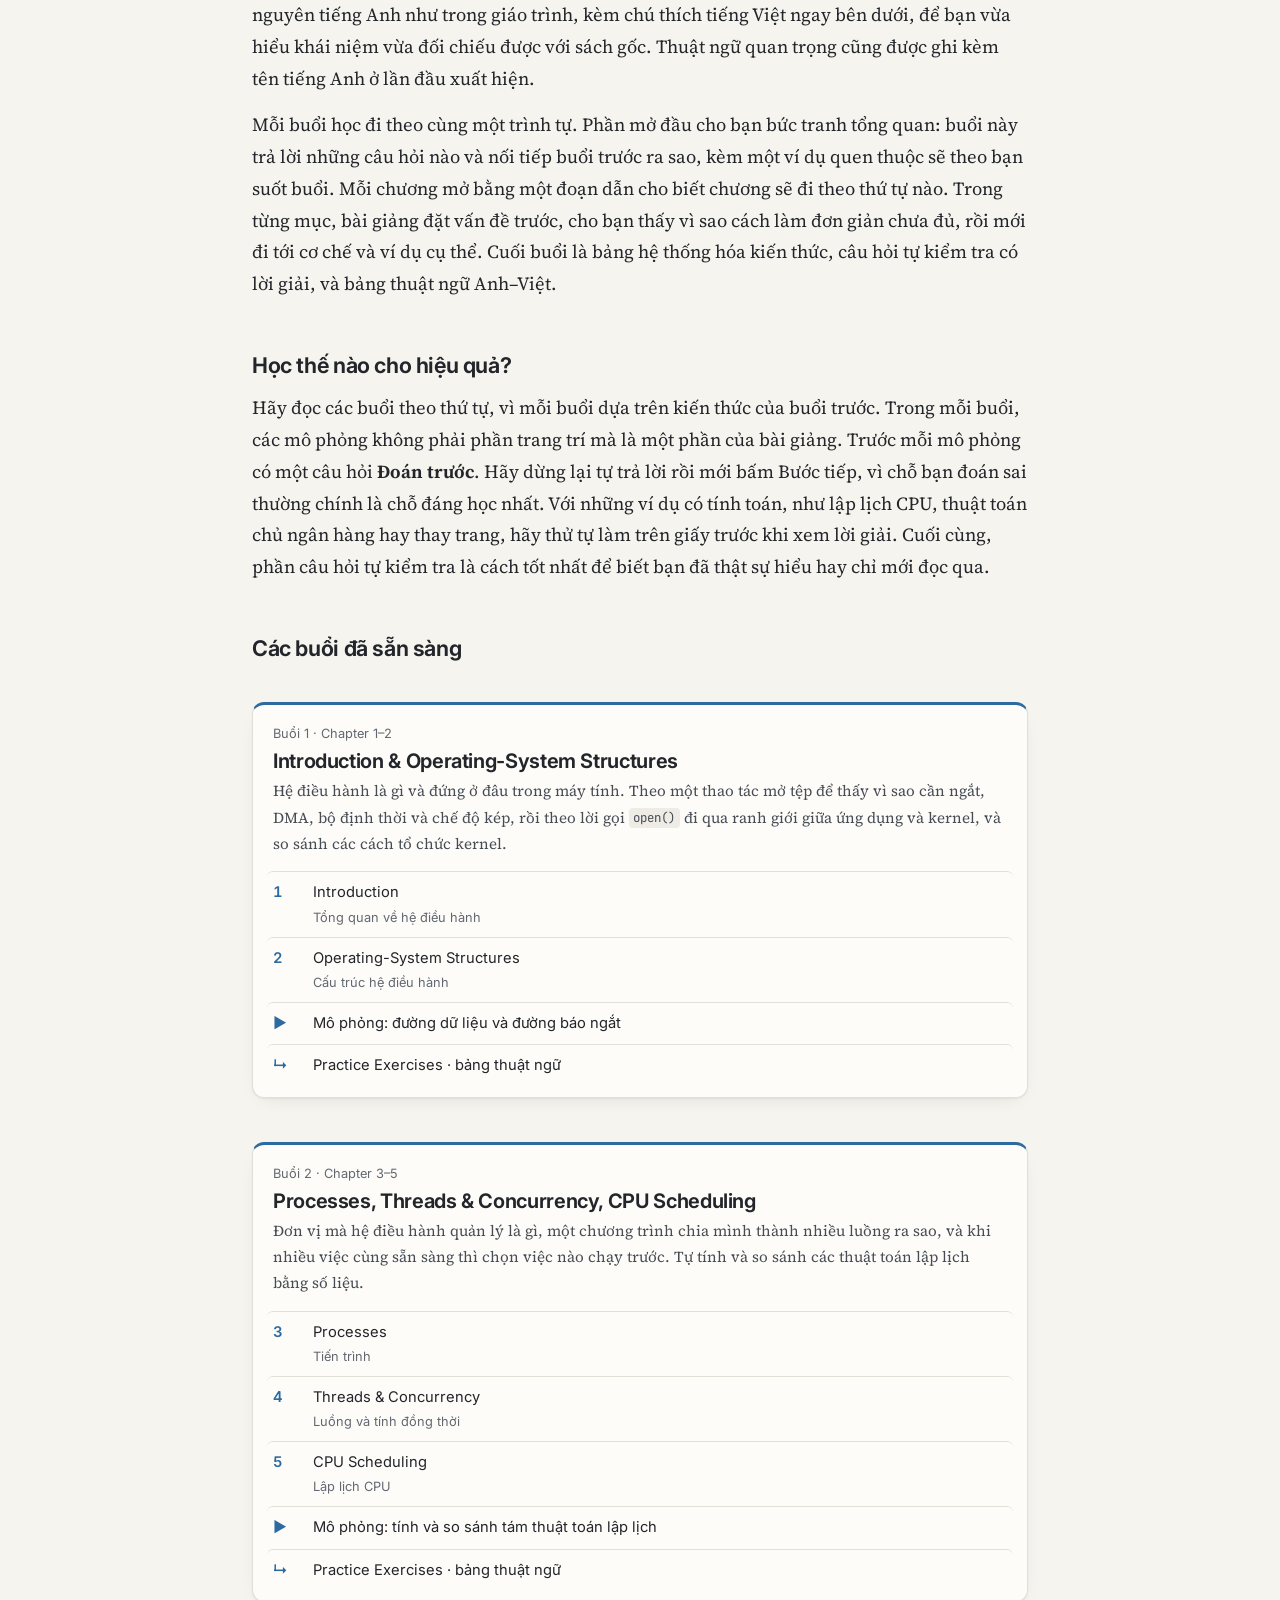
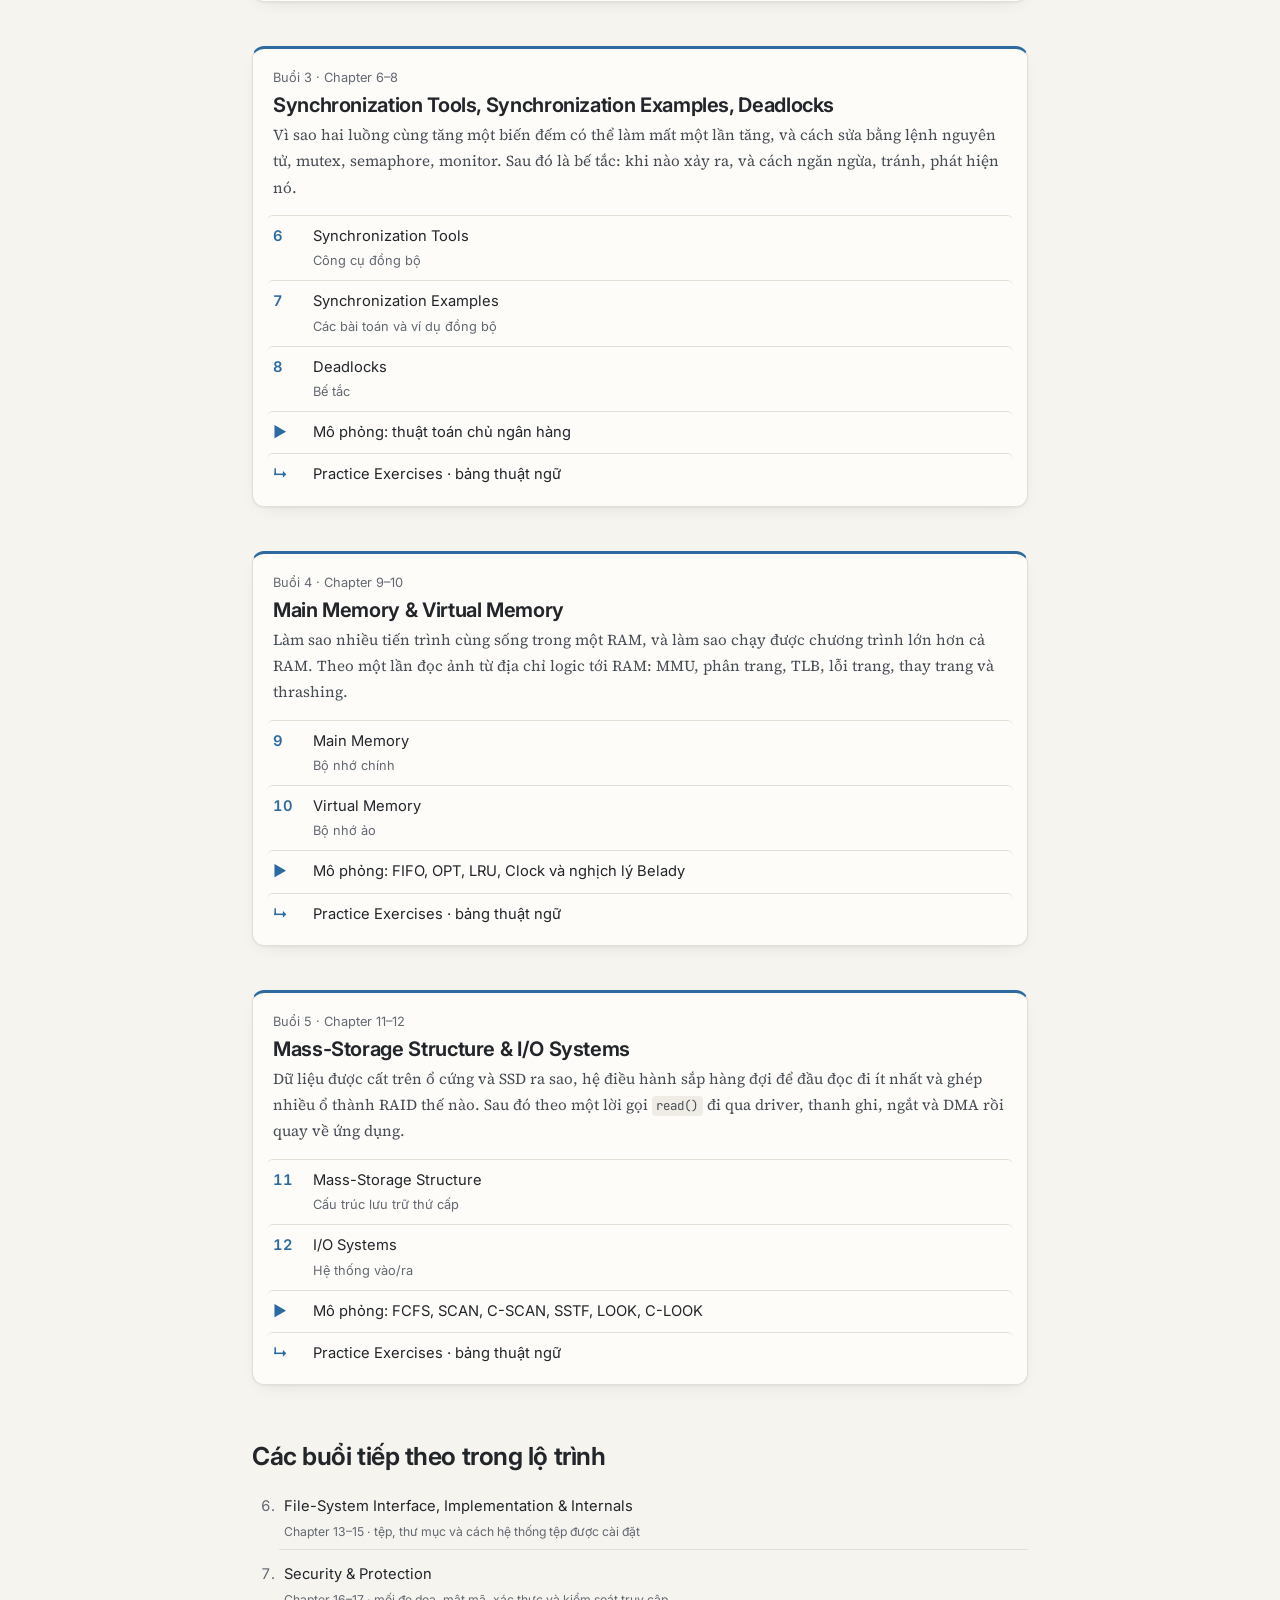
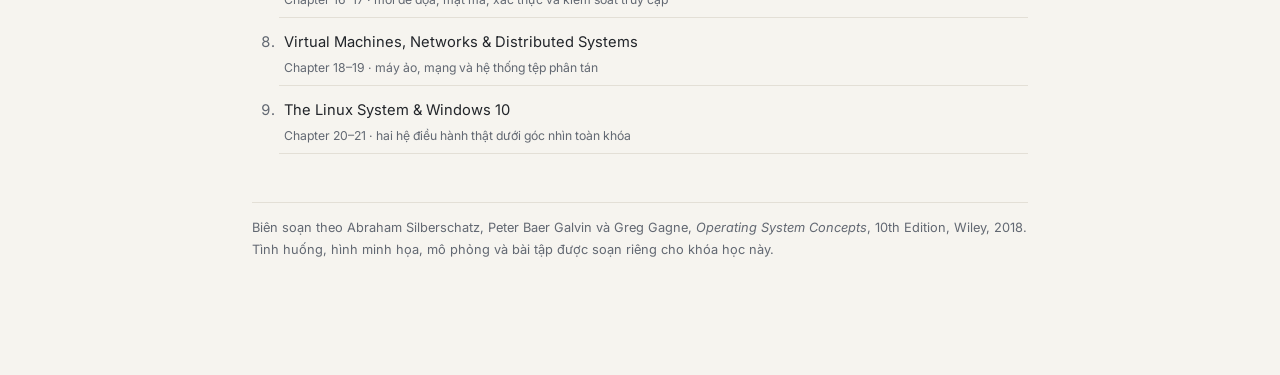
==== commit f6555e6c: "Add lesson 5: Mass-Storage Structure and I/O Systems (Ch. 11-12) - Cover every section of Chapters 1" ====
--- a/index.html
+++ b/index.html
@@ -102,11 +102,19 @@
         <a class="l" href="buoi-4.html#mo-phong-thay-trang"><b aria-hidden="true">▶</b><span>Mô phỏng: FIFO, OPT, LRU, Clock và nghịch lý Belady</span></a>
         <a class="l" href="buoi-4.html#tu-kiem-tra"><b aria-hidden="true">↳</b><span>Practice Exercises · bảng thuật ngữ</span></a>
       </section>
+      <section class="ch">
+        <div class="k">Buổi 5 · Chapter 11–12</div>
+        <h2><a class="ch-go" href="buoi-5.html">Mass-Storage Structure &amp; I/O Systems <span class="arr" aria-hidden="true">→</span></a></h2>
+        <p>Dữ liệu được cất trên ổ cứng và SSD ra sao, hệ điều hành sắp hàng đợi để đầu đọc đi ít nhất và ghép nhiều ổ thành RAID thế nào. Sau đó theo một lời gọi <code>read()</code> đi qua driver, thanh ghi, ngắt và DMA rồi quay về ứng dụng.</p>
+        <a class="l" href="buoi-5.html#chuong-11"><b>11</b><span>Mass-Storage Structure<small>Cấu trúc lưu trữ thứ cấp</small></span></a>
+        <a class="l" href="buoi-5.html#chuong-12"><b>12</b><span>I/O Systems<small>Hệ thống vào/ra</small></span></a>
+        <a class="l" href="buoi-5.html#mo-phong-lap-lich-dia"><b aria-hidden="true">▶</b><span>Mô phỏng: FCFS, SCAN, C-SCAN, SSTF, LOOK, C-LOOK</span></a>
+        <a class="l" href="buoi-5.html#tu-kiem-tra"><b aria-hidden="true">↳</b><span>Practice Exercises · bảng thuật ngữ</span></a>
+      </section>
     </div>
 
     <h2 class="home-road-title">Các buổi tiếp theo trong lộ trình</h2>
-    <ol class="course-plan" start="5">
-      <li>Mass-Storage Structure &amp; I/O Systems <span>Chapter 11–12 · ổ đĩa, lập lịch ổ, RAID và hệ thống vào ra</span></li>
+    <ol class="course-plan" start="6">
       <li>File-System Interface, Implementation &amp; Internals <span>Chapter 13–15 · tệp, thư mục và cách hệ thống tệp được cài đặt</span></li>
       <li>Security &amp; Protection <span>Chapter 16–17 · mối đe dọa, mật mã, xác thực và kiểm soát truy cập</span></li>
       <li>Virtual Machines, Networks &amp; Distributed Systems <span>Chapter 18–19 · máy ảo, mạng và hệ thống tệp phân tán</span></li>
--- a/assets/style.css
+++ b/assets/style.css
@@ -768,3 +768,19 @@
 .home h2.home-section+p{margin-top:0}
 .home .fig .teaching-svg .map-box rect{fill:var(--surface);stroke:var(--violet);stroke-width:1.4}
 .course-plan span{display:block;margin:.1rem 0 0}
+
+/* Khung “Đọc thêm”: chi tiết sâu, thu gọn mặc định */
+details.deep{margin:1.2rem 0 1.6rem;border:1px solid var(--line);border-left:3px solid var(--teal);border-radius:0 10px 10px 0;background:var(--surface);padding:10px 16px}
+details.deep>summary{cursor:pointer;list-style:none;font:600 .86rem var(--sans);color:var(--teal)}
+details.deep>summary::-webkit-details-marker{display:none}
+details.deep>summary::before{content:"+";display:inline-block;width:1.1rem;font-weight:700}
+details.deep[open]>summary::before{content:"−"}
+details.deep>summary:hover{color:var(--ink)}
+details.deep .deep-body{font-size:.96rem;margin-top:.4rem}
+details.deep .deep-body>:last-child{margin-bottom:.2rem}
+
+/* Khung “Điều cần nhớ” cuối mỗi chương */
+.box.key{border-color:var(--accent);background:color-mix(in srgb,var(--accent) 7%,var(--bg))}
+.box.key>.box-h{color:var(--accent);font-size:.86rem}
+.box.key ul{margin:.4rem 0 0;padding-left:1.2rem}
+.box.key li{margin:.35rem 0;line-height:1.6}
